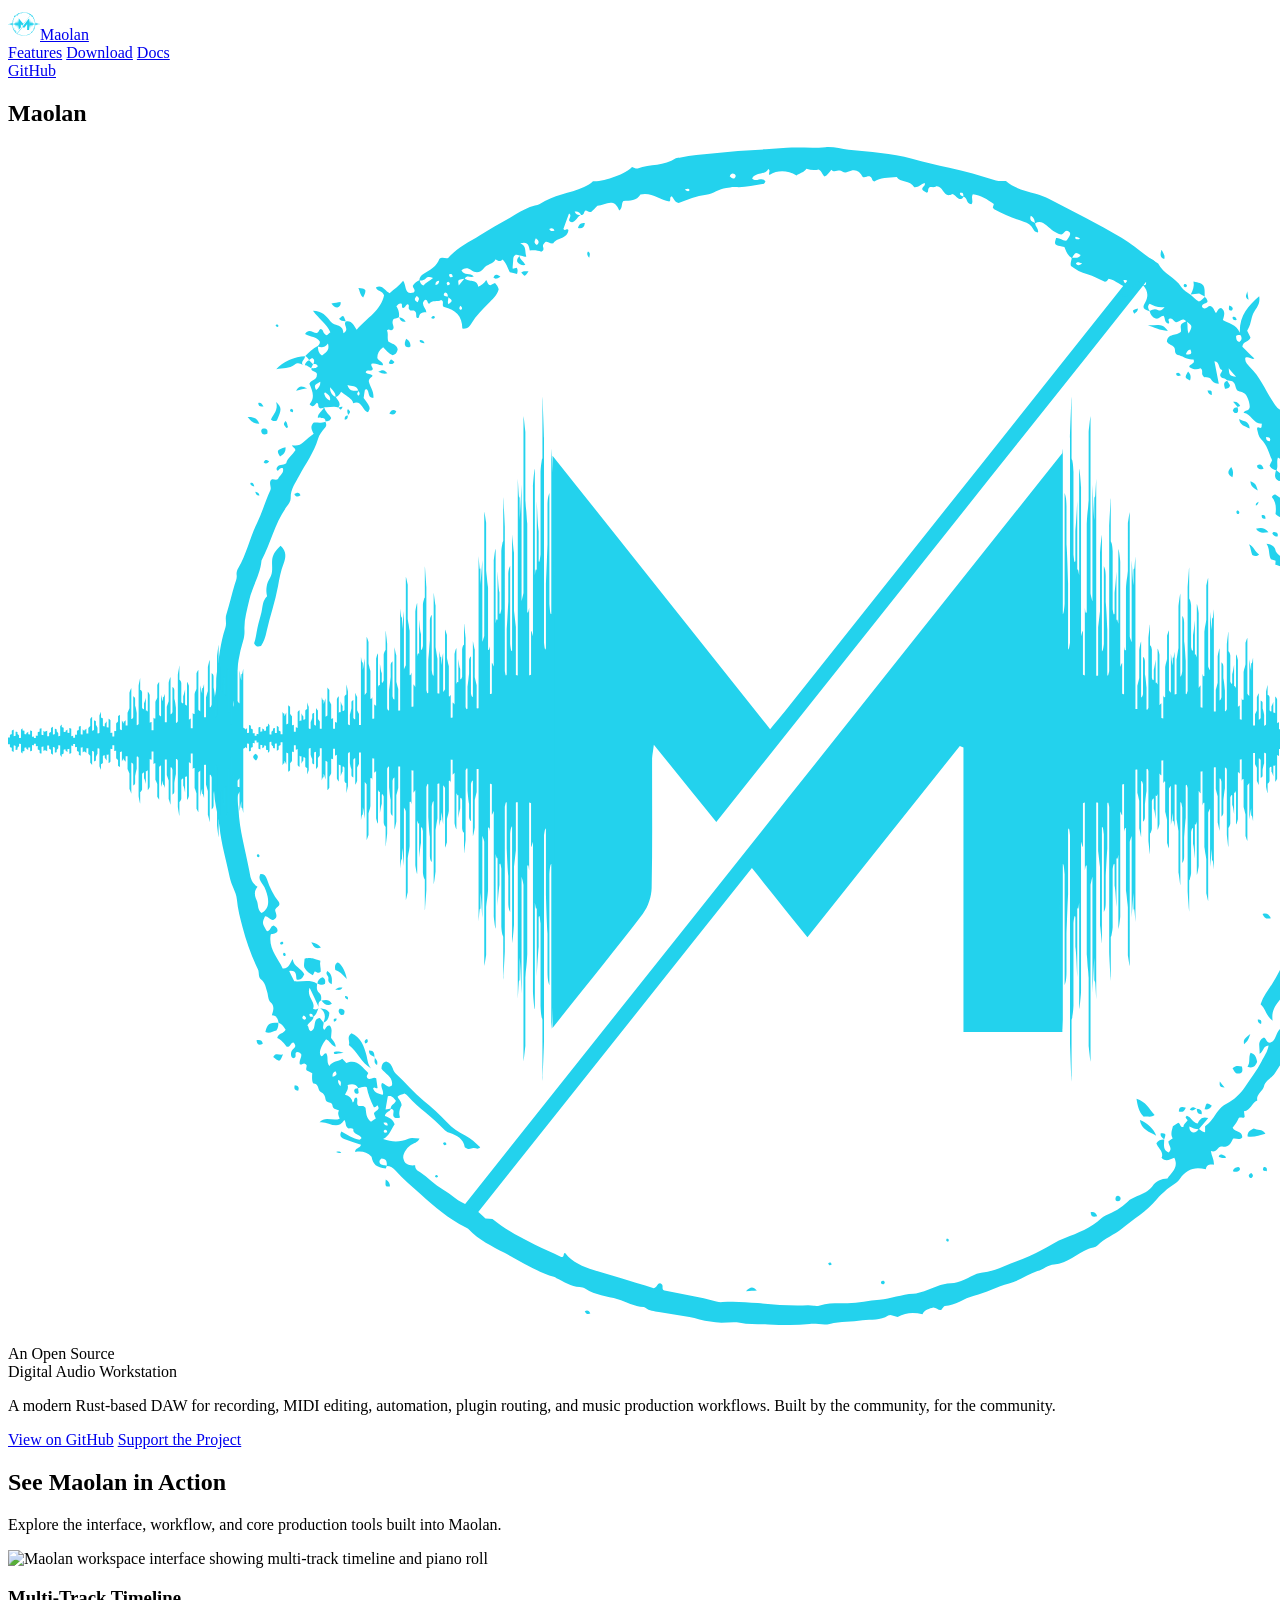
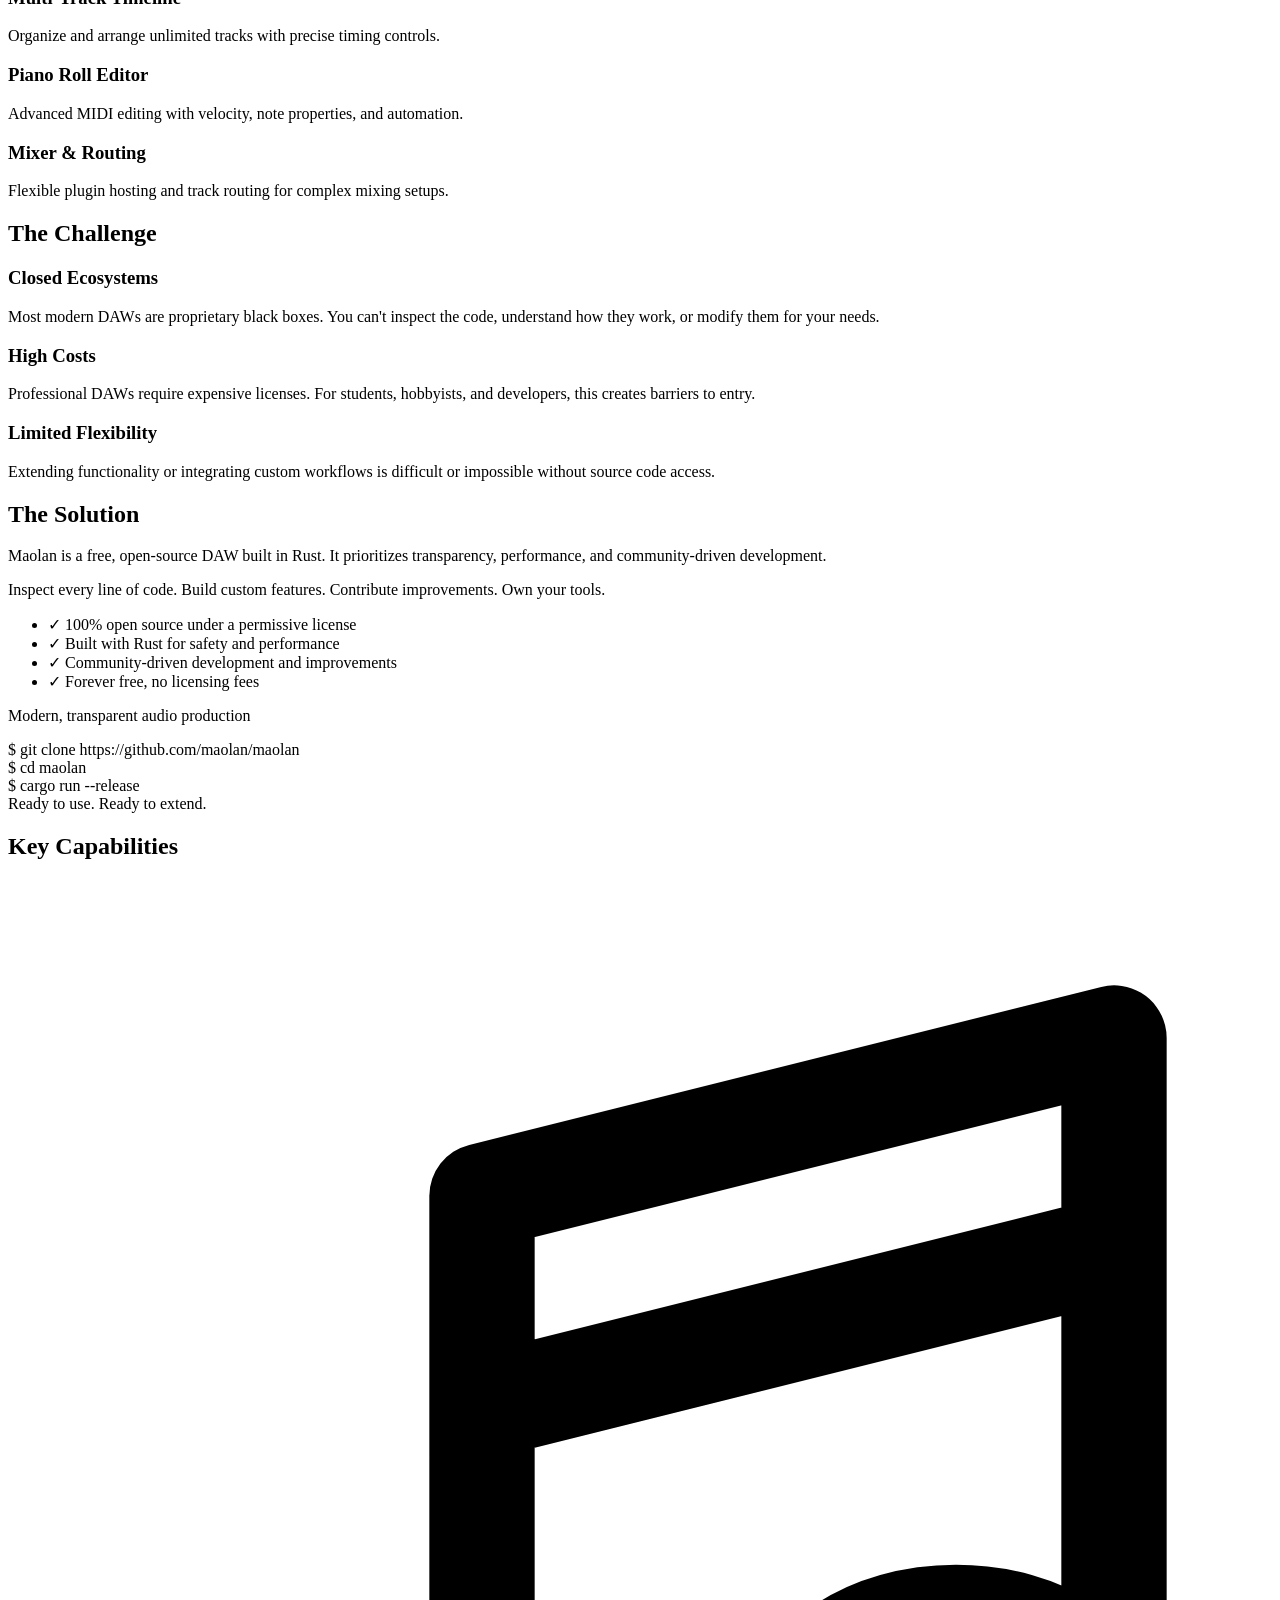
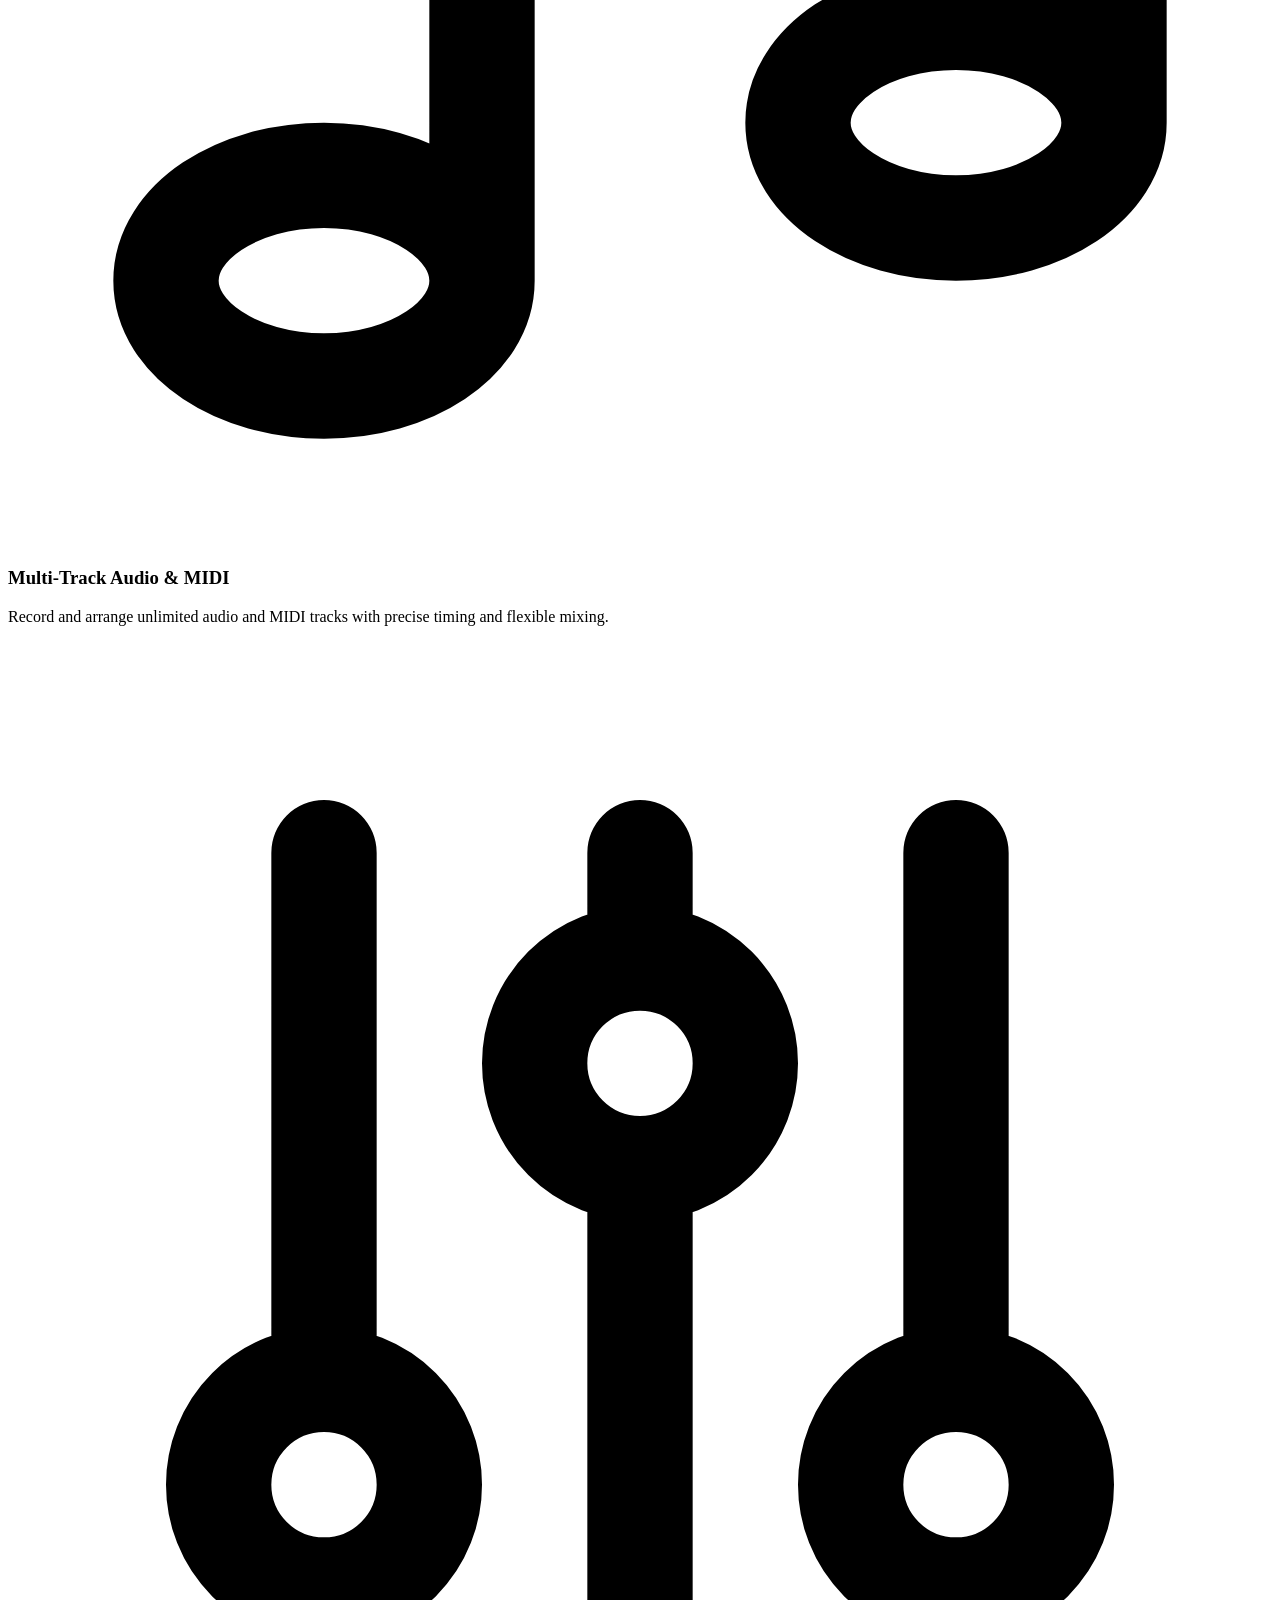
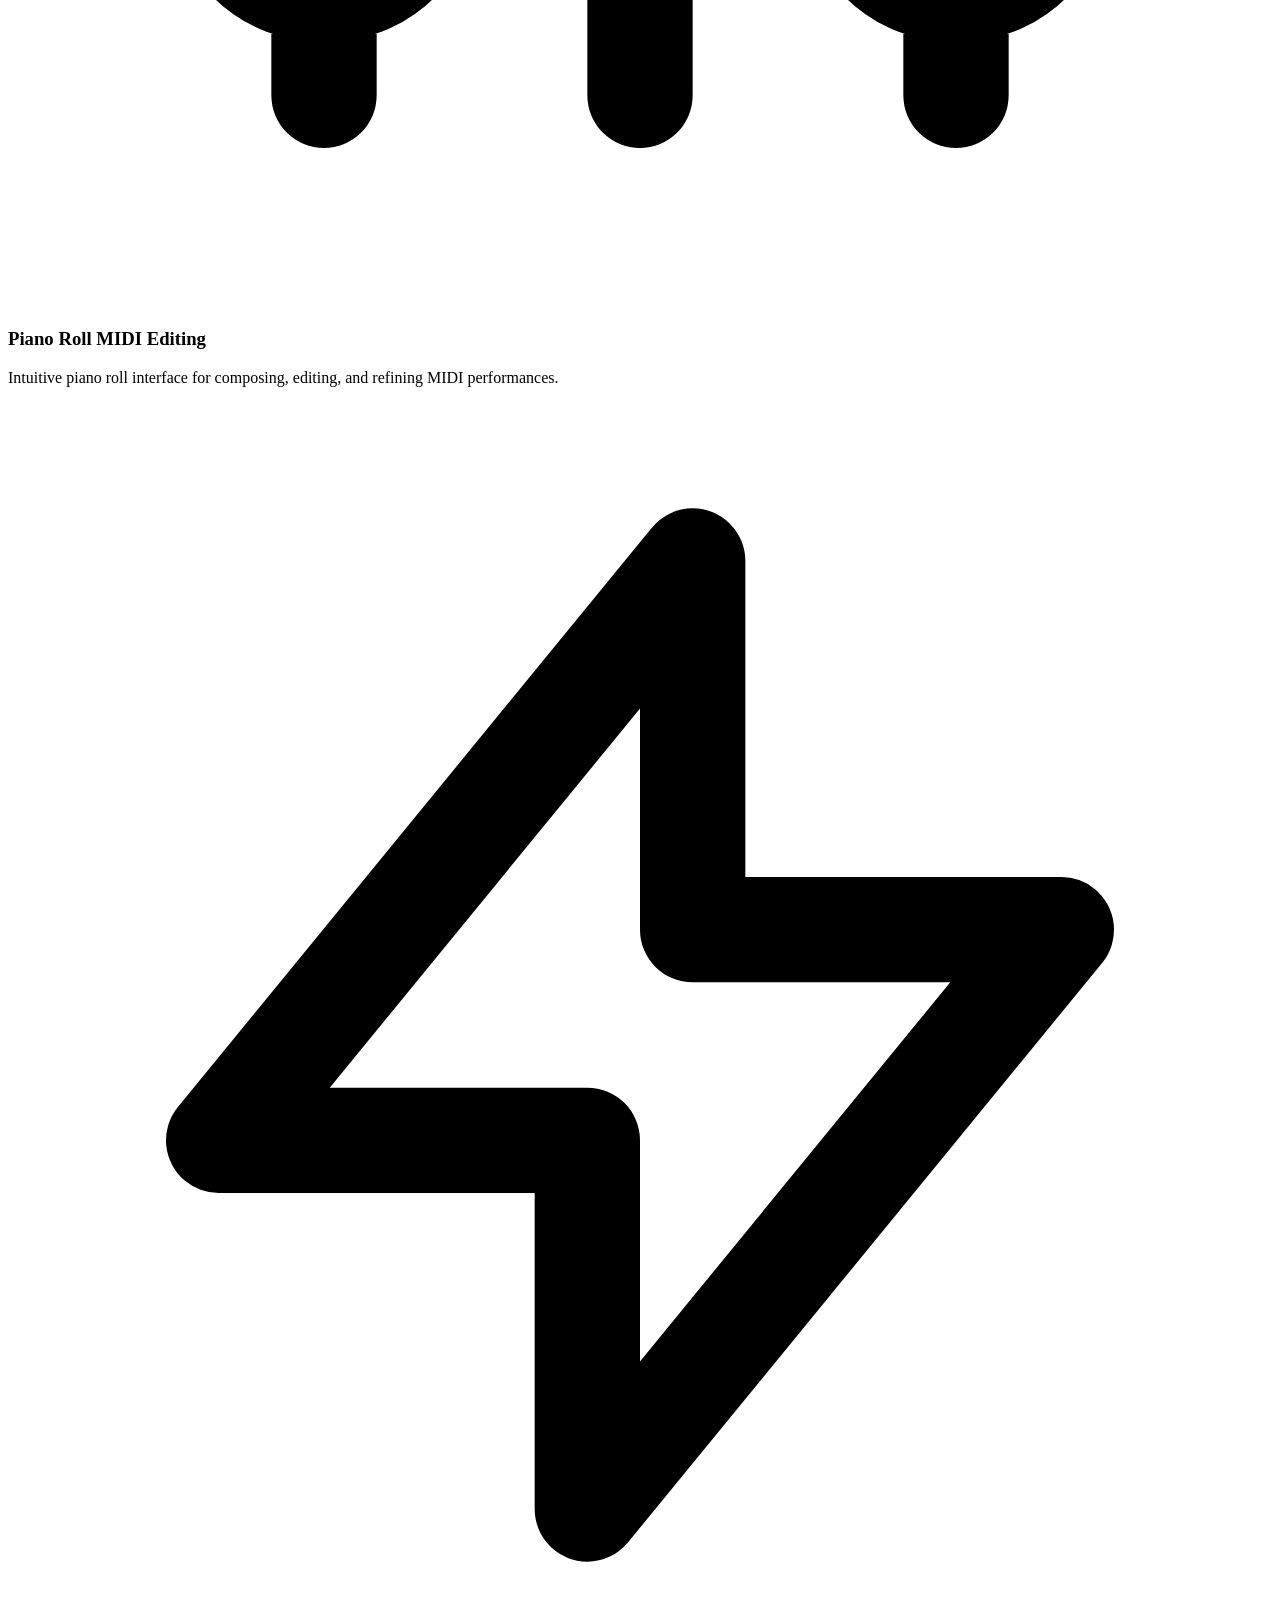
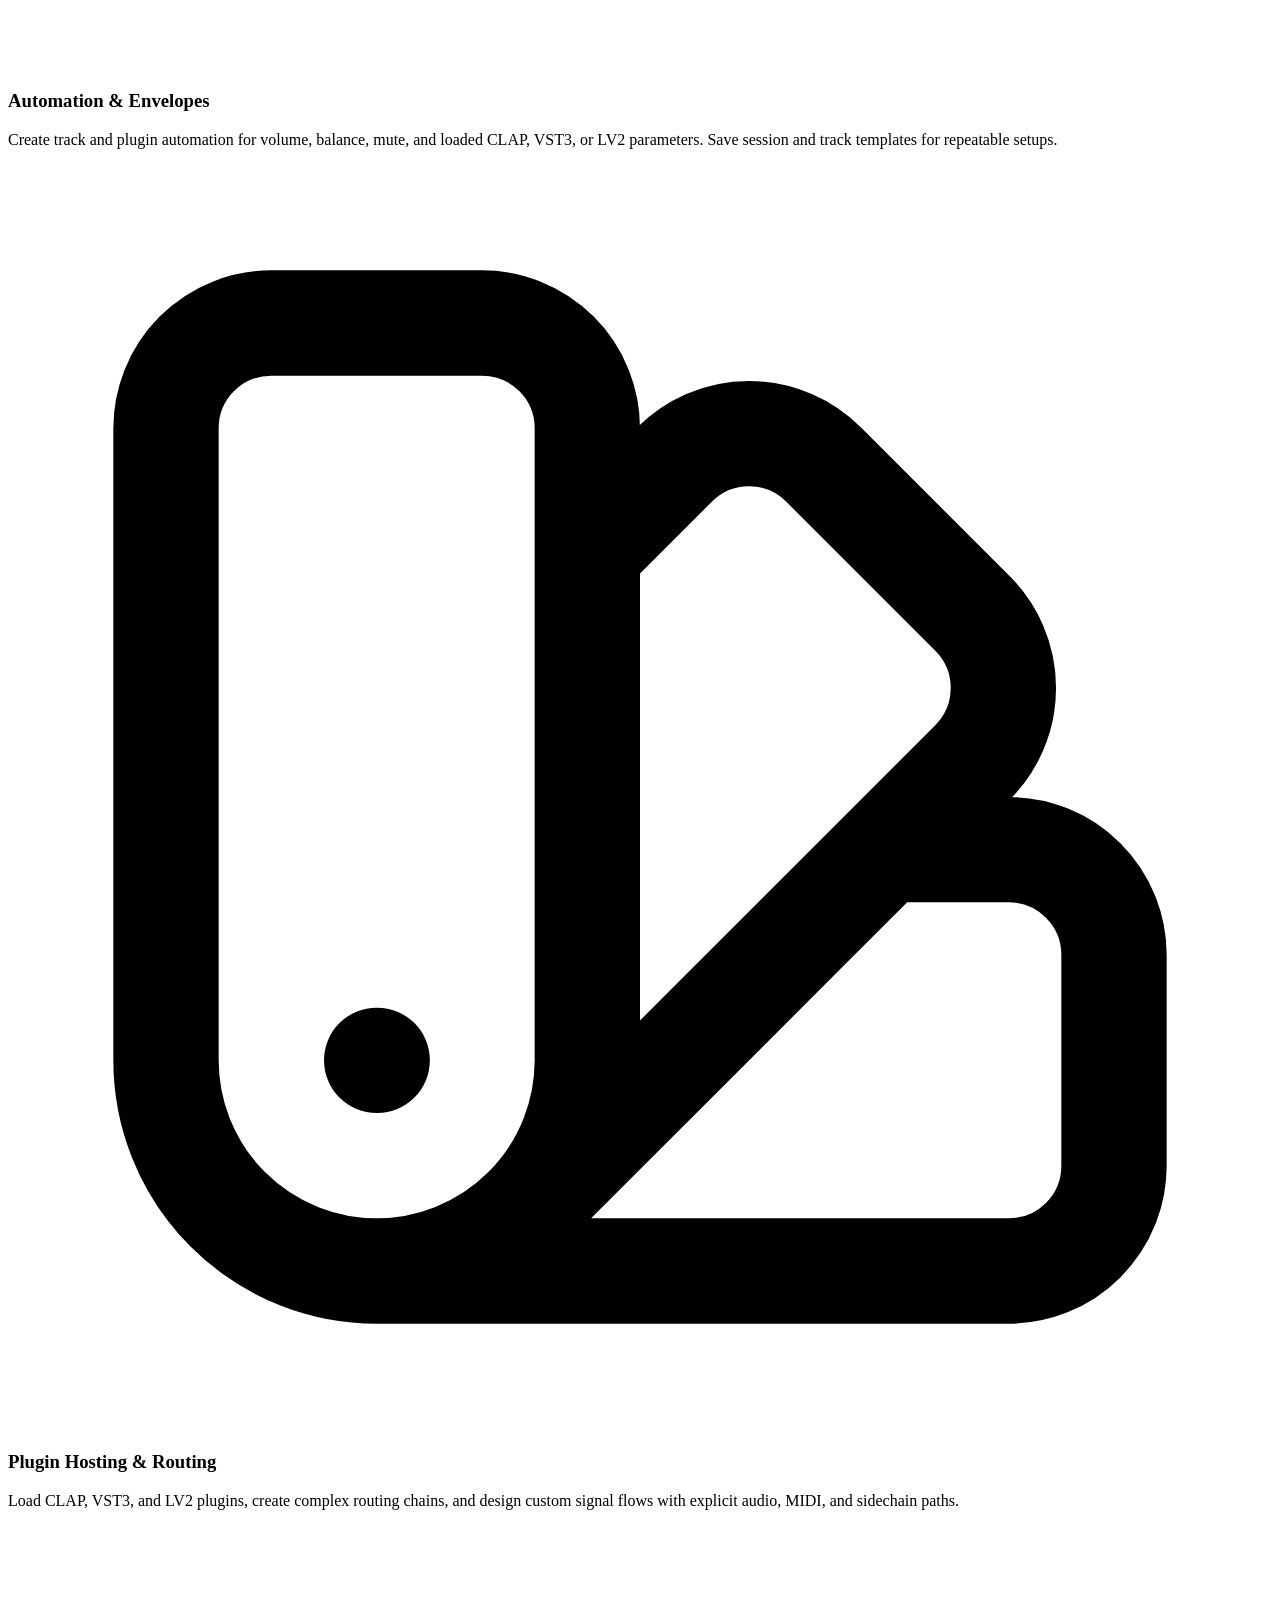
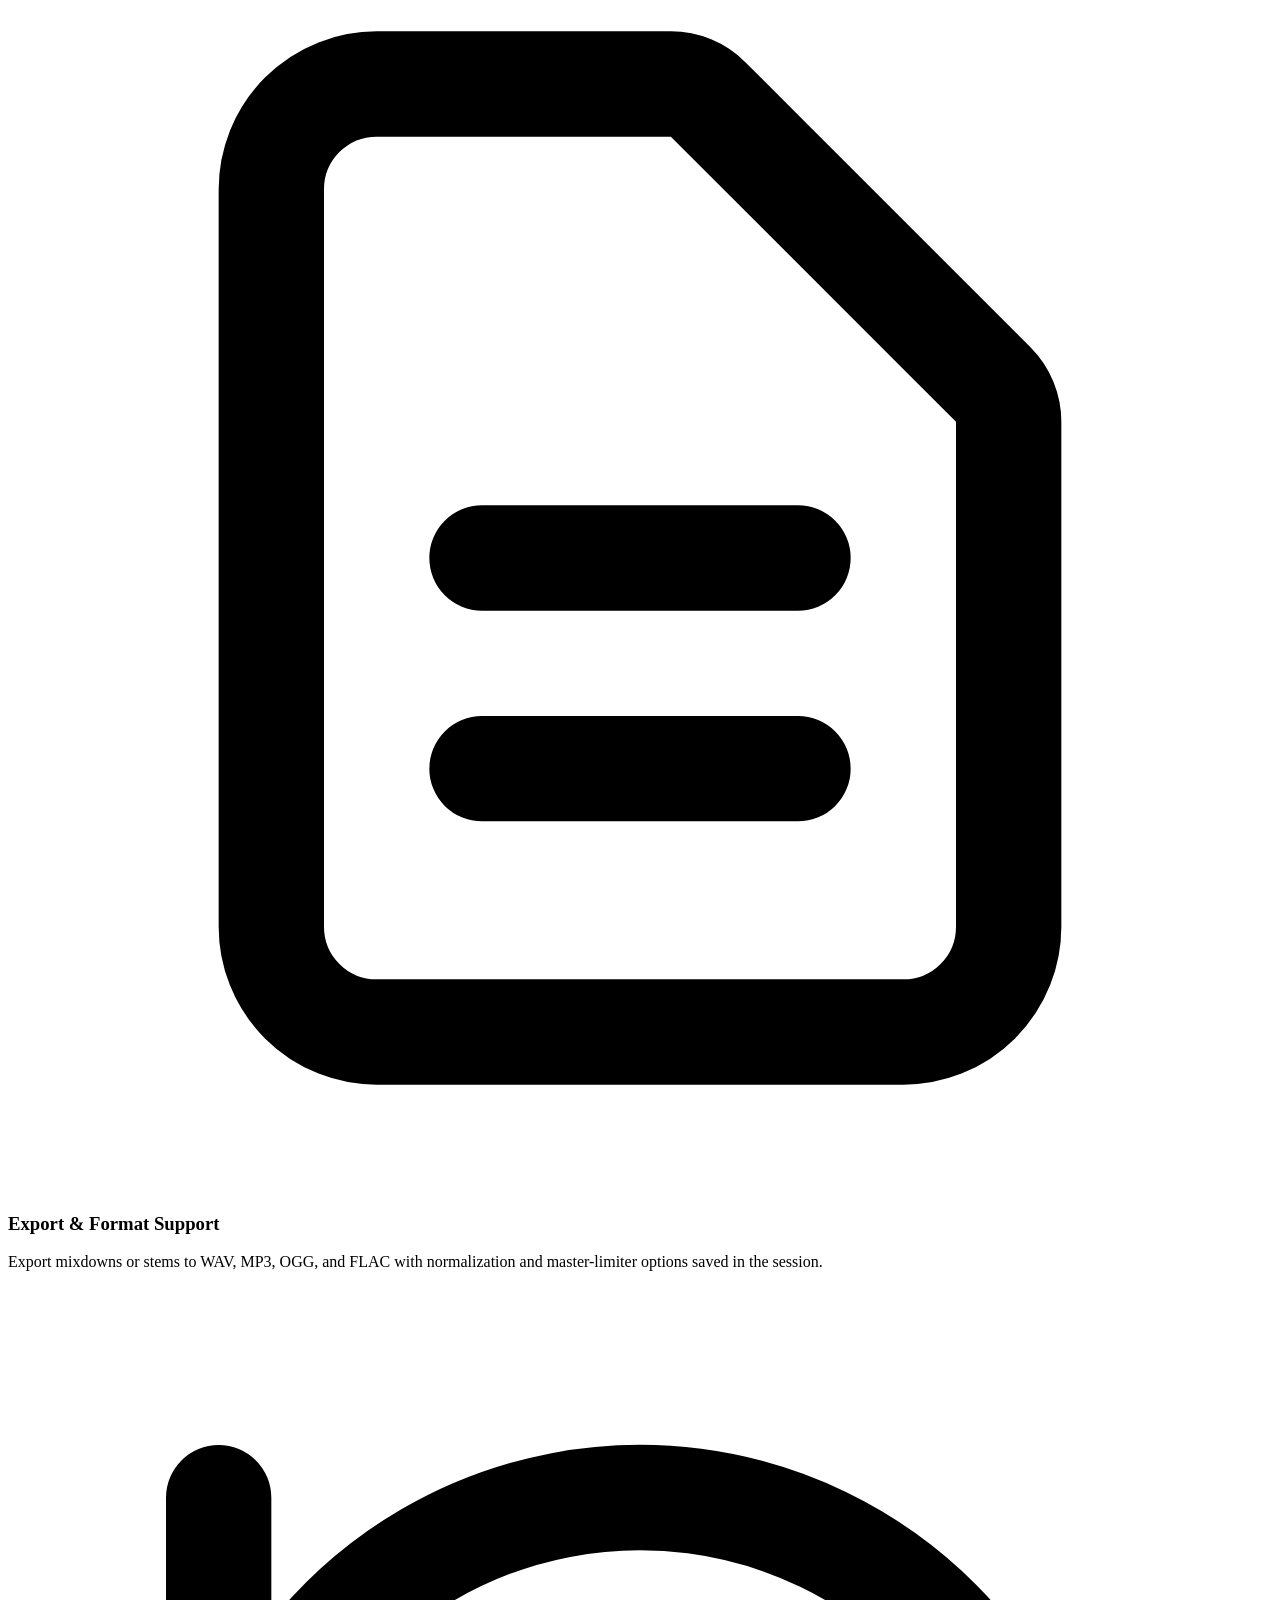
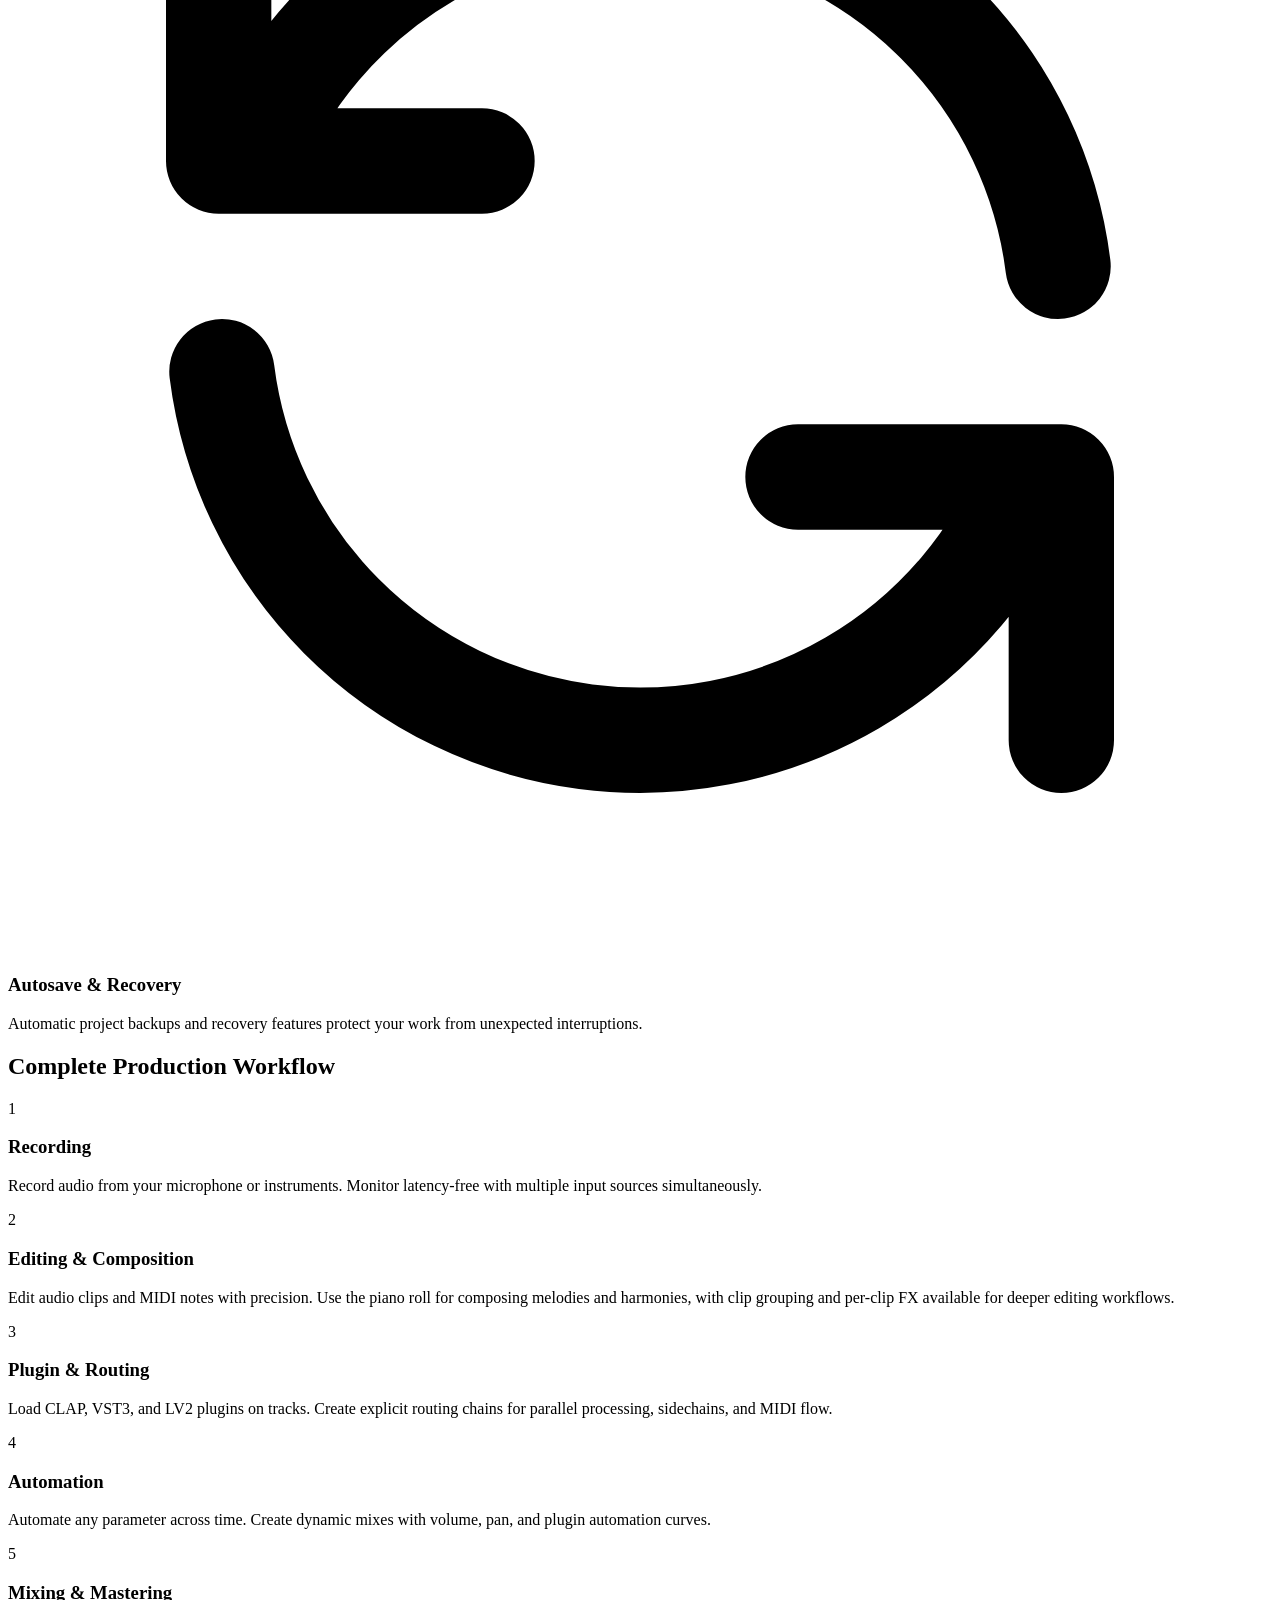
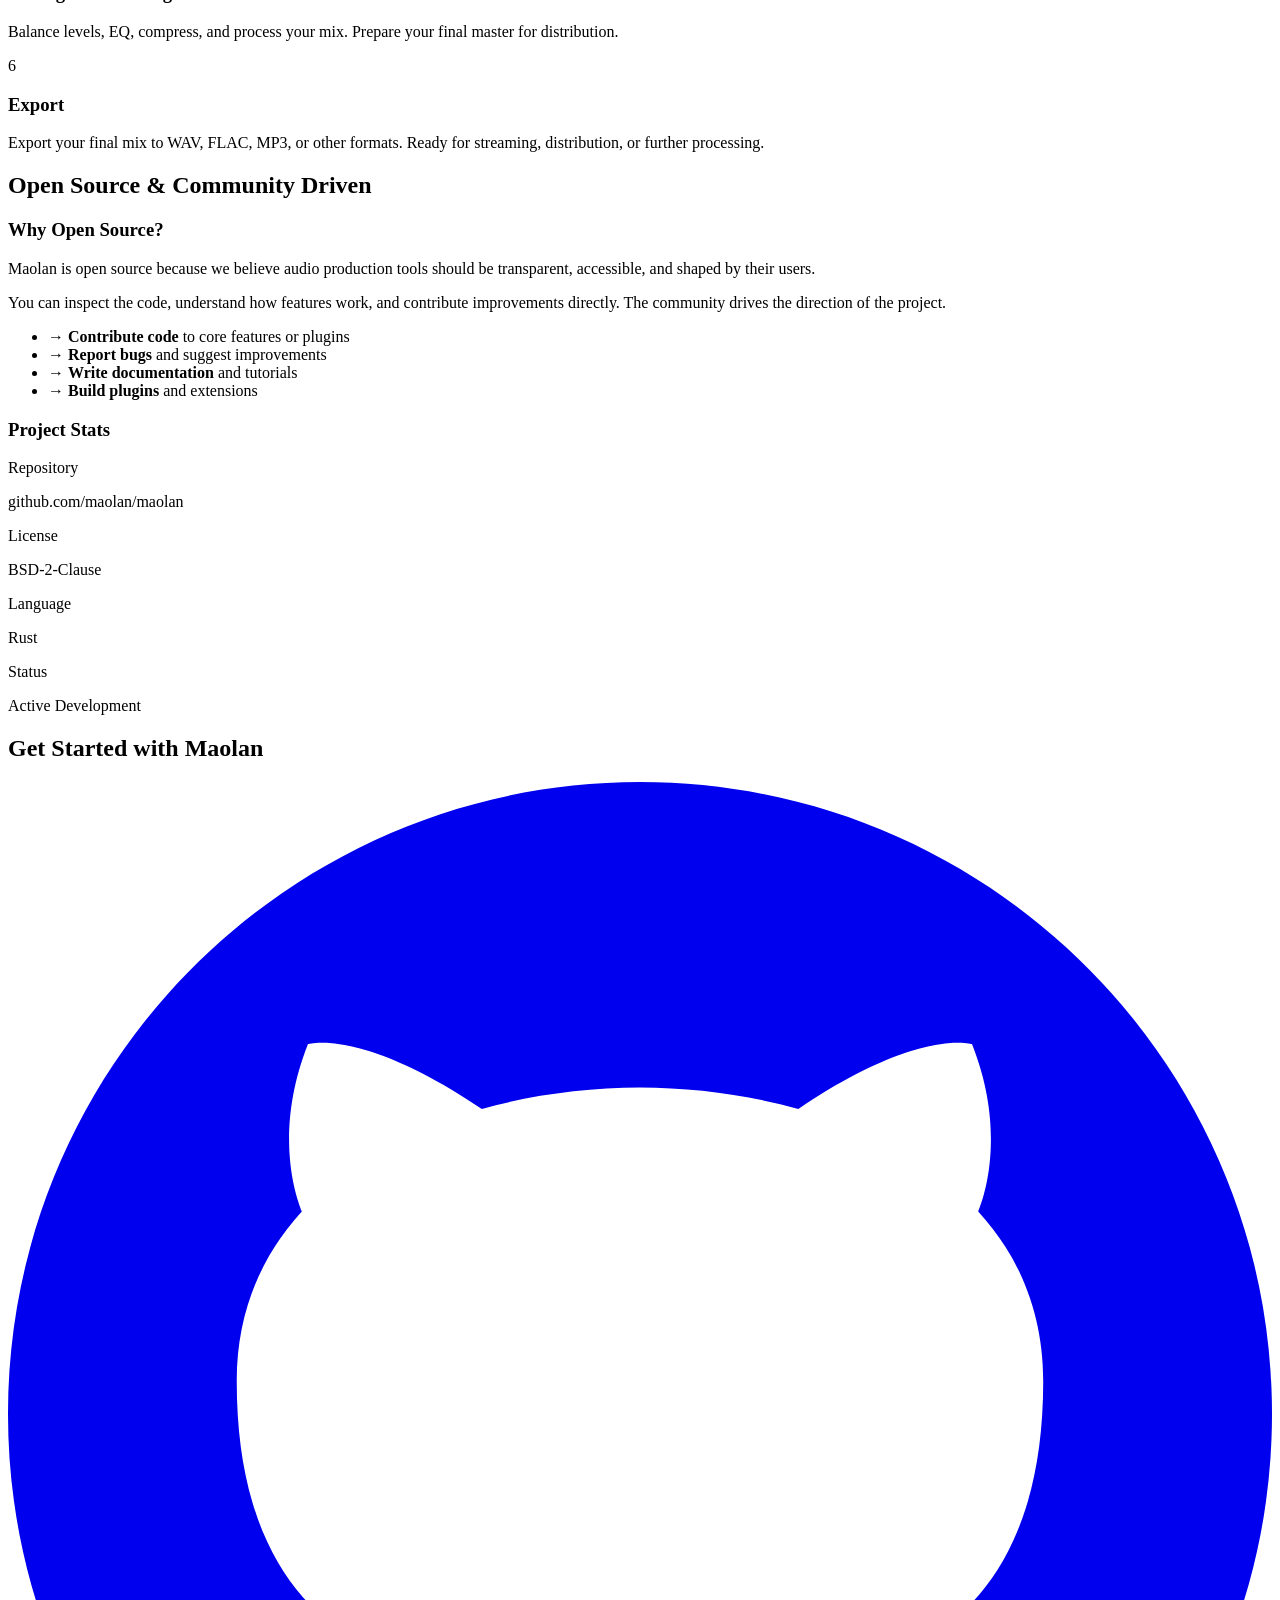
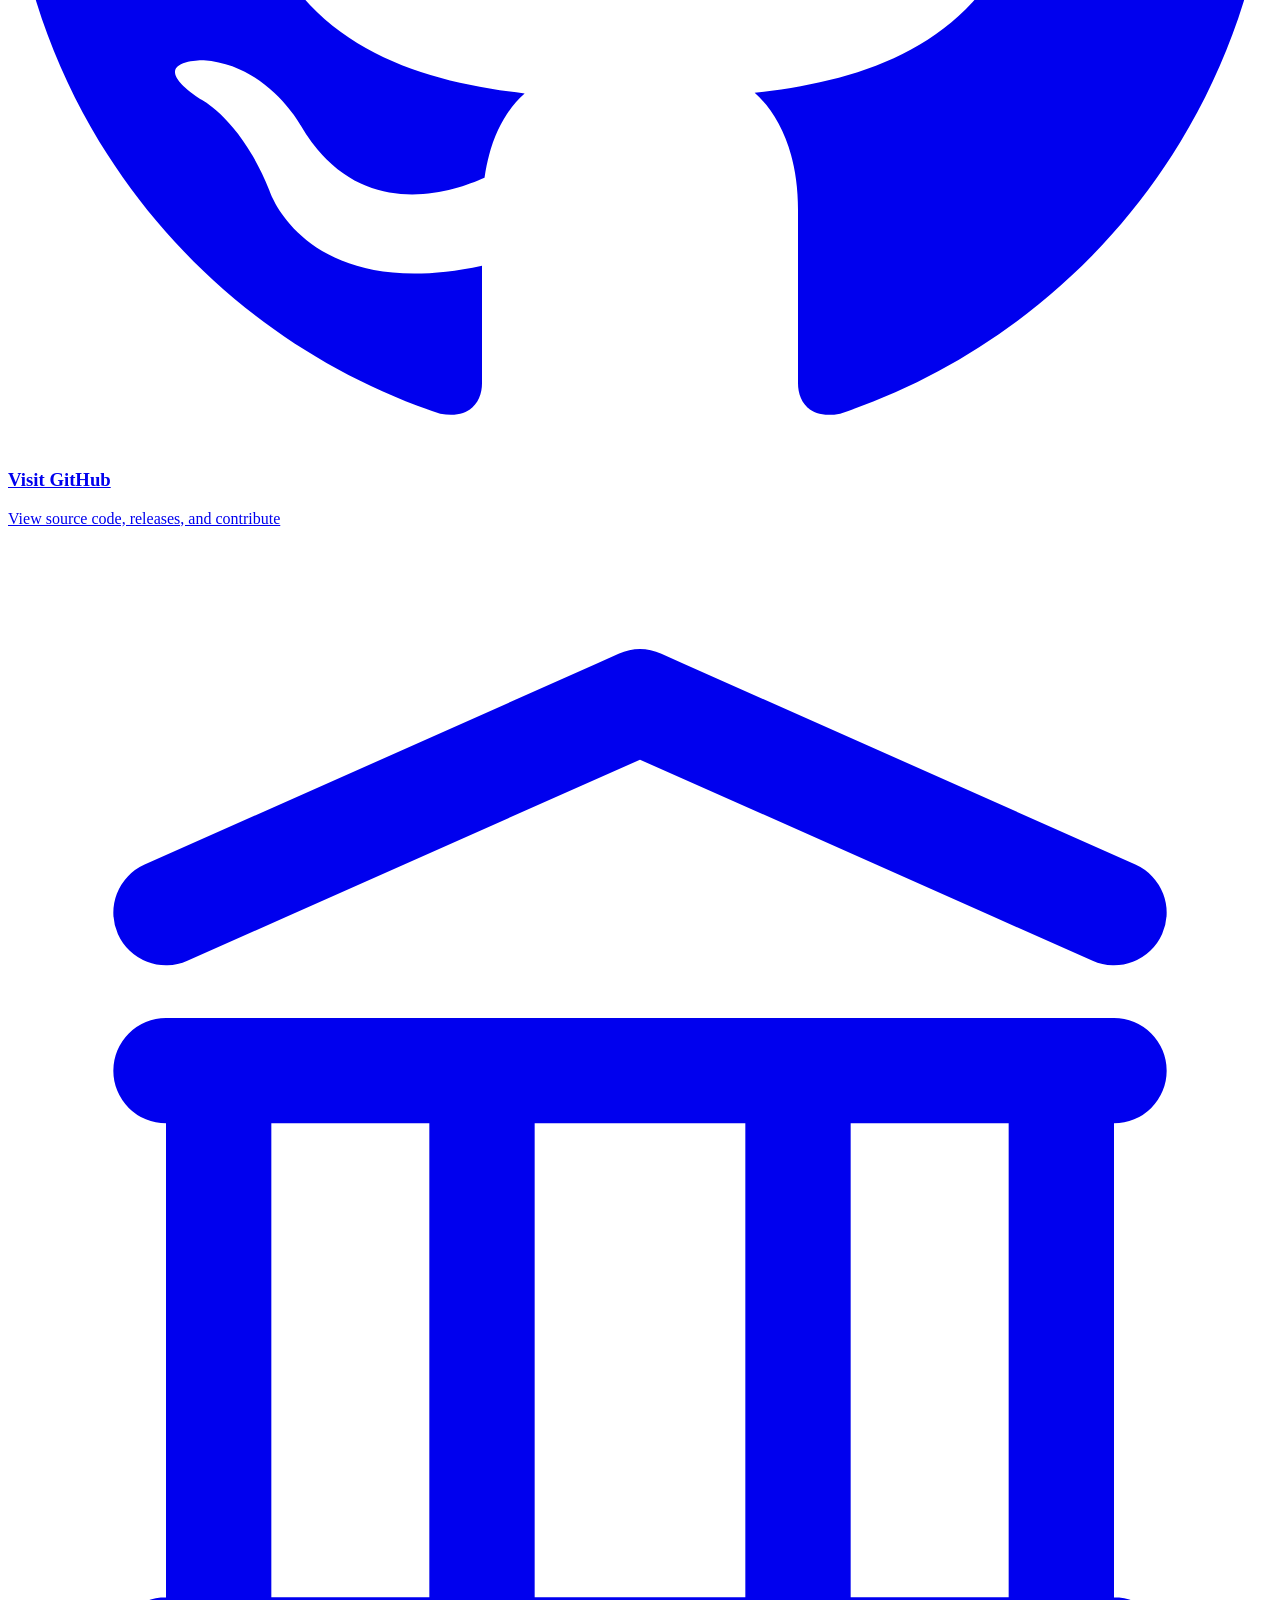
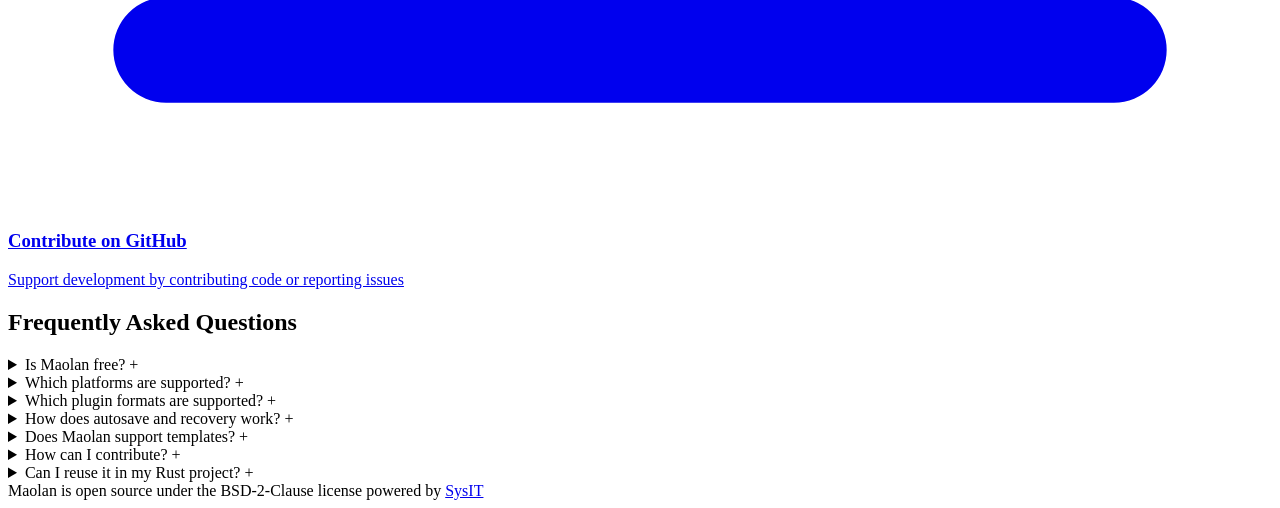
==== index.html @ 10303eae "Add editor" ====
<!DOCTYPE html>
<html lang="en">
<head>
<meta charset="utf-8">
<meta name="viewport" content="width=device-width,initial-scale=1">
<title>Maolan - Maolan is a modern, open-source Digital Audio Workstation (DAW) built in Rust. Designed for performance, transparency, and community-driven music production workflows.</title>
<link rel="canonical" href="https://maolan.rs/">
<link rel="shortcut icon" href="/favicon.ico">
<meta name="robots" content="index, follow">
<meta name="author" content="Maolan">
<meta name="description" content="A modern Rust-based DAW for recording, MIDI editing, automation, and music production. Open source, transparent, and community-driven.">
<link rel="stylesheet" href="/css/main.css">
<meta name="twitter:card" content="summary">
<meta name="twitter:title" content="Maolan">
<meta name="twitter:description" content="A modern Rust-based DAW for recording, MIDI editing, automation, and music production. Open source, transparent, and community-driven.">
<meta property="og:url" content="https://maolan.rs/">
<meta property="og:site_name" content="Maolan">
<meta property="og:title" content="Maolan">
<meta property="og:description" content="A modern Rust-based DAW for recording, MIDI editing, automation, and music production. Open source, transparent, and community-driven.">
<meta property="og:locale" content="en">
<meta property="og:type" content="website">
</head>
<body>
<nav class="site-nav"><div class="site-nav-inner">
<a class="site-brand" href="/"><img fetchpriority="high" src="/img/logo.svg" alt="Maolan logo: Open Source Digital Audio Workstation" width="32" height="32"><span>Maolan</span></a><div class="site-menu">
<a href="/features/">Features</a>
<a href="/download/">Download</a>
<a href="https://doc.maolan.rs" target="_blank" rel="noreferrer noopener">Docs</a>
</div>
<a class="site-nav-link" href="https://github.com/maolan" target="_blank" rel="noreferrer noopener">GitHub</a>
</div></nav><main class="app-container"><section class="pt-12 pb-20 px-6 gradient-dark relative overflow-hidden"><div class="absolute top-0 right-0 w-96 h-96 rounded-full bg-blue-500/10 blur-3xl"></div>
<div class="absolute bottom-0 left-0 w-96 h-96 rounded-full bg-cyan-500/10 blur-3xl"></div>
<div class="max-w-4xl mx-auto text-center relative z-10">
<h1 class="section-title mb-6 text-white">Maolan</h1>
<img src="/img/logo.svg" alt="Maolan logo: a modern Rust-based DAW" class="logo mb-8 w-48 h-auto"><p class="section-title mb-6 text-cyan-400">An Open Source<br>Digital Audio Workstation</p>
<p class="text-xl text-slate-300 mb-12 max-w-2xl mx-auto leading-relaxed">A modern Rust-based DAW for recording, MIDI editing, automation,
plugin routing, and music production workflows. Built by the
community, for the community.</p>
<div class="flex flex-col sm:flex-row gap-4 justify-center">
<a href="https://github.com/maolan" target="_blank" class="btn-primary px-8 py-3 rounded-lg inline-block">View on GitHub</a>
<a href="https://paypal.me/kurbloid" target="_blank" class="btn-secondary px-8 py-3 rounded-lg inline-block">Support the Project</a>
</div>
</div></section><section class="py-20 px-6 bg-maolan-darker border-t border-gray-800"><div class="max-w-6xl mx-auto">
<div class="text-center mb-12">
<h2 class="text-4xl font-bold mb-4">See Maolan in Action</h2>
<p class="text-gray-400 text-lg max-w-2xl mx-auto">Explore the interface, workflow, and core production tools built
into Maolan.</p>
</div>
<div class="rounded-lg overflow-hidden border border-gray-800 shadow-2xl"><img src="/img/workspace.gif" alt="Maolan workspace interface showing multi-track timeline and piano roll" width="1373" height="848" loading="lazy" class="w-full h-auto"></div>
<div class="grid grid-cols-1 md:grid-cols-3 gap-6 mt-12">
<div class="text-center">
<h3 class="font-semibold mb-2 text-xl text-cyan-400">Multi-Track Timeline</h3>
<p class="text-gray-400 text-lg">Organize and arrange unlimited tracks with precise timing
controls.</p>
</div>
<div class="text-center">
<h3 class="font-semibold mb-2 text-xl text-cyan-400">Piano Roll Editor</h3>
<p class="text-gray-400 text-lg">Advanced MIDI editing with velocity, note properties, and
automation.</p>
</div>
<div class="text-center">
<h3 class="font-semibold mb-2 text-xl text-cyan-400">Mixer &amp; Routing</h3>
<p class="text-gray-400 text-lg">Flexible plugin hosting and track routing for complex mixing
setups.</p>
</div>
</div>
</div></section><section class="py-20 px-6 bg-slate-900"><div class="max-w-4xl mx-auto">
<h2 class="text-center section-title mb-12 text-white">The Challenge</h2>
<div class="grid md:grid-cols-3 gap-8">
<div>
<h3 class="text-lg font-semibold mb-3 text-cyan-400">Closed Ecosystems</h3>
<p class="text-slate-400">Most modern DAWs are proprietary black boxes. You can't inspect
the code, understand how they work, or modify them for your needs.</p>
</div>
<div>
<h3 class="text-lg font-semibold mb-3 text-cyan-400">High Costs</h3>
<p class="text-slate-400">Professional DAWs require expensive licenses. For students,
hobbyists, and developers, this creates barriers to entry.</p>
</div>
<div>
<h3 class="text-lg font-semibold mb-3 text-cyan-400">Limited Flexibility</h3>
<p class="text-slate-400">Extending functionality or integrating custom workflows is
difficult or impossible without source code access.</p>
</div>
</div>
</div></section><section class="py-20 px-6 bg-slate-950"><div class="max-w-4xl mx-auto">
<h2 class="text-center section-title mb-12 text-white">The Solution</h2>
<div class="grid md:grid-cols-2 gap-12 items-center">
<div>
<p class="text-lg text-slate-300 mb-6 leading-relaxed">Maolan is a free, open-source DAW built in Rust. It prioritizes
transparency, performance, and community-driven development.</p>
<p class="text-lg text-slate-300 mb-6 leading-relaxed">Inspect every line of code. Build custom features. Contribute
improvements. Own your tools.</p>
<ul class="space-y-3">
<li class="flex-auto items-start space-x-3">
<span class="text-cyan-400 font-bold mt-1">✓</span>
<span class="text-slate-300">100% open source under a permissive license</span>
</li>
<li class="flex-auto items-start space-x-3">
<span class="text-cyan-400 font-bold mt-1">✓</span>
<span class="text-slate-300">Built with Rust for safety and performance</span>
</li>
<li class="flex-auto items-start space-x-3">
<span class="text-cyan-400 font-bold mt-1">✓</span>
<span class="text-slate-300">Community-driven development and improvements</span>
</li>
<li class="flex-auto items-start space-x-3">
<span class="text-cyan-400 font-bold mt-1">✓</span>
<span class="text-slate-300">Forever free, no licensing fees</span>
</li>
</ul>
</div>
<div class="bg-slate-800/50 rounded-lg p-8 border border-slate-700">
<p class="text-sm text-slate-400 mb-4">Modern, transparent audio production</p>
<div class="space-y-2 font-mono text-sm">
<div class="text-slate-500">$
<span class="text-slate-300">git clone https://github.com/maolan/maolan</span>
</div>
<div class="text-slate-500">$ <span class="text-slate-300">cd maolan</span>
</div>
<div class="text-slate-500">$ <span class="text-slate-300">cargo run --release</span>
</div>
<div class="text-cyan-400 mt-4">Ready to use. Ready to extend.</div>
</div>
</div>
</div>
</div></section><section id="features" class="py-20 px-6 bg-slate-900"><div class="max-w-6xl mx-auto">
<h2 class="text-center section-title mb-12 text-white">Key Capabilities</h2>
<div class="grid md:grid-cols-2 lg:grid-cols-3 gap-6">
<div class="feature-card rounded-lg p-6">
<div class="w-12 h-12 rounded-lg bg-cyan-500/20 flex items-center justify-center mb-4"><svg class="w-6 h-6 text-cyan-400" fill="none" stroke="currentcolor" viewbox="0 0 24 24"><path stroke-linecap="round" stroke-linejoin="round" stroke-width="2" d="M9 19V6l12-3v13M9 19c0 1.105-1.343 2-3 2s-3-.895-3-2 1.343-2 3-2 3 .895 3 2zm12-3c0 1.105-1.343 2-3 2s-3-.895-3-2 1.343-2 3-2 3 .895 3 2zM9 10l12-3"></path></svg></div>
<h3 class="text-lg font-semibold mb-2 text-white">Multi-Track Audio &amp; MIDI</h3>
<p class="text-slate-400">Record and arrange unlimited audio and MIDI tracks with precise
timing and flexible mixing.</p>
</div>
<div class="feature-card rounded-lg p-6">
<div class="w-12 h-12 rounded-lg bg-cyan-500/20 flex items-center justify-center mb-4"><svg class="w-6 h-6 text-cyan-400" fill="none" stroke="currentcolor" viewbox="0 0 24 24"><path stroke-linecap="round" stroke-linejoin="round" stroke-width="2" d="M12 6V4m0 2a2 2 0 100 4m0-4a2 2 0 110 4m-6 8a2 2 0 100-4m0 4a2 2 0 110-4m0 4v2m0-6V4m6 6v10m6-2a2 2 0 100-4m0 4a2 2 0 110-4m0 4v2m0-6V4"></path></svg></div>
<h3 class="text-lg font-semibold mb-2 text-white">Piano Roll MIDI Editing</h3>
<p class="text-slate-400">Intuitive piano roll interface for composing, editing, and
refining MIDI performances.</p>
</div>
<div class="feature-card rounded-lg p-6">
<div class="w-12 h-12 rounded-lg bg-cyan-500/20 flex items-center justify-center mb-4"><svg class="w-6 h-6 text-cyan-400" fill="none" stroke="currentcolor" viewbox="0 0 24 24"><path stroke-linecap="round" stroke-linejoin="round" stroke-width="2" d="M13 10V3L4 14h7v7l9-11h-7z"></path></svg></div>
<h3 class="text-lg font-semibold mb-2 text-white">Automation &amp; Envelopes</h3>
<p class="text-slate-400">Create track and plugin automation for volume, balance, mute, and
loaded CLAP, VST3, or LV2 parameters. Save session and track
templates for repeatable setups.</p>
</div>
<div class="feature-card rounded-lg p-6">
<div class="w-12 h-12 rounded-lg bg-cyan-500/20 flex items-center justify-center mb-4"><svg class="w-6 h-6 text-cyan-400" fill="none" stroke="currentcolor" viewbox="0 0 24 24"><path stroke-linecap="round" stroke-linejoin="round" stroke-width="2" d="M7 21a4 4 0 01-4-4V5a2 2 0 012-2h4a2 2 0 012 2v12a4 4 0 01-4 4zm0 0h12a2 2 0 002-2v-4a2 2 0 00-2-2h-2.343M11 7.343l1.657-1.657a2 2 0 012.828.0l2.829 2.829a2 2 0 010 2.828l-8.486 8.485M7 17h.01"></path></svg></div>
<h3 class="text-lg font-semibold mb-2 text-white">Plugin Hosting &amp; Routing</h3>
<p class="text-slate-400">Load CLAP, VST3, and LV2 plugins, create complex routing chains,
and design custom signal flows with explicit audio, MIDI, and
sidechain paths.</p>
</div>
<div class="feature-card rounded-lg p-6">
<div class="w-12 h-12 rounded-lg bg-cyan-500/20 flex items-center justify-center mb-4"><svg class="w-6 h-6 text-cyan-400" fill="none" stroke="currentcolor" viewbox="0 0 24 24"><path stroke-linecap="round" stroke-linejoin="round" stroke-width="2" d="M9 12h6m-6 4h6m2 5H7a2 2 0 01-2-2V5a2 2 0 012-2h5.586a1 1 0 01.707.293l5.414 5.414a1 1 0 01.293.707V19a2 2 0 01-2 2z"></path></svg></div>
<h3 class="text-lg font-semibold mb-2 text-white">Export &amp; Format Support</h3>
<p class="text-slate-400">Export mixdowns or stems to WAV, MP3, OGG, and FLAC with
normalization and master-limiter options saved in the session.</p>
</div>
<div class="feature-card rounded-lg p-6">
<div class="w-12 h-12 rounded-lg bg-cyan-500/20 flex items-center justify-center mb-4"><svg class="w-6 h-6 text-cyan-400" fill="none" stroke="currentcolor" viewbox="0 0 24 24"><path stroke-linecap="round" stroke-linejoin="round" stroke-width="2" d="M4 4v5h.582m15.356 2A8.001 8.001.0 004.582 9m0 0H9m11 11v-5h-.581m0 0A8.003 8.003.0 014.062 13m15.357 2H15"></path></svg></div>
<h3 class="text-lg font-semibold mb-2 text-white">Autosave &amp; Recovery</h3>
<p class="text-slate-400">Automatic project backups and recovery features protect your work
from unexpected interruptions.</p>
</div>
</div>
</div></section><section id="workflow" class="py-20 px-6 bg-slate-950"><div class="max-w-4xl mx-auto">
<h2 class="text-center section-title mb-12 text-white">Complete Production Workflow</h2>
<div class="space-y-6">
<div class="flex gap-6">
<div class="flex-shrink-0"><div class="flex items-center justify-center h-12 w-12 rounded-lg bg-cyan-500/20"><span class="text-cyan-400 font-bold">1</span></div></div>
<div>
<h3 class="text-lg font-semibold mb-2 text-white">Recording</h3>
<p class="text-slate-400">Record audio from your microphone or instruments. Monitor
latency-free with multiple input sources simultaneously.</p>
</div>
</div>
<div class="flex gap-6">
<div class="flex-shrink-0"><div class="flex items-center justify-center h-12 w-12 rounded-lg bg-cyan-500/20"><span class="text-cyan-400 font-bold">2</span></div></div>
<div>
<h3 class="text-lg font-semibold mb-2 text-white">Editing &amp; Composition</h3>
<p class="text-slate-400">Edit audio clips and MIDI notes with precision. Use the piano
roll for composing melodies and harmonies, with clip grouping
and per-clip FX available for deeper editing workflows.</p>
</div>
</div>
<div class="flex gap-6">
<div class="flex-shrink-0"><div class="flex items-center justify-center h-12 w-12 rounded-lg bg-cyan-500/20"><span class="text-cyan-400 font-bold">3</span></div></div>
<div>
<h3 class="text-lg font-semibold mb-2 text-white">Plugin &amp; Routing</h3>
<p class="text-slate-400">Load CLAP, VST3, and LV2 plugins on tracks. Create explicit
routing chains for parallel processing, sidechains, and MIDI
flow.</p>
</div>
</div>
<div class="flex gap-6">
<div class="flex-shrink-0"><div class="flex items-center justify-center h-12 w-12 rounded-lg bg-cyan-500/20"><span class="text-cyan-400 font-bold">4</span></div></div>
<div>
<h3 class="text-lg font-semibold mb-2 text-white">Automation</h3>
<p class="text-slate-400">Automate any parameter across time. Create dynamic mixes with
volume, pan, and plugin automation curves.</p>
</div>
</div>
<div class="flex gap-6">
<div class="flex-shrink-0"><div class="flex items-center justify-center h-12 w-12 rounded-lg bg-cyan-500/20"><span class="text-cyan-400 font-bold">5</span></div></div>
<div>
<h3 class="text-lg font-semibold mb-2 text-white">Mixing &amp; Mastering</h3>
<p class="text-slate-400">Balance levels, EQ, compress, and process your mix. Prepare your
final master for distribution.</p>
</div>
</div>
<div class="flex gap-6">
<div class="flex-shrink-0"><div class="flex items-center justify-center h-12 w-12 rounded-lg bg-cyan-500/20"><span class="text-cyan-400 font-bold">6</span></div></div>
<div>
<h3 class="text-lg font-semibold mb-2 text-white">Export</h3>
<p class="text-slate-400">Export your final mix to WAV, FLAC, MP3, or other formats. Ready
for streaming, distribution, or further processing.</p>
</div>
</div>
</div>
</div></section><section id="open-source" class="py-20 px-6 bg-slate-900"><div class="max-w-4xl mx-auto">
<h2 class="text-center section-title mb-12 text-white">Open Source &amp; Community Driven</h2>
<div class="grid md:grid-cols-2 gap-12">
<div>
<h3 class="text-xl font-semibold mb-4 text-cyan-400">Why Open Source?</h3>
<p class="text-slate-300 mb-4 leading-relaxed">Maolan is open source because we believe audio production tools
should be transparent, accessible, and shaped by their users.</p>
<p class="text-slate-300 mb-4 leading-relaxed">You can inspect the code, understand how features work, and
contribute improvements directly. The community drives the
direction of the project.</p>
<ul class="space-y-3">
<li class="flex-auto items-start space-x-3">
<span class="text-cyan-400 font-bold mt-1">→</span>
<span class="text-slate-300"><strong>Contribute code</strong> to core features or
plugins</span>
</li>
<li class="flex-auto items-start space-x-3">
<span class="text-cyan-400 font-bold mt-1">→</span>
<span class="text-slate-300"><strong>Report bugs</strong> and suggest improvements</span>
</li>
<li class="flex-auto items-start space-x-3">
<span class="text-cyan-400 font-bold mt-1">→</span>
<span class="text-slate-300"><strong>Write documentation</strong> and tutorials</span>
</li>
<li class="flex-auto items-start space-x-3">
<span class="text-cyan-400 font-bold mt-1">→</span>
<span class="text-slate-300"><strong>Build plugins</strong> and extensions</span>
</li>
</ul>
</div>
<div class="bg-slate-800/50 rounded-lg p-8 border border-slate-700">
<h3 class="text-lg font-semibold mb-4 text-white">Project Stats</h3>
<div class="space-y-4">
<div>
<p class="text-sm text-slate-400 mb-1">Repository</p>
<p class="font-mono text-cyan-400">github.com/maolan/maolan</p>
</div>
<div>
<p class="text-sm text-slate-400 mb-1">License</p>
<p class="text-slate-300">BSD-2-Clause</p>
</div>
<div>
<p class="text-sm text-slate-400 mb-1">Language</p>
<p class="text-slate-300">Rust</p>
</div>
<div>
<p class="text-sm text-slate-400 mb-1">Status</p>
<p class="text-cyan-400 font-semibold">Active Development</p>
</div>
</div>
</div>
</div>
</div></section><section class="py-20 px-6 bg-slate-950"><div class="max-w-4xl mx-auto">
<h2 class="text-center section-title mb-12 text-white">Get Started with Maolan</h2>
<div class="grid md:grid-cols-2 gap-6">
<a href="https://github.com/maolan/maolan" target="_blank" class="feature-card rounded-lg p-8 flex flex-col items-center text-center group cursor-pointer"><div class="w-16 h-16 rounded-lg bg-cyan-500/20 flex items-center justify-center mb-4 group-hover:bg-cyan-500/30 transition"><svg class="w-8 h-8 text-cyan-400" fill="currentcolor" viewbox="0 0 24 24"><path d="M12 0C5.374.0.0 5.373.0 12c0 5.302 3.438 9.8 8.207 11.387.599.111.793-.261.793-.577v-2.234c-3.338.726-4.033-1.416-4.033-1.416-.546-1.387-1.333-1.756-1.333-1.756-1.089-.745.083-.729.083-.729 1.205.084 1.839 1.237 1.839 1.237 1.07 1.834 2.807 1.304 3.492.997.107-.775.418-1.305.762-1.604-2.665-.305-5.467-1.334-5.467-5.931.0-1.311.469-2.381 1.236-3.221-.124-.303-.535-1.524.117-3.176.0.0 1.008-.322 3.301 1.23.957-.266 1.983-.399 3.003-.404 1.02.005 2.047.138 3.006.404 2.291-1.552 3.297-1.23 3.297-1.23.653 1.653.242 2.874.118 3.176.77.84 1.235 1.911 1.235 3.221.0 4.609-2.807 5.624-5.479 5.921.43.372.823 1.102.823 2.222v3.293c0 .319.192.694.801.576C20.566 21.797 24 17.3 24 12c0-6.627-5.373-12-12-12z"></path></svg></div>
<h3 class="text-lg font-semibold mb-2 text-white">Visit GitHub</h3>
<p class="text-slate-400 text-sm">View source code, releases, and contribute</p></a><a href="https://github.com/maolan/maolan" target="_blank" class="feature-card rounded-lg p-8 flex flex-col items-center text-center group cursor-pointer"><div class="w-16 h-16 rounded-lg bg-cyan-500/20 flex items-center justify-center mb-4 group-hover:bg-cyan-500/30 transition"><svg class="w-8 h-8 text-cyan-400" fill="none" stroke="currentColor" viewbox="0 0 24 24"><path stroke-linecap="round" stroke-linejoin="round" stroke-width="2" d="M3 21h18M3 10h18M3 7l9-4 9 4M4 10v11m5-11v11m6-11v11m5-11v11"></path></svg></div>
<h3 class="text-lg font-semibold mb-2 text-white">Contribute on GitHub</h3>
<p class="text-slate-400 text-sm">Support development by contributing code or reporting issues</p></a>
</div>
</div></section><section class="py-20 px-6 bg-maolan-dark border-t border-gray-800" id="faq"><div class="max-w-3xl mx-auto">
<h2 class="text-4xl font-bold mb-12 text-center">Frequently Asked Questions</h2>
<div class="space-y-6">
<details class="group bg-gray-900 border border-gray-800 rounded-lg overflow-hidden"><summary class="flex items-center justify-between p-6 cursor-pointer hover:bg-gray-800/50 transition font-semibold"><span>Is Maolan free?</span>
<span class="text-2xl group-open:rotate-180 transition">+</span></summary><div class="px-6 pb-6 text-gray-400">
<br>Yes! Maolan is completely free and open source. There are no
licensing fees, subscriptions, or paywalls. The source code is
available on GitHub under an open-source license.</div></details><details class="group bg-gray-900 border border-gray-800 rounded-lg overflow-hidden"><summary class="flex items-center justify-between p-6 cursor-pointer hover:bg-gray-800/50 transition font-semibold"><span>Which platforms are supported?</span>
<span class="text-2xl group-open:rotate-180 transition">+</span></summary><div class="px-6 pb-6 text-gray-400">
<br>Maolan is built with Rust and supports Linux, FreeBSD, and Windows. Linux and FreeBSD builds run on Wayland when available
and fall back to X11 (Xorg) when Wayland is unavailable, while
Windows uses WASAPI.</div></details><details class="group bg-gray-900 border border-gray-800 rounded-lg overflow-hidden"><summary class="flex items-center justify-between p-6 cursor-pointer hover:bg-gray-800/50 transition font-semibold"><span>Which plugin formats are supported?</span>
<span class="text-2xl group-open:rotate-180 transition">+</span></summary><div class="px-6 pb-6 text-gray-400">
<br>Maolan currently supports CLAP, VST3, and LV2 plugin formats on
Linux and FreeBSD. LV2
remains Unix-only in the current codebase.</div></details><details class="group bg-gray-900 border border-gray-800 rounded-lg overflow-hidden"><summary class="flex items-center justify-between p-6 cursor-pointer hover:bg-gray-800/50 transition font-semibold"><span>How does autosave and recovery work?</span>
<span class="text-2xl group-open:rotate-180 transition">+</span></summary><div class="px-6 pb-6 text-gray-400">
<br>Maolan writes autosave snapshots every 15 seconds into
<code>&lt;session&gt;/.maolan_autosave/snapshots/&lt;timestamp&gt;/</code>.
On startup or when opening a session, it can detect when a newer
snapshot exists, preview track and clip count changes, and recover
the latest valid snapshot first.</div></details><details class="group bg-gray-900 border border-gray-800 rounded-lg overflow-hidden"><summary class="flex items-center justify-between p-6 cursor-pointer hover:bg-gray-800/50 transition font-semibold"><span>Does Maolan support templates?</span>
<span class="text-2xl group-open:rotate-180 transition">+</span></summary><div class="px-6 pb-6 text-gray-400">
<br>Yes. Session templates preserve track structure, routing, plugin
graphs, plugin state, metadata, and export settings. Track
templates preserve one track's settings, plugin graph, plugin
state, and that track's connections, while intentionally leaving
out audio and MIDI clips.</div></details><details class="group bg-gray-900 border border-gray-800 rounded-lg overflow-hidden"><summary class="flex items-center justify-between p-6 cursor-pointer hover:bg-gray-800/50 transition font-semibold"><span>How can I contribute?</span>
<span class="text-2xl group-open:rotate-180 transition">+</span></summary><div class="px-6 pb-6 text-gray-400 space-y-3">
<br><p>There are many ways to contribute to Maolan:</p>
<ul class="list-disc list-inside space-y-2">
<li>
<strong>Code:</strong> Submit pull requests for features, bug
fixes, or improvements</li>
<li>
<strong>Documentation:</strong> Help improve guides,
tutorials, and API docs</li>
<li>
<strong>Testing:</strong> Report bugs, test features, and
provide feedback</li>
<li>
<strong>Design:</strong> Contribute UI/UX improvements and
design ideas</li>
<li>
<strong>Community:</strong> Help other users, answer
questions, and promote the project</li>
</ul>
<p>Visit the GitHub repository to get started. All contributors are
welcome!</p>
</div></details><details class="group bg-gray-900 border border-gray-800 rounded-lg overflow-hidden"><summary class="flex items-center justify-between p-6 cursor-pointer hover:bg-gray-800/50 transition font-semibold"><span>Can I reuse it in my Rust project?</span>
<span class="text-2xl group-open:rotate-180 transition">+</span></summary><div class="px-6 pb-6 text-gray-400">
<br>Maolan is a two-part project: engine and GUI. The engine is
independent of the GUI and you can use it in your project. If you
need to import the engine in your Rust project use:<br><br><div class="space-y-2 font-mono text-sm"><div class="text-slate-500">$ <span class="text-slate-300">cargo add maolan_engine</span>
</div></div>
</div></details>
</div>
</div></section><footer class="site-footer"><div class="site-footer-inner">
<div class="site-footer-copy">Maolan is open source under the BSD-2-Clause license powered by <a href="https://sys.it.com">SysIT</a>
</div>
<div class="site-footer-links"></div>
</div></footer></main>
</body>
</html>
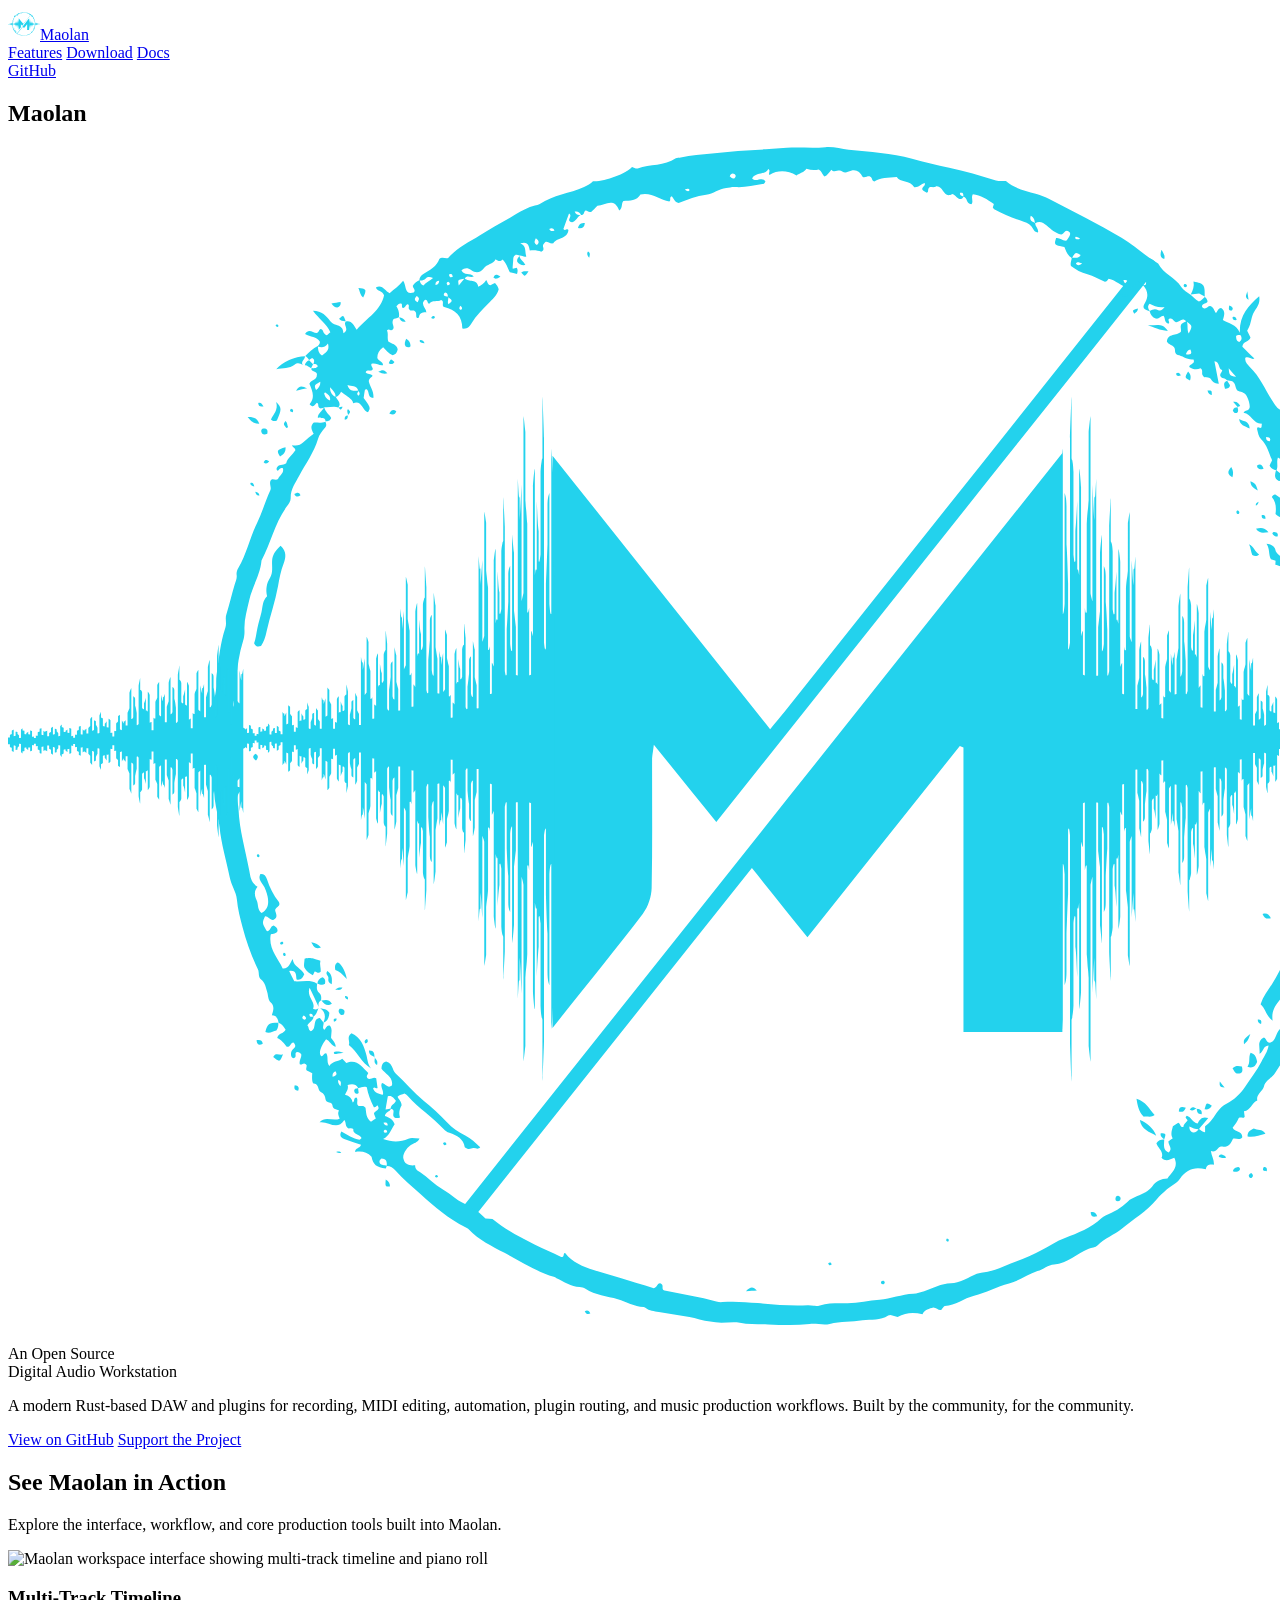
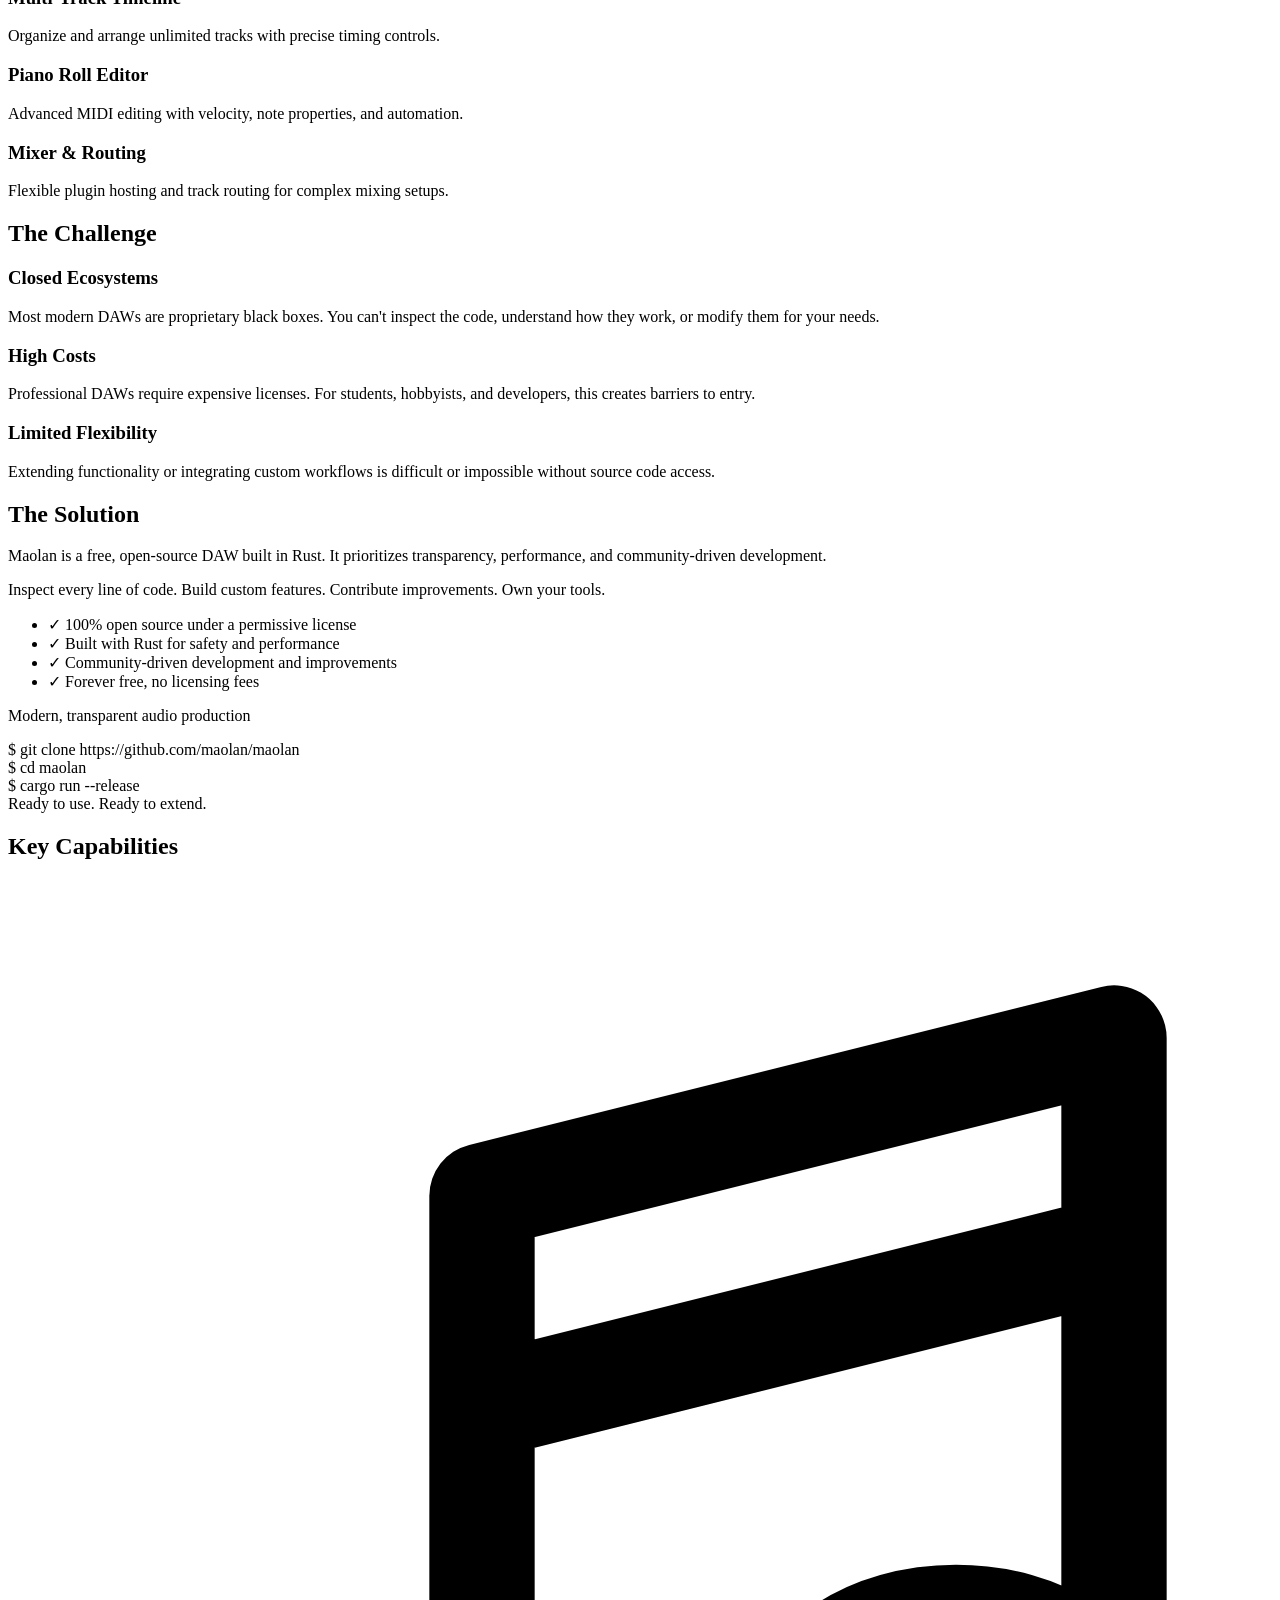
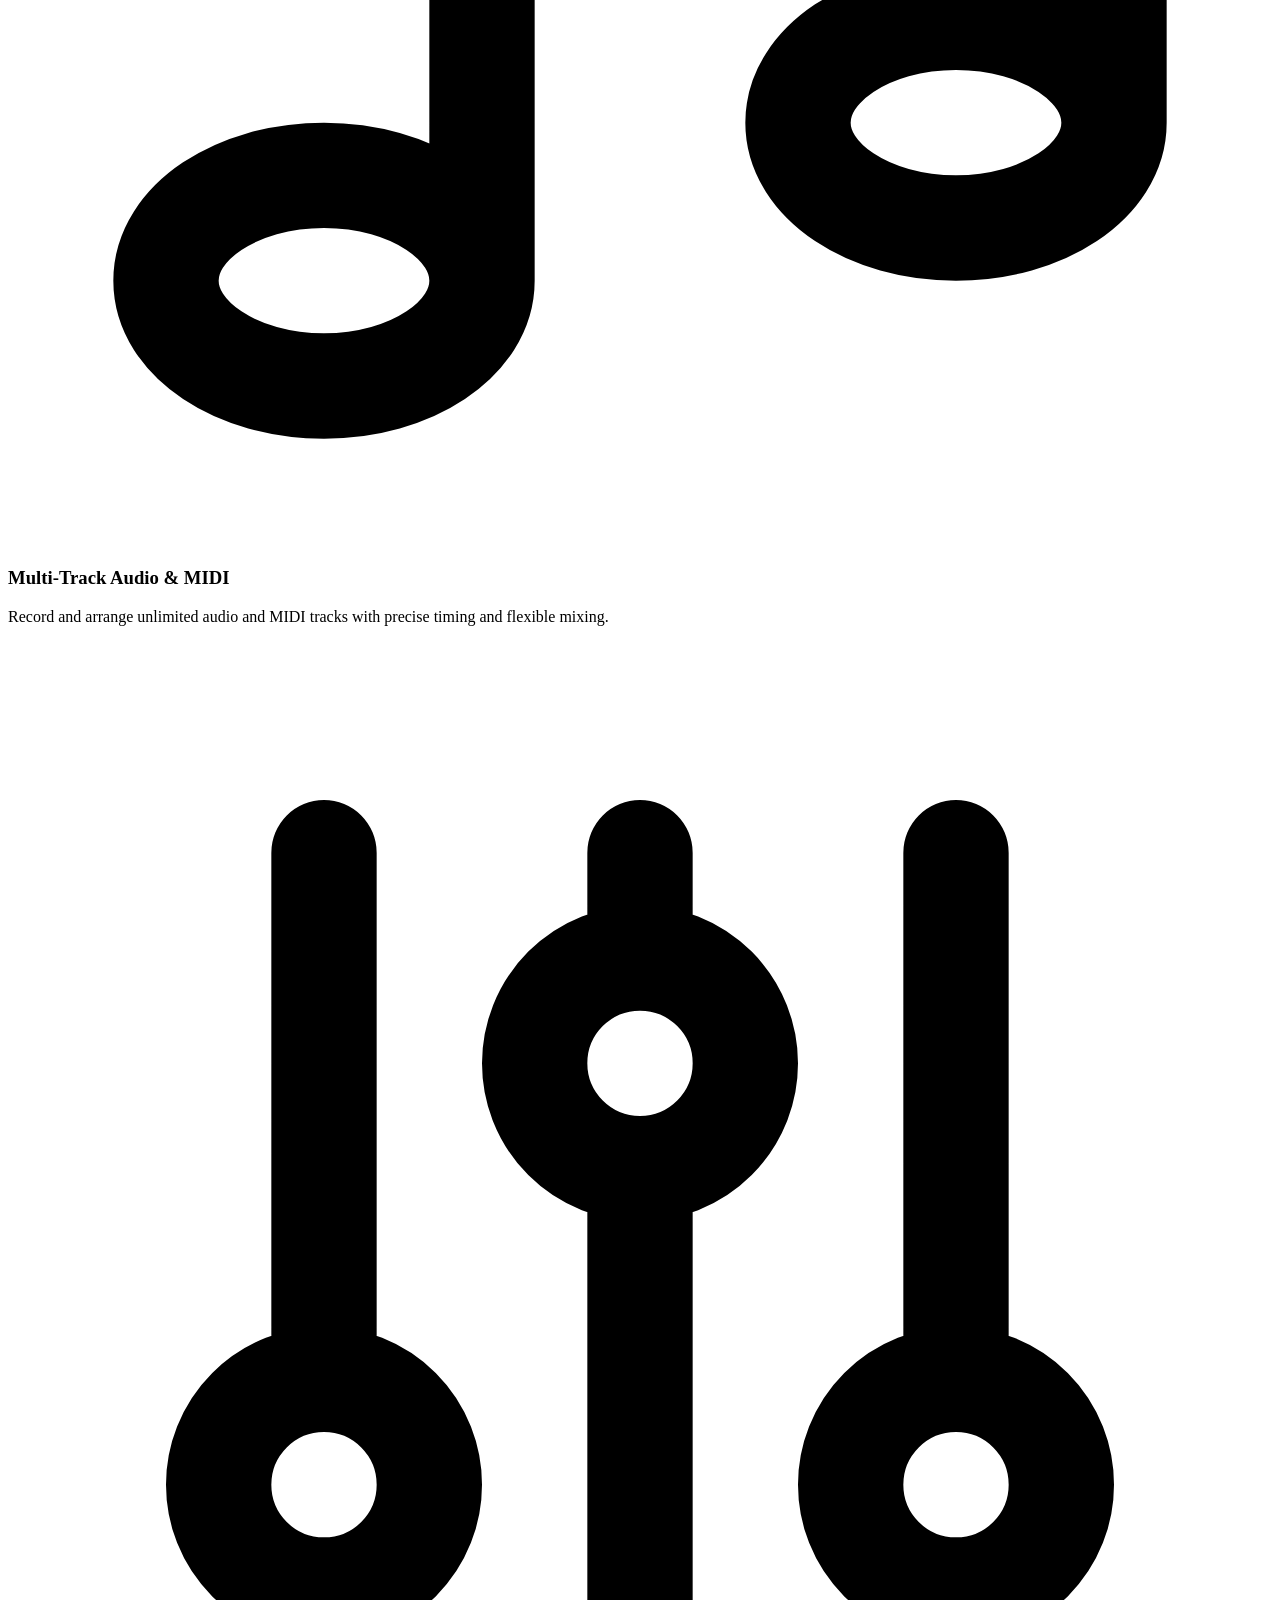
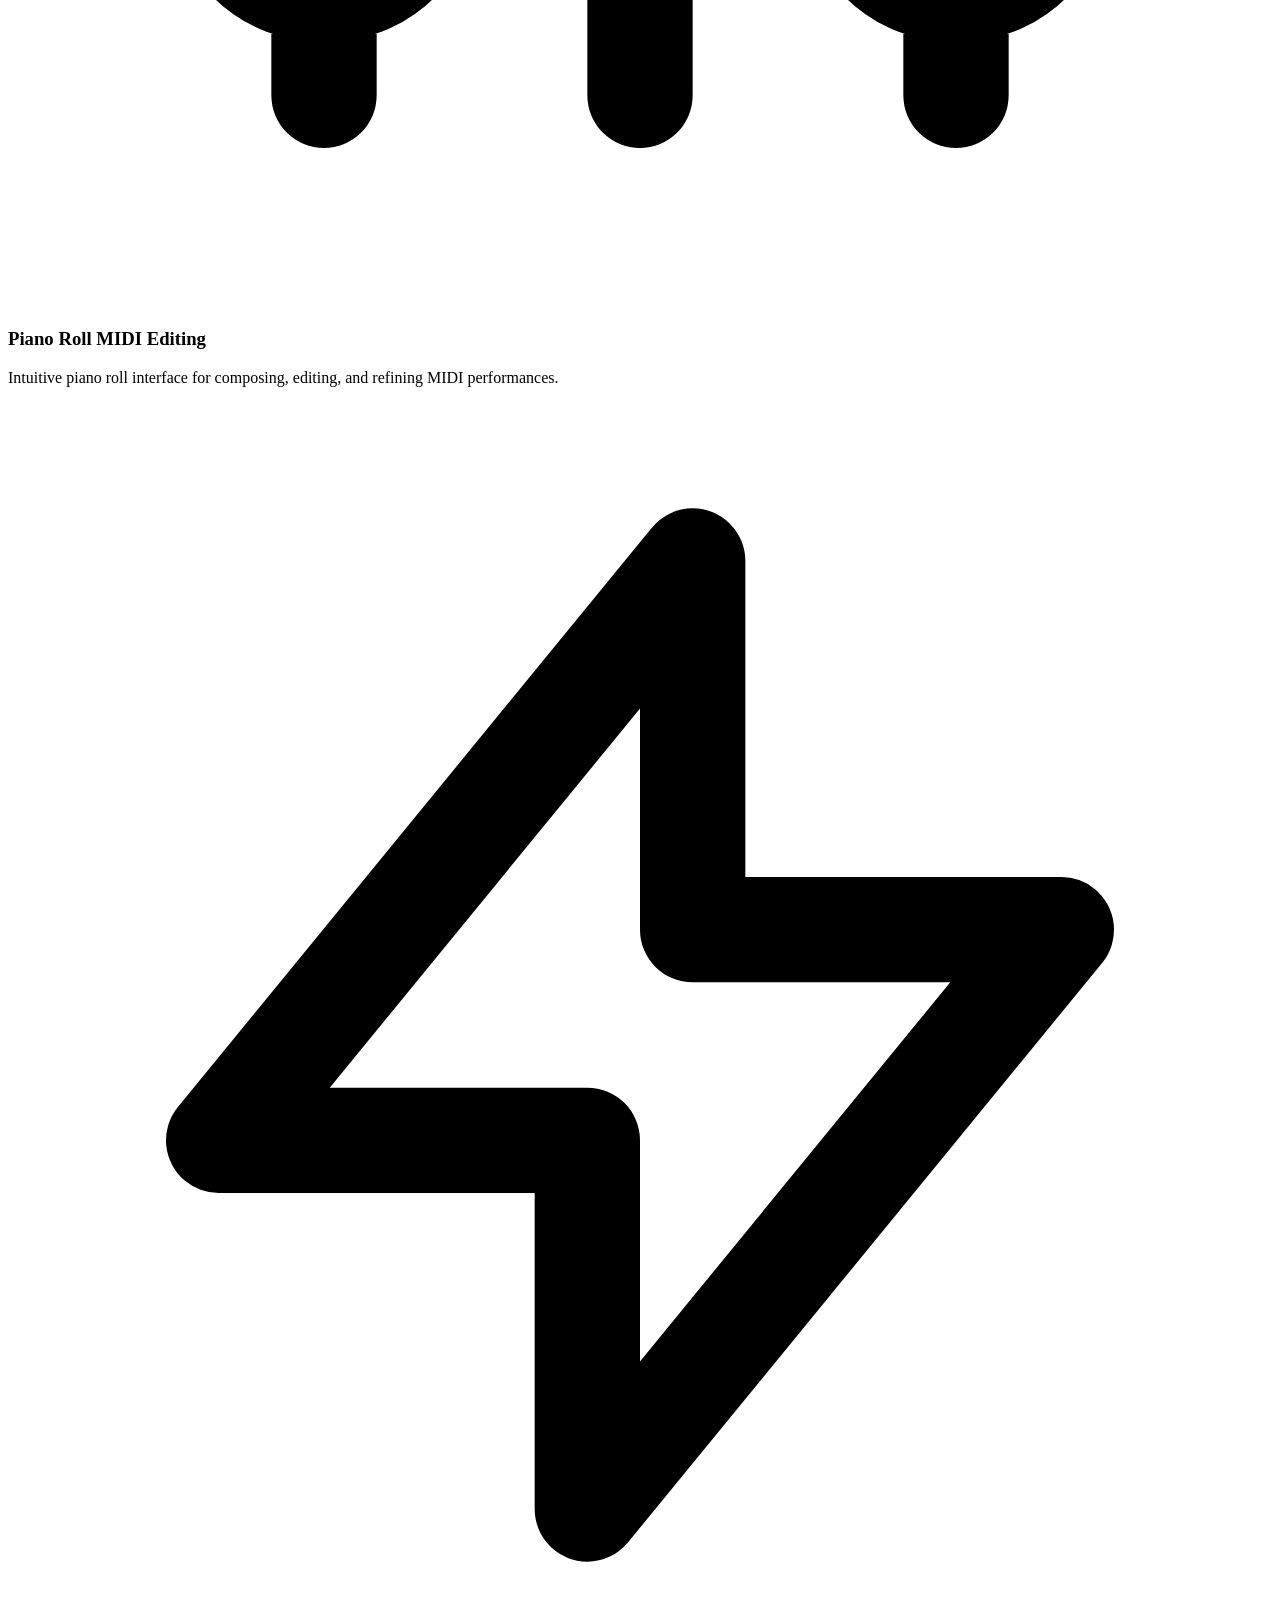
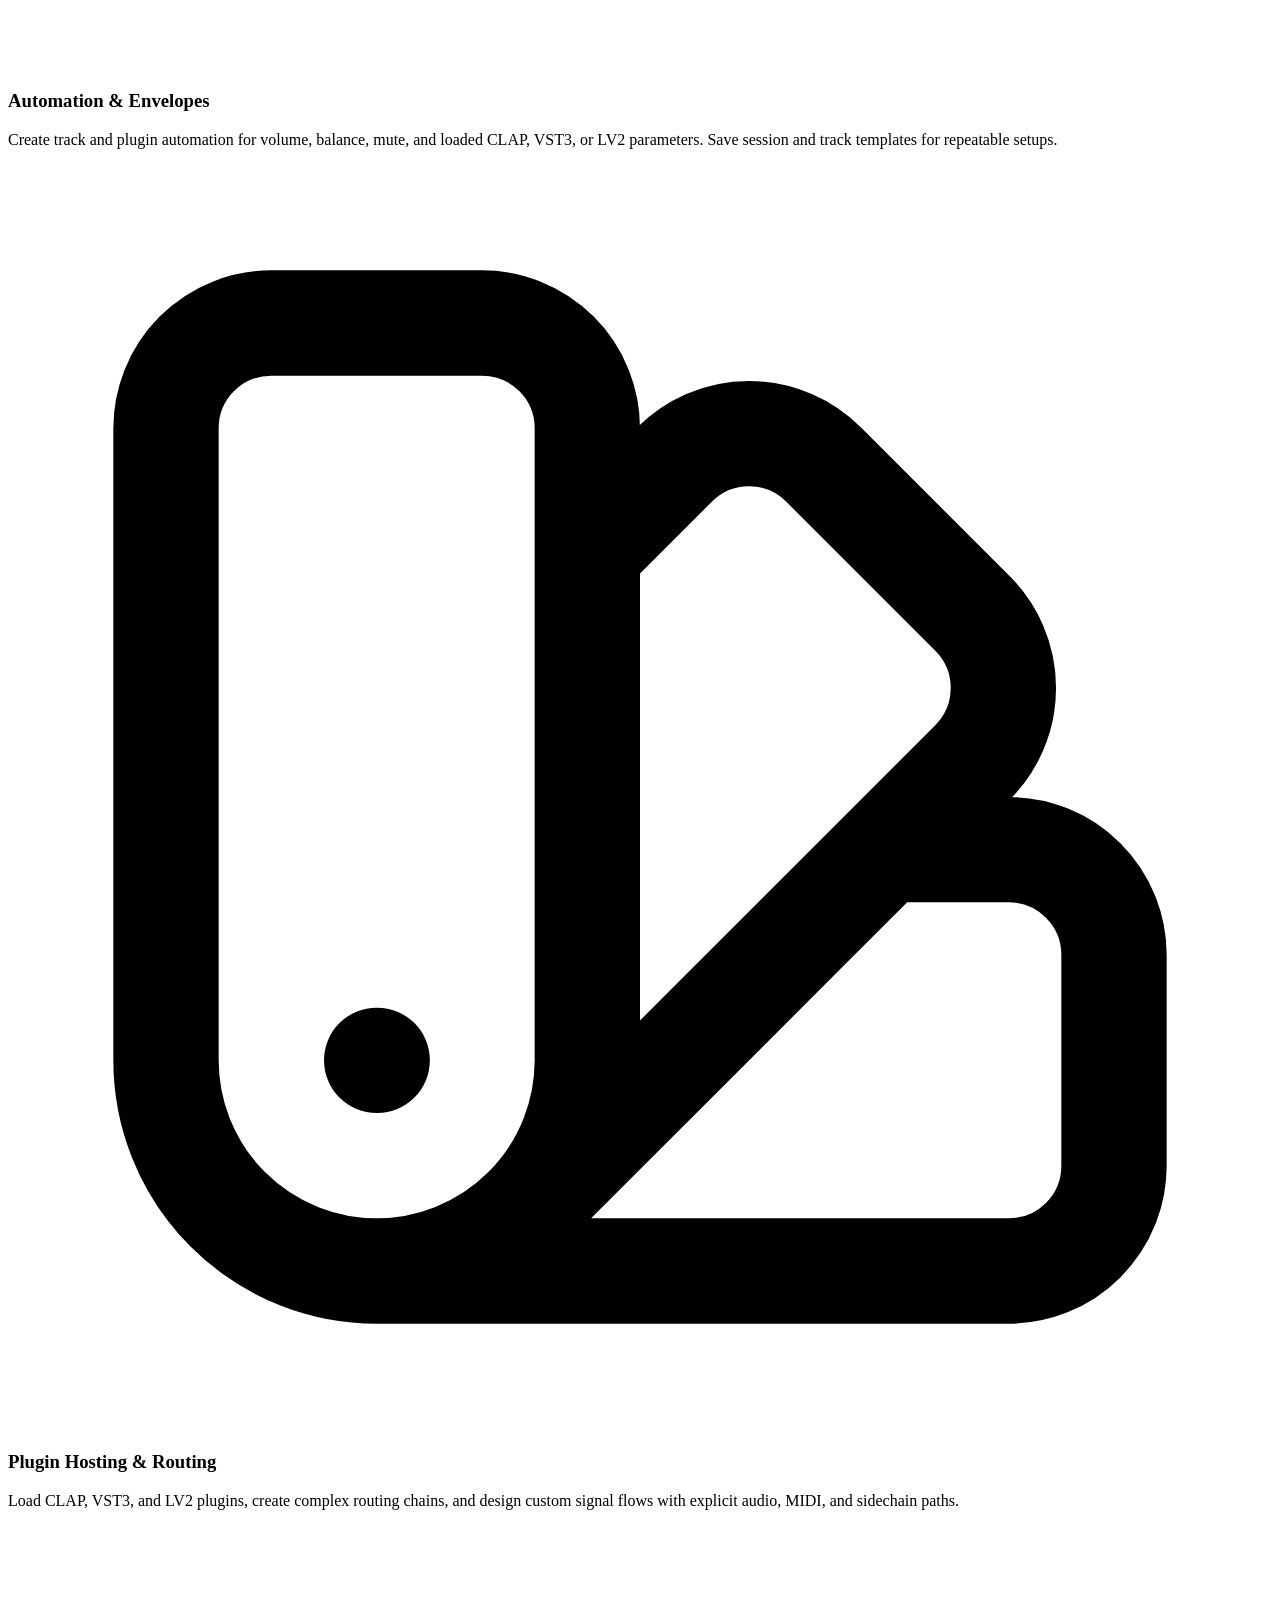
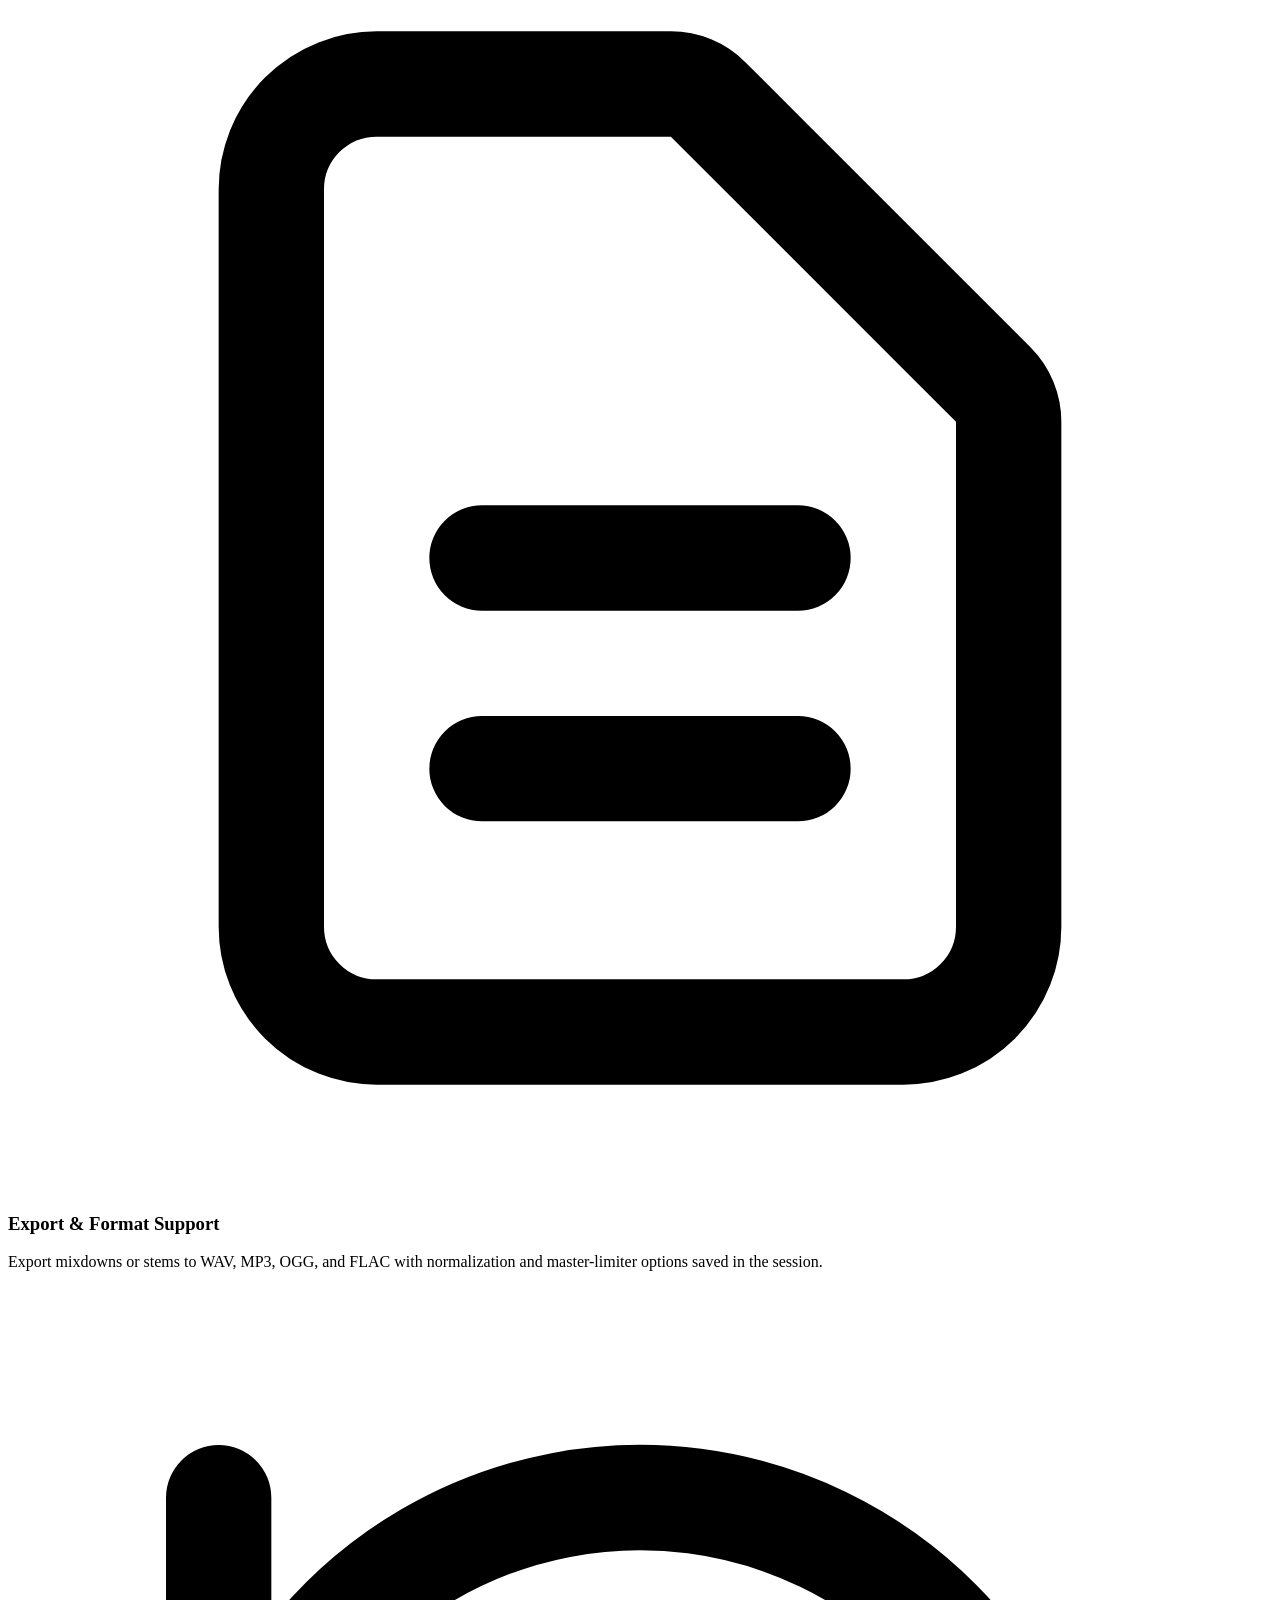
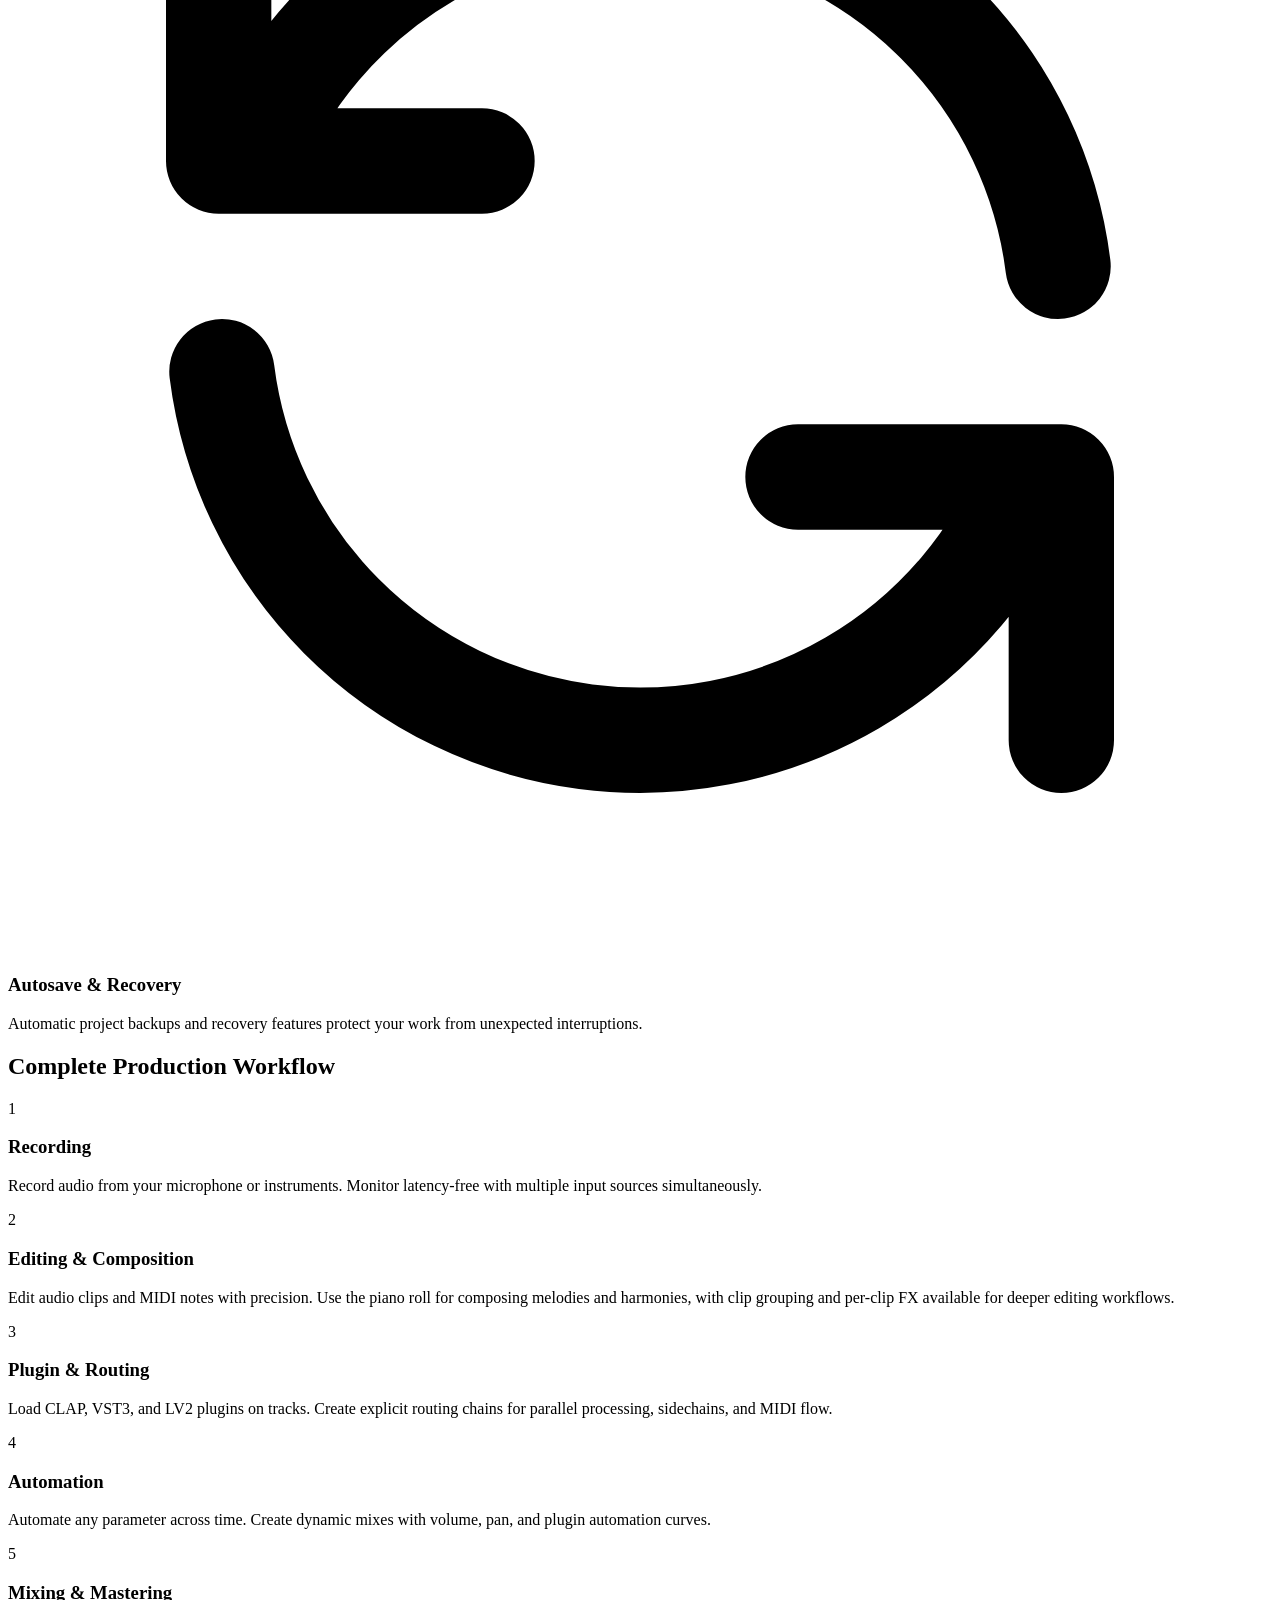
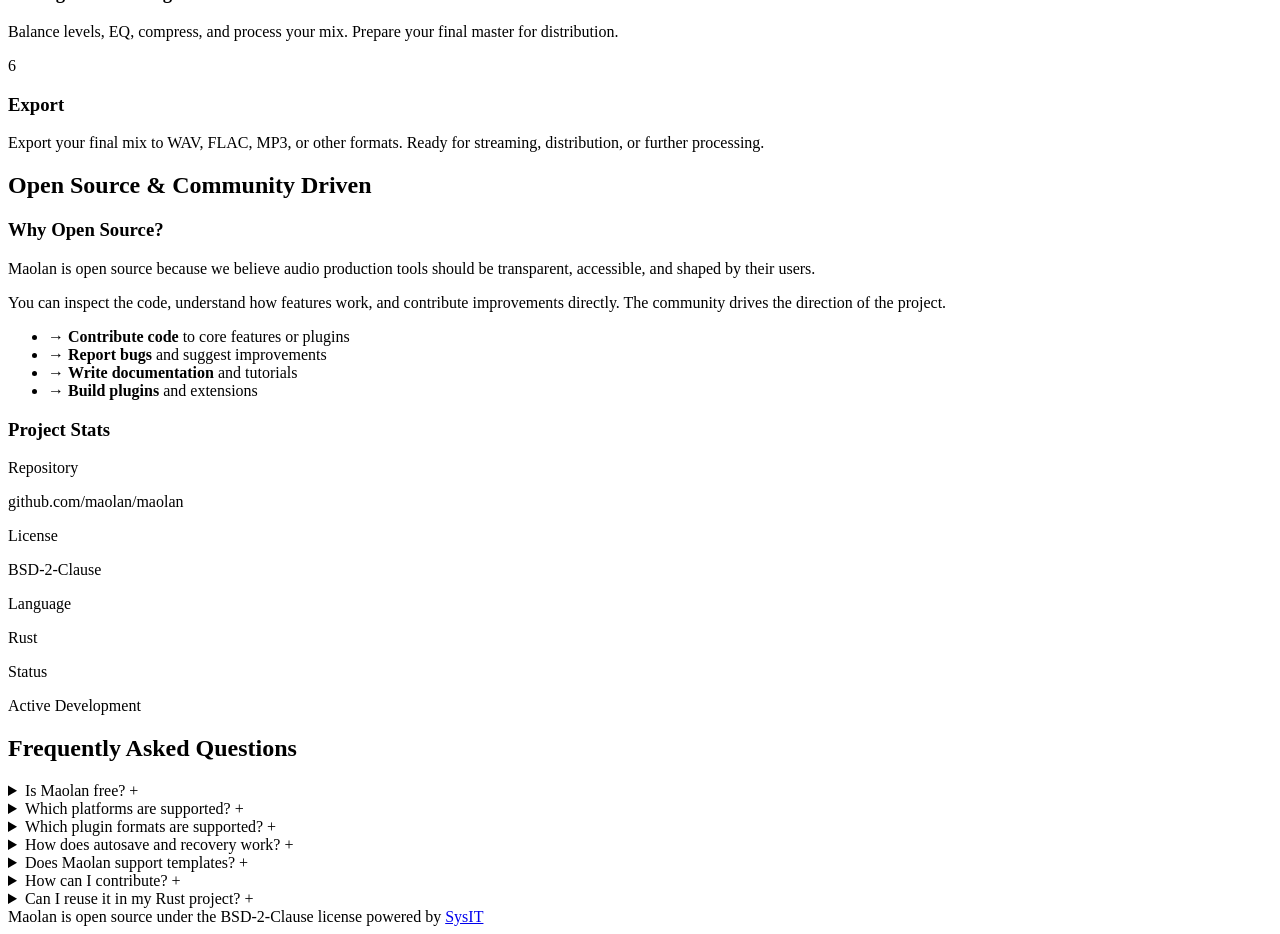
==== commit e232ff34: "Mention plugins" ====
--- a/index.html
+++ b/index.html
@@ -1,347 +1,353 @@
 <!DOCTYPE html>
 <html lang="en">
-<head>
-<meta charset="utf-8">
-<meta name="viewport" content="width=device-width,initial-scale=1">
-<title>Maolan - Maolan is a modern, open-source Digital Audio Workstation (DAW) built in Rust. Designed for performance, transparency, and community-driven music production workflows.</title>
-<link rel="canonical" href="https://maolan.rs/">
-<link rel="shortcut icon" href="/favicon.ico">
-<meta name="robots" content="index, follow">
-<meta name="author" content="Maolan">
-<meta name="description" content="A modern Rust-based DAW for recording, MIDI editing, automation, and music production. Open source, transparent, and community-driven.">
-<link rel="stylesheet" href="/css/main.css">
-<meta name="twitter:card" content="summary">
-<meta name="twitter:title" content="Maolan">
-<meta name="twitter:description" content="A modern Rust-based DAW for recording, MIDI editing, automation, and music production. Open source, transparent, and community-driven.">
-<meta property="og:url" content="https://maolan.rs/">
-<meta property="og:site_name" content="Maolan">
-<meta property="og:title" content="Maolan">
-<meta property="og:description" content="A modern Rust-based DAW for recording, MIDI editing, automation, and music production. Open source, transparent, and community-driven.">
-<meta property="og:locale" content="en">
-<meta property="og:type" content="website">
-</head>
-<body>
-<nav class="site-nav"><div class="site-nav-inner">
-<a class="site-brand" href="/"><img fetchpriority="high" src="/img/logo.svg" alt="Maolan logo: Open Source Digital Audio Workstation" width="32" height="32"><span>Maolan</span></a><div class="site-menu">
-<a href="/features/">Features</a>
-<a href="/download/">Download</a>
-<a href="https://doc.maolan.rs" target="_blank" rel="noreferrer noopener">Docs</a>
-</div>
-<a class="site-nav-link" href="https://github.com/maolan" target="_blank" rel="noreferrer noopener">GitHub</a>
-</div></nav><main class="app-container"><section class="pt-12 pb-20 px-6 gradient-dark relative overflow-hidden"><div class="absolute top-0 right-0 w-96 h-96 rounded-full bg-blue-500/10 blur-3xl"></div>
-<div class="absolute bottom-0 left-0 w-96 h-96 rounded-full bg-cyan-500/10 blur-3xl"></div>
-<div class="max-w-4xl mx-auto text-center relative z-10">
-<h1 class="section-title mb-6 text-white">Maolan</h1>
-<img src="/img/logo.svg" alt="Maolan logo: a modern Rust-based DAW" class="logo mb-8 w-48 h-auto"><p class="section-title mb-6 text-cyan-400">An Open Source<br>Digital Audio Workstation</p>
-<p class="text-xl text-slate-300 mb-12 max-w-2xl mx-auto leading-relaxed">A modern Rust-based DAW for recording, MIDI editing, automation,
-plugin routing, and music production workflows. Built by the
-community, for the community.</p>
-<div class="flex flex-col sm:flex-row gap-4 justify-center">
-<a href="https://github.com/maolan" target="_blank" class="btn-primary px-8 py-3 rounded-lg inline-block">View on GitHub</a>
-<a href="https://paypal.me/kurbloid" target="_blank" class="btn-secondary px-8 py-3 rounded-lg inline-block">Support the Project</a>
-</div>
-</div></section><section class="py-20 px-6 bg-maolan-darker border-t border-gray-800"><div class="max-w-6xl mx-auto">
-<div class="text-center mb-12">
-<h2 class="text-4xl font-bold mb-4">See Maolan in Action</h2>
-<p class="text-gray-400 text-lg max-w-2xl mx-auto">Explore the interface, workflow, and core production tools built
-into Maolan.</p>
-</div>
-<div class="rounded-lg overflow-hidden border border-gray-800 shadow-2xl"><img src="/img/workspace.gif" alt="Maolan workspace interface showing multi-track timeline and piano roll" width="1373" height="848" loading="lazy" class="w-full h-auto"></div>
-<div class="grid grid-cols-1 md:grid-cols-3 gap-6 mt-12">
-<div class="text-center">
-<h3 class="font-semibold mb-2 text-xl text-cyan-400">Multi-Track Timeline</h3>
-<p class="text-gray-400 text-lg">Organize and arrange unlimited tracks with precise timing
-controls.</p>
-</div>
-<div class="text-center">
-<h3 class="font-semibold mb-2 text-xl text-cyan-400">Piano Roll Editor</h3>
-<p class="text-gray-400 text-lg">Advanced MIDI editing with velocity, note properties, and
-automation.</p>
-</div>
-<div class="text-center">
-<h3 class="font-semibold mb-2 text-xl text-cyan-400">Mixer &amp; Routing</h3>
-<p class="text-gray-400 text-lg">Flexible plugin hosting and track routing for complex mixing
-setups.</p>
-</div>
-</div>
-</div></section><section class="py-20 px-6 bg-slate-900"><div class="max-w-4xl mx-auto">
-<h2 class="text-center section-title mb-12 text-white">The Challenge</h2>
-<div class="grid md:grid-cols-3 gap-8">
-<div>
-<h3 class="text-lg font-semibold mb-3 text-cyan-400">Closed Ecosystems</h3>
-<p class="text-slate-400">Most modern DAWs are proprietary black boxes. You can't inspect
-the code, understand how they work, or modify them for your needs.</p>
-</div>
-<div>
-<h3 class="text-lg font-semibold mb-3 text-cyan-400">High Costs</h3>
-<p class="text-slate-400">Professional DAWs require expensive licenses. For students,
-hobbyists, and developers, this creates barriers to entry.</p>
-</div>
-<div>
-<h3 class="text-lg font-semibold mb-3 text-cyan-400">Limited Flexibility</h3>
-<p class="text-slate-400">Extending functionality or integrating custom workflows is
-difficult or impossible without source code access.</p>
-</div>
-</div>
-</div></section><section class="py-20 px-6 bg-slate-950"><div class="max-w-4xl mx-auto">
-<h2 class="text-center section-title mb-12 text-white">The Solution</h2>
-<div class="grid md:grid-cols-2 gap-12 items-center">
-<div>
-<p class="text-lg text-slate-300 mb-6 leading-relaxed">Maolan is a free, open-source DAW built in Rust. It prioritizes
-transparency, performance, and community-driven development.</p>
-<p class="text-lg text-slate-300 mb-6 leading-relaxed">Inspect every line of code. Build custom features. Contribute
-improvements. Own your tools.</p>
-<ul class="space-y-3">
-<li class="flex-auto items-start space-x-3">
-<span class="text-cyan-400 font-bold mt-1">✓</span>
-<span class="text-slate-300">100% open source under a permissive license</span>
-</li>
-<li class="flex-auto items-start space-x-3">
-<span class="text-cyan-400 font-bold mt-1">✓</span>
-<span class="text-slate-300">Built with Rust for safety and performance</span>
-</li>
-<li class="flex-auto items-start space-x-3">
-<span class="text-cyan-400 font-bold mt-1">✓</span>
-<span class="text-slate-300">Community-driven development and improvements</span>
-</li>
-<li class="flex-auto items-start space-x-3">
-<span class="text-cyan-400 font-bold mt-1">✓</span>
-<span class="text-slate-300">Forever free, no licensing fees</span>
-</li>
-</ul>
-</div>
-<div class="bg-slate-800/50 rounded-lg p-8 border border-slate-700">
-<p class="text-sm text-slate-400 mb-4">Modern, transparent audio production</p>
-<div class="space-y-2 font-mono text-sm">
-<div class="text-slate-500">$
-<span class="text-slate-300">git clone https://github.com/maolan/maolan</span>
-</div>
-<div class="text-slate-500">$ <span class="text-slate-300">cd maolan</span>
-</div>
-<div class="text-slate-500">$ <span class="text-slate-300">cargo run --release</span>
-</div>
-<div class="text-cyan-400 mt-4">Ready to use. Ready to extend.</div>
-</div>
-</div>
-</div>
-</div></section><section id="features" class="py-20 px-6 bg-slate-900"><div class="max-w-6xl mx-auto">
-<h2 class="text-center section-title mb-12 text-white">Key Capabilities</h2>
-<div class="grid md:grid-cols-2 lg:grid-cols-3 gap-6">
-<div class="feature-card rounded-lg p-6">
-<div class="w-12 h-12 rounded-lg bg-cyan-500/20 flex items-center justify-center mb-4"><svg class="w-6 h-6 text-cyan-400" fill="none" stroke="currentcolor" viewbox="0 0 24 24"><path stroke-linecap="round" stroke-linejoin="round" stroke-width="2" d="M9 19V6l12-3v13M9 19c0 1.105-1.343 2-3 2s-3-.895-3-2 1.343-2 3-2 3 .895 3 2zm12-3c0 1.105-1.343 2-3 2s-3-.895-3-2 1.343-2 3-2 3 .895 3 2zM9 10l12-3"></path></svg></div>
-<h3 class="text-lg font-semibold mb-2 text-white">Multi-Track Audio &amp; MIDI</h3>
-<p class="text-slate-400">Record and arrange unlimited audio and MIDI tracks with precise
-timing and flexible mixing.</p>
-</div>
-<div class="feature-card rounded-lg p-6">
-<div class="w-12 h-12 rounded-lg bg-cyan-500/20 flex items-center justify-center mb-4"><svg class="w-6 h-6 text-cyan-400" fill="none" stroke="currentcolor" viewbox="0 0 24 24"><path stroke-linecap="round" stroke-linejoin="round" stroke-width="2" d="M12 6V4m0 2a2 2 0 100 4m0-4a2 2 0 110 4m-6 8a2 2 0 100-4m0 4a2 2 0 110-4m0 4v2m0-6V4m6 6v10m6-2a2 2 0 100-4m0 4a2 2 0 110-4m0 4v2m0-6V4"></path></svg></div>
-<h3 class="text-lg font-semibold mb-2 text-white">Piano Roll MIDI Editing</h3>
-<p class="text-slate-400">Intuitive piano roll interface for composing, editing, and
-refining MIDI performances.</p>
-</div>
-<div class="feature-card rounded-lg p-6">
-<div class="w-12 h-12 rounded-lg bg-cyan-500/20 flex items-center justify-center mb-4"><svg class="w-6 h-6 text-cyan-400" fill="none" stroke="currentcolor" viewbox="0 0 24 24"><path stroke-linecap="round" stroke-linejoin="round" stroke-width="2" d="M13 10V3L4 14h7v7l9-11h-7z"></path></svg></div>
-<h3 class="text-lg font-semibold mb-2 text-white">Automation &amp; Envelopes</h3>
-<p class="text-slate-400">Create track and plugin automation for volume, balance, mute, and
-loaded CLAP, VST3, or LV2 parameters. Save session and track
-templates for repeatable setups.</p>
-</div>
-<div class="feature-card rounded-lg p-6">
-<div class="w-12 h-12 rounded-lg bg-cyan-500/20 flex items-center justify-center mb-4"><svg class="w-6 h-6 text-cyan-400" fill="none" stroke="currentcolor" viewbox="0 0 24 24"><path stroke-linecap="round" stroke-linejoin="round" stroke-width="2" d="M7 21a4 4 0 01-4-4V5a2 2 0 012-2h4a2 2 0 012 2v12a4 4 0 01-4 4zm0 0h12a2 2 0 002-2v-4a2 2 0 00-2-2h-2.343M11 7.343l1.657-1.657a2 2 0 012.828.0l2.829 2.829a2 2 0 010 2.828l-8.486 8.485M7 17h.01"></path></svg></div>
-<h3 class="text-lg font-semibold mb-2 text-white">Plugin Hosting &amp; Routing</h3>
-<p class="text-slate-400">Load CLAP, VST3, and LV2 plugins, create complex routing chains,
-and design custom signal flows with explicit audio, MIDI, and
-sidechain paths.</p>
-</div>
-<div class="feature-card rounded-lg p-6">
-<div class="w-12 h-12 rounded-lg bg-cyan-500/20 flex items-center justify-center mb-4"><svg class="w-6 h-6 text-cyan-400" fill="none" stroke="currentcolor" viewbox="0 0 24 24"><path stroke-linecap="round" stroke-linejoin="round" stroke-width="2" d="M9 12h6m-6 4h6m2 5H7a2 2 0 01-2-2V5a2 2 0 012-2h5.586a1 1 0 01.707.293l5.414 5.414a1 1 0 01.293.707V19a2 2 0 01-2 2z"></path></svg></div>
-<h3 class="text-lg font-semibold mb-2 text-white">Export &amp; Format Support</h3>
-<p class="text-slate-400">Export mixdowns or stems to WAV, MP3, OGG, and FLAC with
-normalization and master-limiter options saved in the session.</p>
-</div>
-<div class="feature-card rounded-lg p-6">
-<div class="w-12 h-12 rounded-lg bg-cyan-500/20 flex items-center justify-center mb-4"><svg class="w-6 h-6 text-cyan-400" fill="none" stroke="currentcolor" viewbox="0 0 24 24"><path stroke-linecap="round" stroke-linejoin="round" stroke-width="2" d="M4 4v5h.582m15.356 2A8.001 8.001.0 004.582 9m0 0H9m11 11v-5h-.581m0 0A8.003 8.003.0 014.062 13m15.357 2H15"></path></svg></div>
-<h3 class="text-lg font-semibold mb-2 text-white">Autosave &amp; Recovery</h3>
-<p class="text-slate-400">Automatic project backups and recovery features protect your work
-from unexpected interruptions.</p>
-</div>
-</div>
-</div></section><section id="workflow" class="py-20 px-6 bg-slate-950"><div class="max-w-4xl mx-auto">
-<h2 class="text-center section-title mb-12 text-white">Complete Production Workflow</h2>
-<div class="space-y-6">
-<div class="flex gap-6">
-<div class="flex-shrink-0"><div class="flex items-center justify-center h-12 w-12 rounded-lg bg-cyan-500/20"><span class="text-cyan-400 font-bold">1</span></div></div>
-<div>
-<h3 class="text-lg font-semibold mb-2 text-white">Recording</h3>
-<p class="text-slate-400">Record audio from your microphone or instruments. Monitor
-latency-free with multiple input sources simultaneously.</p>
-</div>
-</div>
-<div class="flex gap-6">
-<div class="flex-shrink-0"><div class="flex items-center justify-center h-12 w-12 rounded-lg bg-cyan-500/20"><span class="text-cyan-400 font-bold">2</span></div></div>
-<div>
-<h3 class="text-lg font-semibold mb-2 text-white">Editing &amp; Composition</h3>
-<p class="text-slate-400">Edit audio clips and MIDI notes with precision. Use the piano
-roll for composing melodies and harmonies, with clip grouping
-and per-clip FX available for deeper editing workflows.</p>
-</div>
-</div>
-<div class="flex gap-6">
-<div class="flex-shrink-0"><div class="flex items-center justify-center h-12 w-12 rounded-lg bg-cyan-500/20"><span class="text-cyan-400 font-bold">3</span></div></div>
-<div>
-<h3 class="text-lg font-semibold mb-2 text-white">Plugin &amp; Routing</h3>
-<p class="text-slate-400">Load CLAP, VST3, and LV2 plugins on tracks. Create explicit
-routing chains for parallel processing, sidechains, and MIDI
-flow.</p>
-</div>
-</div>
-<div class="flex gap-6">
-<div class="flex-shrink-0"><div class="flex items-center justify-center h-12 w-12 rounded-lg bg-cyan-500/20"><span class="text-cyan-400 font-bold">4</span></div></div>
-<div>
-<h3 class="text-lg font-semibold mb-2 text-white">Automation</h3>
-<p class="text-slate-400">Automate any parameter across time. Create dynamic mixes with
-volume, pan, and plugin automation curves.</p>
-</div>
-</div>
-<div class="flex gap-6">
-<div class="flex-shrink-0"><div class="flex items-center justify-center h-12 w-12 rounded-lg bg-cyan-500/20"><span class="text-cyan-400 font-bold">5</span></div></div>
-<div>
-<h3 class="text-lg font-semibold mb-2 text-white">Mixing &amp; Mastering</h3>
-<p class="text-slate-400">Balance levels, EQ, compress, and process your mix. Prepare your
-final master for distribution.</p>
-</div>
-</div>
-<div class="flex gap-6">
-<div class="flex-shrink-0"><div class="flex items-center justify-center h-12 w-12 rounded-lg bg-cyan-500/20"><span class="text-cyan-400 font-bold">6</span></div></div>
-<div>
-<h3 class="text-lg font-semibold mb-2 text-white">Export</h3>
-<p class="text-slate-400">Export your final mix to WAV, FLAC, MP3, or other formats. Ready
-for streaming, distribution, or further processing.</p>
-</div>
-</div>
-</div>
-</div></section><section id="open-source" class="py-20 px-6 bg-slate-900"><div class="max-w-4xl mx-auto">
-<h2 class="text-center section-title mb-12 text-white">Open Source &amp; Community Driven</h2>
-<div class="grid md:grid-cols-2 gap-12">
-<div>
-<h3 class="text-xl font-semibold mb-4 text-cyan-400">Why Open Source?</h3>
-<p class="text-slate-300 mb-4 leading-relaxed">Maolan is open source because we believe audio production tools
-should be transparent, accessible, and shaped by their users.</p>
-<p class="text-slate-300 mb-4 leading-relaxed">You can inspect the code, understand how features work, and
-contribute improvements directly. The community drives the
-direction of the project.</p>
-<ul class="space-y-3">
-<li class="flex-auto items-start space-x-3">
-<span class="text-cyan-400 font-bold mt-1">→</span>
-<span class="text-slate-300"><strong>Contribute code</strong> to core features or
-plugins</span>
-</li>
-<li class="flex-auto items-start space-x-3">
-<span class="text-cyan-400 font-bold mt-1">→</span>
-<span class="text-slate-300"><strong>Report bugs</strong> and suggest improvements</span>
-</li>
-<li class="flex-auto items-start space-x-3">
-<span class="text-cyan-400 font-bold mt-1">→</span>
-<span class="text-slate-300"><strong>Write documentation</strong> and tutorials</span>
-</li>
-<li class="flex-auto items-start space-x-3">
-<span class="text-cyan-400 font-bold mt-1">→</span>
-<span class="text-slate-300"><strong>Build plugins</strong> and extensions</span>
-</li>
-</ul>
-</div>
-<div class="bg-slate-800/50 rounded-lg p-8 border border-slate-700">
-<h3 class="text-lg font-semibold mb-4 text-white">Project Stats</h3>
-<div class="space-y-4">
-<div>
-<p class="text-sm text-slate-400 mb-1">Repository</p>
-<p class="font-mono text-cyan-400">github.com/maolan/maolan</p>
-</div>
-<div>
-<p class="text-sm text-slate-400 mb-1">License</p>
-<p class="text-slate-300">BSD-2-Clause</p>
-</div>
-<div>
-<p class="text-sm text-slate-400 mb-1">Language</p>
-<p class="text-slate-300">Rust</p>
-</div>
-<div>
-<p class="text-sm text-slate-400 mb-1">Status</p>
-<p class="text-cyan-400 font-semibold">Active Development</p>
-</div>
-</div>
-</div>
-</div>
-</div></section><section class="py-20 px-6 bg-slate-950"><div class="max-w-4xl mx-auto">
-<h2 class="text-center section-title mb-12 text-white">Get Started with Maolan</h2>
-<div class="grid md:grid-cols-2 gap-6">
-<a href="https://github.com/maolan/maolan" target="_blank" class="feature-card rounded-lg p-8 flex flex-col items-center text-center group cursor-pointer"><div class="w-16 h-16 rounded-lg bg-cyan-500/20 flex items-center justify-center mb-4 group-hover:bg-cyan-500/30 transition"><svg class="w-8 h-8 text-cyan-400" fill="currentcolor" viewbox="0 0 24 24"><path d="M12 0C5.374.0.0 5.373.0 12c0 5.302 3.438 9.8 8.207 11.387.599.111.793-.261.793-.577v-2.234c-3.338.726-4.033-1.416-4.033-1.416-.546-1.387-1.333-1.756-1.333-1.756-1.089-.745.083-.729.083-.729 1.205.084 1.839 1.237 1.839 1.237 1.07 1.834 2.807 1.304 3.492.997.107-.775.418-1.305.762-1.604-2.665-.305-5.467-1.334-5.467-5.931.0-1.311.469-2.381 1.236-3.221-.124-.303-.535-1.524.117-3.176.0.0 1.008-.322 3.301 1.23.957-.266 1.983-.399 3.003-.404 1.02.005 2.047.138 3.006.404 2.291-1.552 3.297-1.23 3.297-1.23.653 1.653.242 2.874.118 3.176.77.84 1.235 1.911 1.235 3.221.0 4.609-2.807 5.624-5.479 5.921.43.372.823 1.102.823 2.222v3.293c0 .319.192.694.801.576C20.566 21.797 24 17.3 24 12c0-6.627-5.373-12-12-12z"></path></svg></div>
-<h3 class="text-lg font-semibold mb-2 text-white">Visit GitHub</h3>
-<p class="text-slate-400 text-sm">View source code, releases, and contribute</p></a><a href="https://github.com/maolan/maolan" target="_blank" class="feature-card rounded-lg p-8 flex flex-col items-center text-center group cursor-pointer"><div class="w-16 h-16 rounded-lg bg-cyan-500/20 flex items-center justify-center mb-4 group-hover:bg-cyan-500/30 transition"><svg class="w-8 h-8 text-cyan-400" fill="none" stroke="currentColor" viewbox="0 0 24 24"><path stroke-linecap="round" stroke-linejoin="round" stroke-width="2" d="M3 21h18M3 10h18M3 7l9-4 9 4M4 10v11m5-11v11m6-11v11m5-11v11"></path></svg></div>
-<h3 class="text-lg font-semibold mb-2 text-white">Contribute on GitHub</h3>
-<p class="text-slate-400 text-sm">Support development by contributing code or reporting issues</p></a>
-</div>
-</div></section><section class="py-20 px-6 bg-maolan-dark border-t border-gray-800" id="faq"><div class="max-w-3xl mx-auto">
-<h2 class="text-4xl font-bold mb-12 text-center">Frequently Asked Questions</h2>
-<div class="space-y-6">
-<details class="group bg-gray-900 border border-gray-800 rounded-lg overflow-hidden"><summary class="flex items-center justify-between p-6 cursor-pointer hover:bg-gray-800/50 transition font-semibold"><span>Is Maolan free?</span>
-<span class="text-2xl group-open:rotate-180 transition">+</span></summary><div class="px-6 pb-6 text-gray-400">
-<br>Yes! Maolan is completely free and open source. There are no
-licensing fees, subscriptions, or paywalls. The source code is
-available on GitHub under an open-source license.</div></details><details class="group bg-gray-900 border border-gray-800 rounded-lg overflow-hidden"><summary class="flex items-center justify-between p-6 cursor-pointer hover:bg-gray-800/50 transition font-semibold"><span>Which platforms are supported?</span>
-<span class="text-2xl group-open:rotate-180 transition">+</span></summary><div class="px-6 pb-6 text-gray-400">
-<br>Maolan is built with Rust and supports Linux, FreeBSD, and Windows. Linux and FreeBSD builds run on Wayland when available
-and fall back to X11 (Xorg) when Wayland is unavailable, while
-Windows uses WASAPI.</div></details><details class="group bg-gray-900 border border-gray-800 rounded-lg overflow-hidden"><summary class="flex items-center justify-between p-6 cursor-pointer hover:bg-gray-800/50 transition font-semibold"><span>Which plugin formats are supported?</span>
-<span class="text-2xl group-open:rotate-180 transition">+</span></summary><div class="px-6 pb-6 text-gray-400">
-<br>Maolan currently supports CLAP, VST3, and LV2 plugin formats on
-Linux and FreeBSD. LV2
-remains Unix-only in the current codebase.</div></details><details class="group bg-gray-900 border border-gray-800 rounded-lg overflow-hidden"><summary class="flex items-center justify-between p-6 cursor-pointer hover:bg-gray-800/50 transition font-semibold"><span>How does autosave and recovery work?</span>
-<span class="text-2xl group-open:rotate-180 transition">+</span></summary><div class="px-6 pb-6 text-gray-400">
-<br>Maolan writes autosave snapshots every 15 seconds into
-<code>&lt;session&gt;/.maolan_autosave/snapshots/&lt;timestamp&gt;/</code>.
-On startup or when opening a session, it can detect when a newer
-snapshot exists, preview track and clip count changes, and recover
-the latest valid snapshot first.</div></details><details class="group bg-gray-900 border border-gray-800 rounded-lg overflow-hidden"><summary class="flex items-center justify-between p-6 cursor-pointer hover:bg-gray-800/50 transition font-semibold"><span>Does Maolan support templates?</span>
-<span class="text-2xl group-open:rotate-180 transition">+</span></summary><div class="px-6 pb-6 text-gray-400">
-<br>Yes. Session templates preserve track structure, routing, plugin
-graphs, plugin state, metadata, and export settings. Track
-templates preserve one track's settings, plugin graph, plugin
-state, and that track's connections, while intentionally leaving
-out audio and MIDI clips.</div></details><details class="group bg-gray-900 border border-gray-800 rounded-lg overflow-hidden"><summary class="flex items-center justify-between p-6 cursor-pointer hover:bg-gray-800/50 transition font-semibold"><span>How can I contribute?</span>
-<span class="text-2xl group-open:rotate-180 transition">+</span></summary><div class="px-6 pb-6 text-gray-400 space-y-3">
-<br><p>There are many ways to contribute to Maolan:</p>
-<ul class="list-disc list-inside space-y-2">
-<li>
-<strong>Code:</strong> Submit pull requests for features, bug
-fixes, or improvements</li>
-<li>
-<strong>Documentation:</strong> Help improve guides,
-tutorials, and API docs</li>
-<li>
-<strong>Testing:</strong> Report bugs, test features, and
-provide feedback</li>
-<li>
-<strong>Design:</strong> Contribute UI/UX improvements and
-design ideas</li>
-<li>
-<strong>Community:</strong> Help other users, answer
-questions, and promote the project</li>
-</ul>
-<p>Visit the GitHub repository to get started. All contributors are
-welcome!</p>
-</div></details><details class="group bg-gray-900 border border-gray-800 rounded-lg overflow-hidden"><summary class="flex items-center justify-between p-6 cursor-pointer hover:bg-gray-800/50 transition font-semibold"><span>Can I reuse it in my Rust project?</span>
-<span class="text-2xl group-open:rotate-180 transition">+</span></summary><div class="px-6 pb-6 text-gray-400">
-<br>Maolan is a two-part project: engine and GUI. The engine is
-independent of the GUI and you can use it in your project. If you
-need to import the engine in your Rust project use:<br><br><div class="space-y-2 font-mono text-sm"><div class="text-slate-500">$ <span class="text-slate-300">cargo add maolan_engine</span>
-</div></div>
-</div></details>
-</div>
-</div></section><footer class="site-footer"><div class="site-footer-inner">
-<div class="site-footer-copy">Maolan is open source under the BSD-2-Clause license powered by <a href="https://sys.it.com">SysIT</a>
-</div>
-<div class="site-footer-links"></div>
-</div></footer></main>
-</body>
+	<head>
+		<meta charset="utf-8">
+		<meta name="viewport" content="width=device-width,initial-scale=1">
+		<title>Maolan - Maolan is a modern, open-source Digital Audio Workstation (DAW) built in Rust. Designed for performance, transparency, and community-driven music production workflows.</title>
+		<link rel="canonical" href="https://maolan.rs/">
+		<link rel="shortcut icon" href="/favicon.ico">
+		<meta name="robots" content="index, follow">
+		<meta name="author" content="Maolan">
+		<meta name="description" content="A modern Rust-based DAW and plugins for recording, MIDI editing, automation, and music production. Open source, transparent, and community-driven.">
+		<link rel="stylesheet" href="/css/main.css">
+		<meta name="twitter:card" content="summary">
+		<meta name="twitter:title" content="Maolan">
+		<meta name="twitter:description" content="A modern Rust-based DAW and plugins for recording, MIDI editing, automation, and music production. Open source, transparent, and community-driven.">
+		<meta property="og:url" content="https://maolan.rs/">
+		<meta property="og:site_name" content="Maolan">
+		<meta property="og:title" content="Maolan">
+		<meta property="og:description" content="A modern Rust-based DAW and plugins for recording, MIDI editing, automation, and music production. Open source, transparent, and community-driven.">
+		<meta property="og:locale" content="en">
+		<meta property="og:type" content="website">
+	</head>
+	<body>
+		<nav class="site-nav"><div class="site-nav-inner">
+			<a class="site-brand" href="/"><img fetchpriority="high" src="/img/logo.svg" alt="Maolan logo: Open Source Digital Audio Workstation" width="32" height="32"><span>Maolan</span></a><div class="site-menu">
+				<a href="/features/">Features</a>
+				<a href="/download/">Download</a>
+				<a href="https://doc.maolan.rs" target="_blank" rel="noreferrer noopener">Docs</a>
+			</div>
+			<a class="site-nav-link" href="https://github.com/maolan" target="_blank" rel="noreferrer noopener">GitHub</a>
+		</div></nav><main class="app-container"><section class="pt-12 pb-20 px-6 gradient-dark relative overflow-hidden"><div class="absolute top-0 right-0 w-96 h-96 rounded-full bg-blue-500/10 blur-3xl"></div>
+		<div class="absolute bottom-0 left-0 w-96 h-96 rounded-full bg-cyan-500/10 blur-3xl"></div>
+		<div class="max-w-4xl mx-auto text-center relative z-10">
+			<h1 class="section-title mb-6 text-white">Maolan</h1>
+			<img src="/img/logo.svg" alt="Maolan logo: a modern Rust-based DAW and plugins" class="logo mb-8 w-48 h-auto"><p class="section-title mb-6 text-cyan-400">An Open Source<br>Digital Audio Workstation</p>
+			<p class="text-xl text-slate-300 mb-12 max-w-2xl mx-auto leading-relaxed">A modern Rust-based DAW and plugins for recording, MIDI editing, automation,
+				plugin routing, and music production workflows. Built by the
+				community, for the community.</p>
+			<div class="flex flex-col sm:flex-row gap-4 justify-center">
+				<a href="https://github.com/maolan" target="_blank" class="btn-primary px-8 py-3 rounded-lg inline-block">View on GitHub</a>
+				<a href="https://paypal.me/kurbloid" target="_blank" class="btn-secondary px-8 py-3 rounded-lg inline-block">Support the Project</a>
+			</div>
+		</div></section><section class="py-20 px-6 bg-maolan-darker border-t border-gray-800"><div class="max-w-6xl mx-auto">
+			<div class="text-center mb-12">
+				<h2 class="text-4xl font-bold mb-4">See Maolan in Action</h2>
+				<p class="text-gray-400 text-lg max-w-2xl mx-auto">Explore the interface, workflow, and core production tools built
+					into Maolan.</p>
+			</div>
+			<div class="rounded-lg overflow-hidden border border-gray-800 shadow-2xl"><img src="/img/workspace.gif" alt="Maolan workspace interface showing multi-track timeline and piano roll" width="1373" height="848" loading="lazy" class="w-full h-auto"></div>
+			<div class="grid grid-cols-1 md:grid-cols-3 gap-6 mt-12">
+				<div class="text-center">
+					<h3 class="font-semibold mb-2 text-xl text-cyan-400">Multi-Track Timeline</h3>
+					<p class="text-gray-400 text-lg">Organize and arrange unlimited tracks with precise timing
+						controls.</p>
+				</div>
+				<div class="text-center">
+					<h3 class="font-semibold mb-2 text-xl text-cyan-400">Piano Roll Editor</h3>
+					<p class="text-gray-400 text-lg">Advanced MIDI editing with velocity, note properties, and
+						automation.</p>
+				</div>
+				<div class="text-center">
+					<h3 class="font-semibold mb-2 text-xl text-cyan-400">Mixer &amp; Routing</h3>
+					<p class="text-gray-400 text-lg">Flexible plugin hosting and track routing for complex mixing
+						setups.</p>
+				</div>
+			</div>
+		</div></section><section class="py-20 px-6 bg-slate-900"><div class="max-w-4xl mx-auto">
+			<h2 class="text-center section-title mb-12 text-white">The Challenge</h2>
+			<div class="grid md:grid-cols-3 gap-8">
+				<div>
+					<h3 class="text-lg font-semibold mb-3 text-cyan-400">Closed Ecosystems</h3>
+					<p class="text-slate-400">Most modern DAWs are proprietary black boxes. You can't inspect
+						the code, understand how they work, or modify them for your needs.</p>
+				</div>
+				<div>
+					<h3 class="text-lg font-semibold mb-3 text-cyan-400">High Costs</h3>
+					<p class="text-slate-400">Professional DAWs require expensive licenses. For students,
+						hobbyists, and developers, this creates barriers to entry.</p>
+				</div>
+				<div>
+					<h3 class="text-lg font-semibold mb-3 text-cyan-400">Limited Flexibility</h3>
+					<p class="text-slate-400">Extending functionality or integrating custom workflows is
+						difficult or impossible without source code access.</p>
+				</div>
+			</div>
+		</div></section><section class="py-20 px-6 bg-slate-950"><div class="max-w-4xl mx-auto">
+			<h2 class="text-center section-title mb-12 text-white">The Solution</h2>
+			<div class="grid md:grid-cols-2 gap-12 items-center">
+				<div>
+					<p class="text-lg text-slate-300 mb-6 leading-relaxed">Maolan is a free, open-source DAW built in Rust. It prioritizes
+						transparency, performance, and community-driven development.</p>
+					<p class="text-lg text-slate-300 mb-6 leading-relaxed">Inspect every line of code. Build custom features. Contribute
+						improvements. Own your tools.</p>
+					<ul class="space-y-3">
+						<li class="flex-auto items-start space-x-3">
+							<span class="text-cyan-400 font-bold mt-1">✓</span>
+							<span class="text-slate-300">100% open source under a permissive license</span>
+						</li>
+						<li class="flex-auto items-start space-x-3">
+							<span class="text-cyan-400 font-bold mt-1">✓</span>
+							<span class="text-slate-300">Built with Rust for safety and performance</span>
+						</li>
+						<li class="flex-auto items-start space-x-3">
+							<span class="text-cyan-400 font-bold mt-1">✓</span>
+							<span class="text-slate-300">Community-driven development and improvements</span>
+						</li>
+						<li class="flex-auto items-start space-x-3">
+							<span class="text-cyan-400 font-bold mt-1">✓</span>
+							<span class="text-slate-300">Forever free, no licensing fees</span>
+						</li>
+					</ul>
+				</div>
+				<div class="bg-slate-800/50 rounded-lg p-8 border border-slate-700">
+					<p class="text-sm text-slate-400 mb-4">Modern, transparent audio production</p>
+					<div class="space-y-2 font-mono text-sm">
+						<div class="text-slate-500">$
+							<span class="text-slate-300">git clone https://github.com/maolan/maolan</span></div>
+						<div class="text-slate-500">$ <span class="text-slate-300">cd maolan</span></div>
+						<div class="text-slate-500">$ <span class="text-slate-300">cargo run --release</span></div>
+						<div class="text-cyan-400 mt-4">Ready to use. Ready to extend.</div>
+					</div>
+				</div>
+			</div>
+		</div></section><section id="features" class="py-20 px-6 bg-slate-900"><div class="max-w-6xl mx-auto">
+			<h2 class="text-center section-title mb-12 text-white">Key Capabilities</h2>
+			<div class="grid md:grid-cols-2 lg:grid-cols-3 gap-6">
+				<div class="feature-card rounded-lg p-6">
+					<div class="w-12 h-12 rounded-lg bg-cyan-500/20 flex items-center justify-center mb-4"><svg class="w-6 h-6 text-cyan-400" fill="none" stroke="currentcolor" viewbox="0 0 24 24"><path stroke-linecap="round" stroke-linejoin="round" stroke-width="2" d="M9 19V6l12-3v13M9 19c0 1.105-1.343 2-3 2s-3-.895-3-2 1.343-2 3-2 3 .895 3 2zm12-3c0 1.105-1.343 2-3 2s-3-.895-3-2 1.343-2 3-2 3 .895 3 2zM9 10l12-3"></path></svg></div>
+					<h3 class="text-lg font-semibold mb-2 text-white">Multi-Track Audio &amp; MIDI</h3>
+					<p class="text-slate-400">Record and arrange unlimited audio and MIDI tracks with precise
+						timing and flexible mixing.</p>
+				</div>
+				<div class="feature-card rounded-lg p-6">
+					<div class="w-12 h-12 rounded-lg bg-cyan-500/20 flex items-center justify-center mb-4"><svg class="w-6 h-6 text-cyan-400" fill="none" stroke="currentcolor" viewbox="0 0 24 24"><path stroke-linecap="round" stroke-linejoin="round" stroke-width="2" d="M12 6V4m0 2a2 2 0 100 4m0-4a2 2 0 110 4m-6 8a2 2 0 100-4m0 4a2 2 0 110-4m0 4v2m0-6V4m6 6v10m6-2a2 2 0 100-4m0 4a2 2 0 110-4m0 4v2m0-6V4"></path></svg></div>
+					<h3 class="text-lg font-semibold mb-2 text-white">Piano Roll MIDI Editing</h3>
+					<p class="text-slate-400">Intuitive piano roll interface for composing, editing, and
+						refining MIDI performances.</p>
+				</div>
+				<div class="feature-card rounded-lg p-6">
+					<div class="w-12 h-12 rounded-lg bg-cyan-500/20 flex items-center justify-center mb-4"><svg class="w-6 h-6 text-cyan-400" fill="none" stroke="currentcolor" viewbox="0 0 24 24"><path stroke-linecap="round" stroke-linejoin="round" stroke-width="2" d="M13 10V3L4 14h7v7l9-11h-7z"></path></svg></div>
+					<h3 class="text-lg font-semibold mb-2 text-white">Automation &amp; Envelopes</h3>
+					<p class="text-slate-400">Create track and plugin automation for volume, balance, mute, and
+						loaded CLAP, VST3, or LV2 parameters. Save session and track
+						templates for repeatable setups.</p>
+				</div>
+				<div class="feature-card rounded-lg p-6">
+					<div class="w-12 h-12 rounded-lg bg-cyan-500/20 flex items-center justify-center mb-4"><svg class="w-6 h-6 text-cyan-400" fill="none" stroke="currentcolor" viewbox="0 0 24 24"><path stroke-linecap="round" stroke-linejoin="round" stroke-width="2" d="M7 21a4 4 0 01-4-4V5a2 2 0 012-2h4a2 2 0 012 2v12a4 4 0 01-4 4zm0 0h12a2 2 0 002-2v-4a2 2 0 00-2-2h-2.343M11 7.343l1.657-1.657a2 2 0 012.828.0l2.829 2.829a2 2 0 010 2.828l-8.486 8.485M7 17h.01"></path></svg></div>
+					<h3 class="text-lg font-semibold mb-2 text-white">Plugin Hosting &amp; Routing</h3>
+					<p class="text-slate-400">Load CLAP, VST3, and LV2 plugins, create complex routing chains,
+						and design custom signal flows with explicit audio, MIDI, and
+						sidechain paths.</p>
+				</div>
+				<div class="feature-card rounded-lg p-6">
+					<div class="w-12 h-12 rounded-lg bg-cyan-500/20 flex items-center justify-center mb-4"><svg class="w-6 h-6 text-cyan-400" fill="none" stroke="currentcolor" viewbox="0 0 24 24"><path stroke-linecap="round" stroke-linejoin="round" stroke-width="2" d="M9 12h6m-6 4h6m2 5H7a2 2 0 01-2-2V5a2 2 0 012-2h5.586a1 1 0 01.707.293l5.414 5.414a1 1 0 01.293.707V19a2 2 0 01-2 2z"></path></svg></div>
+					<h3 class="text-lg font-semibold mb-2 text-white">Export &amp; Format Support</h3>
+					<p class="text-slate-400">Export mixdowns or stems to WAV, MP3, OGG, and FLAC with
+						normalization and master-limiter options saved in the session.</p>
+				</div>
+				<div class="feature-card rounded-lg p-6">
+					<div class="w-12 h-12 rounded-lg bg-cyan-500/20 flex items-center justify-center mb-4"><svg class="w-6 h-6 text-cyan-400" fill="none" stroke="currentcolor" viewbox="0 0 24 24"><path stroke-linecap="round" stroke-linejoin="round" stroke-width="2" d="M4 4v5h.582m15.356 2A8.001 8.001.0 004.582 9m0 0H9m11 11v-5h-.581m0 0A8.003 8.003.0 014.062 13m15.357 2H15"></path></svg></div>
+					<h3 class="text-lg font-semibold mb-2 text-white">Autosave &amp; Recovery</h3>
+					<p class="text-slate-400">Automatic project backups and recovery features protect your work
+						from unexpected interruptions.</p>
+				</div>
+			</div>
+		</div></section><section id="workflow" class="py-20 px-6 bg-slate-950"><div class="max-w-4xl mx-auto">
+			<h2 class="text-center section-title mb-12 text-white">Complete Production Workflow</h2>
+			<div class="space-y-6">
+				<div class="flex gap-6">
+					<div class="flex-shrink-0"><div class="flex items-center justify-center h-12 w-12 rounded-lg bg-cyan-500/20"><span class="text-cyan-400 font-bold">1</span></div></div>
+					<div>
+						<h3 class="text-lg font-semibold mb-2 text-white">Recording</h3>
+						<p class="text-slate-400">Record audio from your microphone or instruments. Monitor
+							latency-free with multiple input sources simultaneously.</p>
+					</div>
+				</div>
+				<div class="flex gap-6">
+					<div class="flex-shrink-0"><div class="flex items-center justify-center h-12 w-12 rounded-lg bg-cyan-500/20"><span class="text-cyan-400 font-bold">2</span></div></div>
+					<div>
+						<h3 class="text-lg font-semibold mb-2 text-white">Editing &amp; Composition</h3>
+						<p class="text-slate-400">Edit audio clips and MIDI notes with precision. Use the piano
+							roll for composing melodies and harmonies, with clip grouping
+							and per-clip FX available for deeper editing workflows.</p>
+					</div>
+				</div>
+				<div class="flex gap-6">
+					<div class="flex-shrink-0"><div class="flex items-center justify-center h-12 w-12 rounded-lg bg-cyan-500/20"><span class="text-cyan-400 font-bold">3</span></div></div>
+					<div>
+						<h3 class="text-lg font-semibold mb-2 text-white">Plugin &amp; Routing</h3>
+						<p class="text-slate-400">Load CLAP, VST3, and LV2 plugins on tracks. Create explicit
+							routing chains for parallel processing, sidechains, and MIDI
+							flow.</p>
+					</div>
+				</div>
+				<div class="flex gap-6">
+					<div class="flex-shrink-0"><div class="flex items-center justify-center h-12 w-12 rounded-lg bg-cyan-500/20"><span class="text-cyan-400 font-bold">4</span></div></div>
+					<div>
+						<h3 class="text-lg font-semibold mb-2 text-white">Automation</h3>
+						<p class="text-slate-400">Automate any parameter across time. Create dynamic mixes with
+							volume, pan, and plugin automation curves.</p>
+					</div>
+				</div>
+				<div class="flex gap-6">
+					<div class="flex-shrink-0"><div class="flex items-center justify-center h-12 w-12 rounded-lg bg-cyan-500/20"><span class="text-cyan-400 font-bold">5</span></div></div>
+					<div>
+						<h3 class="text-lg font-semibold mb-2 text-white">Mixing &amp; Mastering</h3>
+						<p class="text-slate-400">Balance levels, EQ, compress, and process your mix. Prepare your
+							final master for distribution.</p>
+					</div>
+				</div>
+				<div class="flex gap-6">
+					<div class="flex-shrink-0"><div class="flex items-center justify-center h-12 w-12 rounded-lg bg-cyan-500/20"><span class="text-cyan-400 font-bold">6</span></div></div>
+					<div>
+						<h3 class="text-lg font-semibold mb-2 text-white">Export</h3>
+						<p class="text-slate-400">Export your final mix to WAV, FLAC, MP3, or other formats. Ready
+							for streaming, distribution, or further processing.</p>
+					</div>
+				</div>
+			</div>
+		</div></section><section id="open-source" class="py-20 px-6 bg-slate-900"><div class="max-w-4xl mx-auto">
+			<h2 class="text-center section-title mb-12 text-white">Open Source &amp; Community Driven</h2>
+			<div class="grid md:grid-cols-2 gap-12">
+				<div>
+					<h3 class="text-xl font-semibold mb-4 text-cyan-400">Why Open Source?</h3>
+					<p class="text-slate-300 mb-4 leading-relaxed">Maolan is open source because we believe audio production tools
+						should be transparent, accessible, and shaped by their users.</p>
+					<p class="text-slate-300 mb-4 leading-relaxed">You can inspect the code, understand how features work, and
+						contribute improvements directly. The community drives the
+						direction of the project.</p>
+					<ul class="space-y-3">
+						<li class="flex-auto items-start space-x-3">
+							<span class="text-cyan-400 font-bold mt-1">→</span>
+							<span class="text-slate-300"><strong>Contribute code</strong>
+							to core features or
+							plugins</span>
+						</li>
+						<li class="flex-auto items-start space-x-3">
+							<span class="text-cyan-400 font-bold mt-1">→</span>
+							<span class="text-slate-300"><strong>Report bugs</strong>
+							and suggest improvements</span>
+						</li>
+						<li class="flex-auto items-start space-x-3">
+							<span class="text-cyan-400 font-bold mt-1">→</span>
+							<span class="text-slate-300"><strong>Write documentation</strong>
+							and tutorials</span>
+						</li>
+						<li class="flex-auto items-start space-x-3">
+							<span class="text-cyan-400 font-bold mt-1">→</span>
+							<span class="text-slate-300"><strong>Build plugins</strong>
+							and extensions</span>
+						</li>
+					</ul>
+				</div>
+				<div class="bg-slate-800/50 rounded-lg p-8 border border-slate-700">
+					<h3 class="text-lg font-semibold mb-4 text-white">Project Stats</h3>
+					<div class="space-y-4">
+						<div>
+							<p class="text-sm text-slate-400 mb-1">Repository</p>
+							<p class="font-mono text-cyan-400">github.com/maolan/maolan</p>
+						</div>
+						<div>
+							<p class="text-sm text-slate-400 mb-1">License</p>
+							<p class="text-slate-300">BSD-2-Clause</p>
+						</div>
+						<div>
+							<p class="text-sm text-slate-400 mb-1">Language</p>
+							<p class="text-slate-300">Rust</p>
+						</div>
+						<div>
+							<p class="text-sm text-slate-400 mb-1">Status</p>
+							<p class="text-cyan-400 font-semibold">Active Development</p>
+						</div>
+					</div>
+				</div>
+			</div>
+		</div></section>
+    <section class="py-20 px-6 bg-maolan-dark border-t border-gray-800" id="faq"><div class="max-w-3xl mx-auto">
+			<h2 class="text-4xl font-bold mb-12 text-center">Frequently Asked Questions</h2>
+			<div class="space-y-6">
+				<details class="group bg-gray-900 border border-gray-800 rounded-lg overflow-hidden"><summary class="flex items-center justify-between p-6 cursor-pointer hover:bg-gray-800/50 transition font-semibold"><span>Is Maolan free?</span>
+				<span class="text-2xl group-open:rotate-180 transition">+</span></summary><div class="px-6 pb-6 text-gray-400">
+					<br>Yes! Maolan is completely free and open source. There are no
+					licensing fees, subscriptions, or paywalls. The source code is
+					available on GitHub under an open-source license.
+				</div></details><details class="group bg-gray-900 border border-gray-800 rounded-lg overflow-hidden"><summary class="flex items-center justify-between p-6 cursor-pointer hover:bg-gray-800/50 transition font-semibold"><span>Which platforms are supported?</span>
+				<span class="text-2xl group-open:rotate-180 transition">+</span></summary><div class="px-6 pb-6 text-gray-400">
+					<br>Maolan is built with Rust and supports Linux, FreeBSD, and Windows. Linux and FreeBSD builds run on Wayland when available
+					and fall back to X11 (Xorg) when Wayland is unavailable, while
+					Windows uses WASAPI.
+				</div></details><details class="group bg-gray-900 border border-gray-800 rounded-lg overflow-hidden"><summary class="flex items-center justify-between p-6 cursor-pointer hover:bg-gray-800/50 transition font-semibold"><span>Which plugin formats are supported?</span>
+				<span class="text-2xl group-open:rotate-180 transition">+</span></summary><div class="px-6 pb-6 text-gray-400">
+					<br>Maolan currently supports CLAP, VST3, and LV2 plugin formats on
+					Linux and FreeBSD. LV2
+					remains Unix-only in the current codebase.
+				</div></details><details class="group bg-gray-900 border border-gray-800 rounded-lg overflow-hidden"><summary class="flex items-center justify-between p-6 cursor-pointer hover:bg-gray-800/50 transition font-semibold"><span>How does autosave and recovery work?</span>
+				<span class="text-2xl group-open:rotate-180 transition">+</span></summary><div class="px-6 pb-6 text-gray-400">
+					<br>Maolan writes autosave snapshots every 15 seconds into
+					<code>&lt;session&gt;/.maolan_autosave/snapshots/&lt;timestamp&gt;/</code>.
+					On startup or when opening a session, it can detect when a newer
+					snapshot exists, preview track and clip count changes, and recover
+					the latest valid snapshot first.
+				</div></details><details class="group bg-gray-900 border border-gray-800 rounded-lg overflow-hidden"><summary class="flex items-center justify-between p-6 cursor-pointer hover:bg-gray-800/50 transition font-semibold"><span>Does Maolan support templates?</span>
+				<span class="text-2xl group-open:rotate-180 transition">+</span></summary><div class="px-6 pb-6 text-gray-400">
+					<br>Yes. Session templates preserve track structure, routing, plugin
+					graphs, plugin state, metadata, and export settings. Track
+					templates preserve one track's settings, plugin graph, plugin
+					state, and that track's connections, while intentionally leaving
+					out audio and MIDI clips.
+				</div></details><details class="group bg-gray-900 border border-gray-800 rounded-lg overflow-hidden"><summary class="flex items-center justify-between p-6 cursor-pointer hover:bg-gray-800/50 transition font-semibold"><span>How can I contribute?</span>
+				<span class="text-2xl group-open:rotate-180 transition">+</span></summary><div class="px-6 pb-6 text-gray-400 space-y-3">
+					<br><p>There are many ways to contribute to Maolan:</p>
+					<ul class="list-disc list-inside space-y-2">
+						<li>
+							<strong>Code:</strong>
+							Submit pull requests for features, bug
+							fixes, or improvements
+						</li>
+						<li>
+							<strong>Documentation:</strong>
+							Help improve guides,
+							tutorials, and API docs
+						</li>
+						<li>
+							<strong>Testing:</strong>
+							Report bugs, test features, and
+							provide feedback
+						</li>
+						<li>
+							<strong>Design:</strong>
+							Contribute UI/UX improvements and
+							design ideas
+						</li>
+						<li>
+							<strong>Community:</strong>
+							Help other users, answer
+							questions, and promote the project
+						</li>
+					</ul>
+					<p>Visit the GitHub repository to get started. All contributors are
+						welcome!</p>
+				</div></details><details class="group bg-gray-900 border border-gray-800 rounded-lg overflow-hidden"><summary class="flex items-center justify-between p-6 cursor-pointer hover:bg-gray-800/50 transition font-semibold"><span>Can I reuse it in my Rust project?</span>
+				<span class="text-2xl group-open:rotate-180 transition">+</span></summary><div class="px-6 pb-6 text-gray-400">
+					<br>Maolan is a two-part project: engine and GUI. The engine is
+					independent of the GUI and you can use it in your project. If you
+					need to import the engine in your Rust project use:<br><br><div class="space-y-2 font-mono text-sm"><div class="text-slate-500">$ <span class="text-slate-300">cargo add maolan_engine</span></div></div>
+				</div></details>
+			</div>
+		</div></section><footer class="site-footer"><div class="site-footer-inner">
+			<div class="site-footer-copy">Maolan is open source under the BSD-2-Clause license powered by <a href="https://sys.it.com">SysIT</a></div>
+			<div class="site-footer-links"></div>
+		</div></footer></main>
+	</body>
 </html>
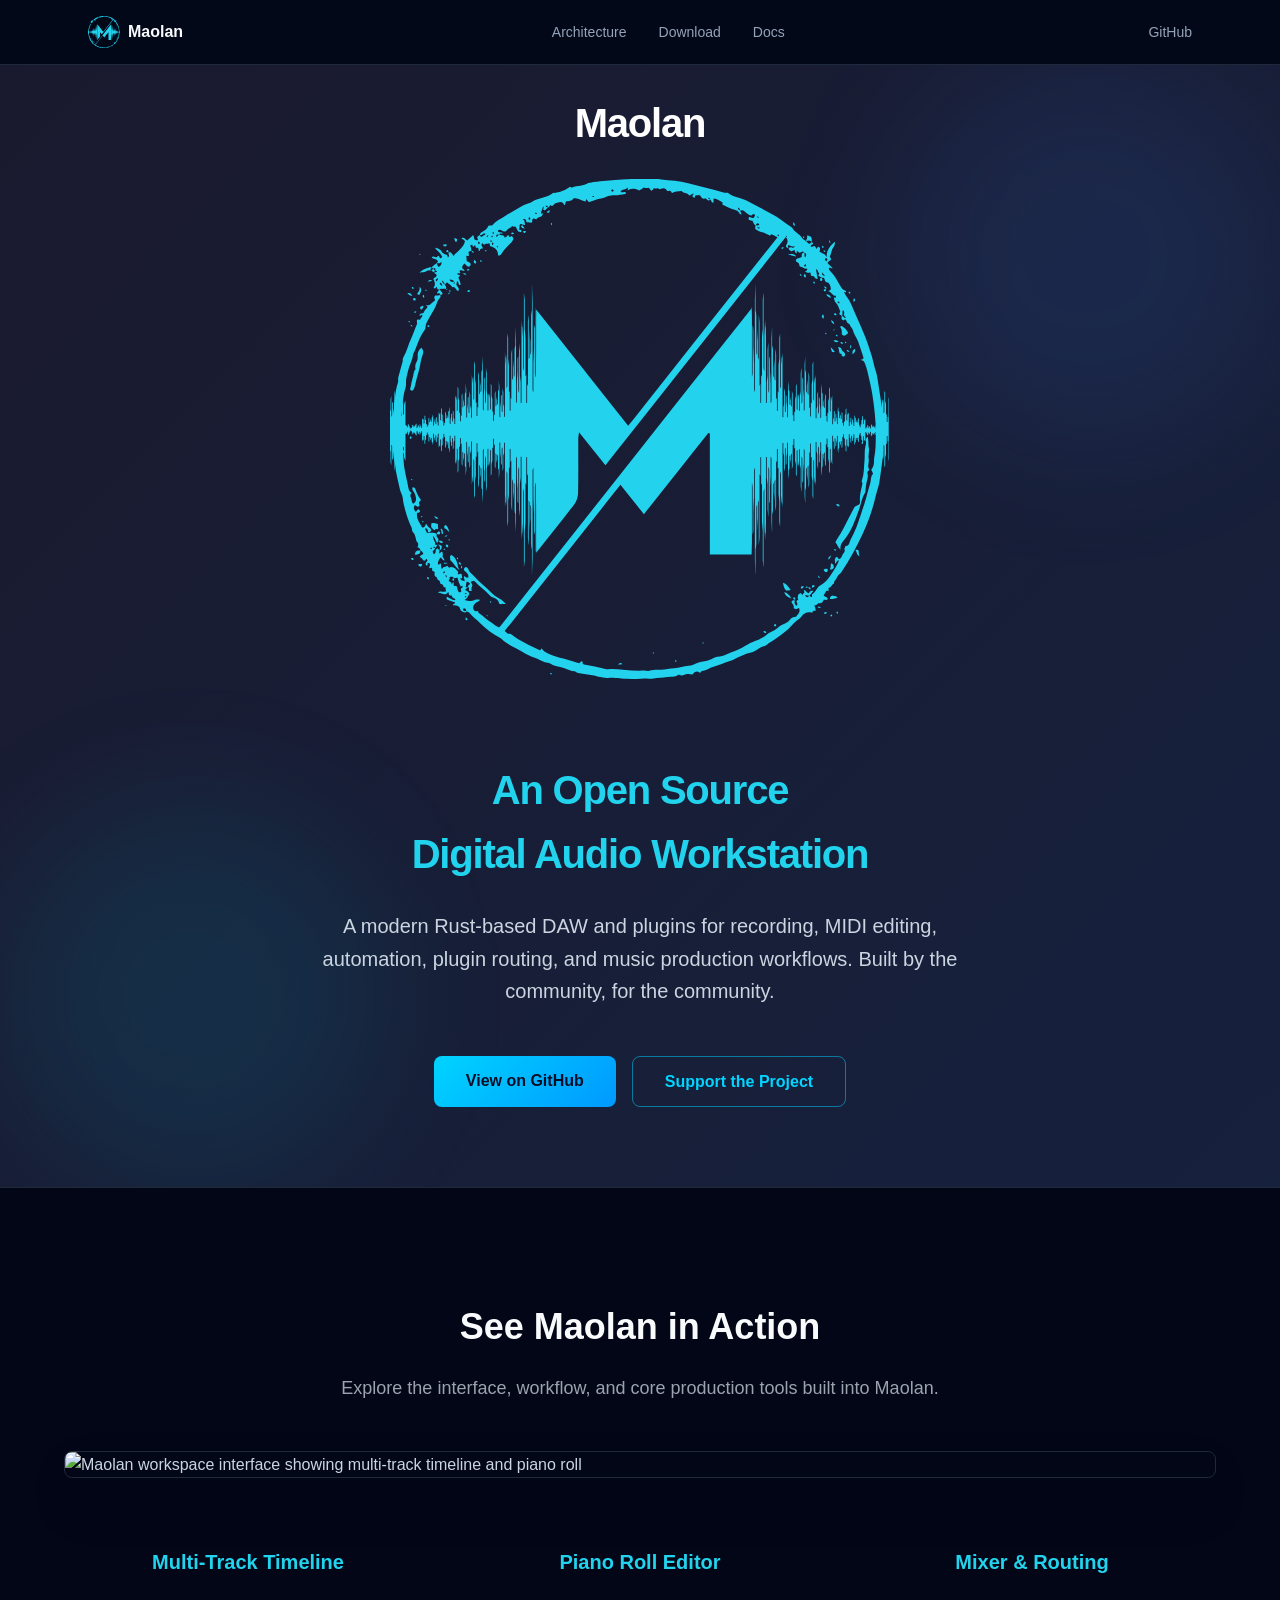
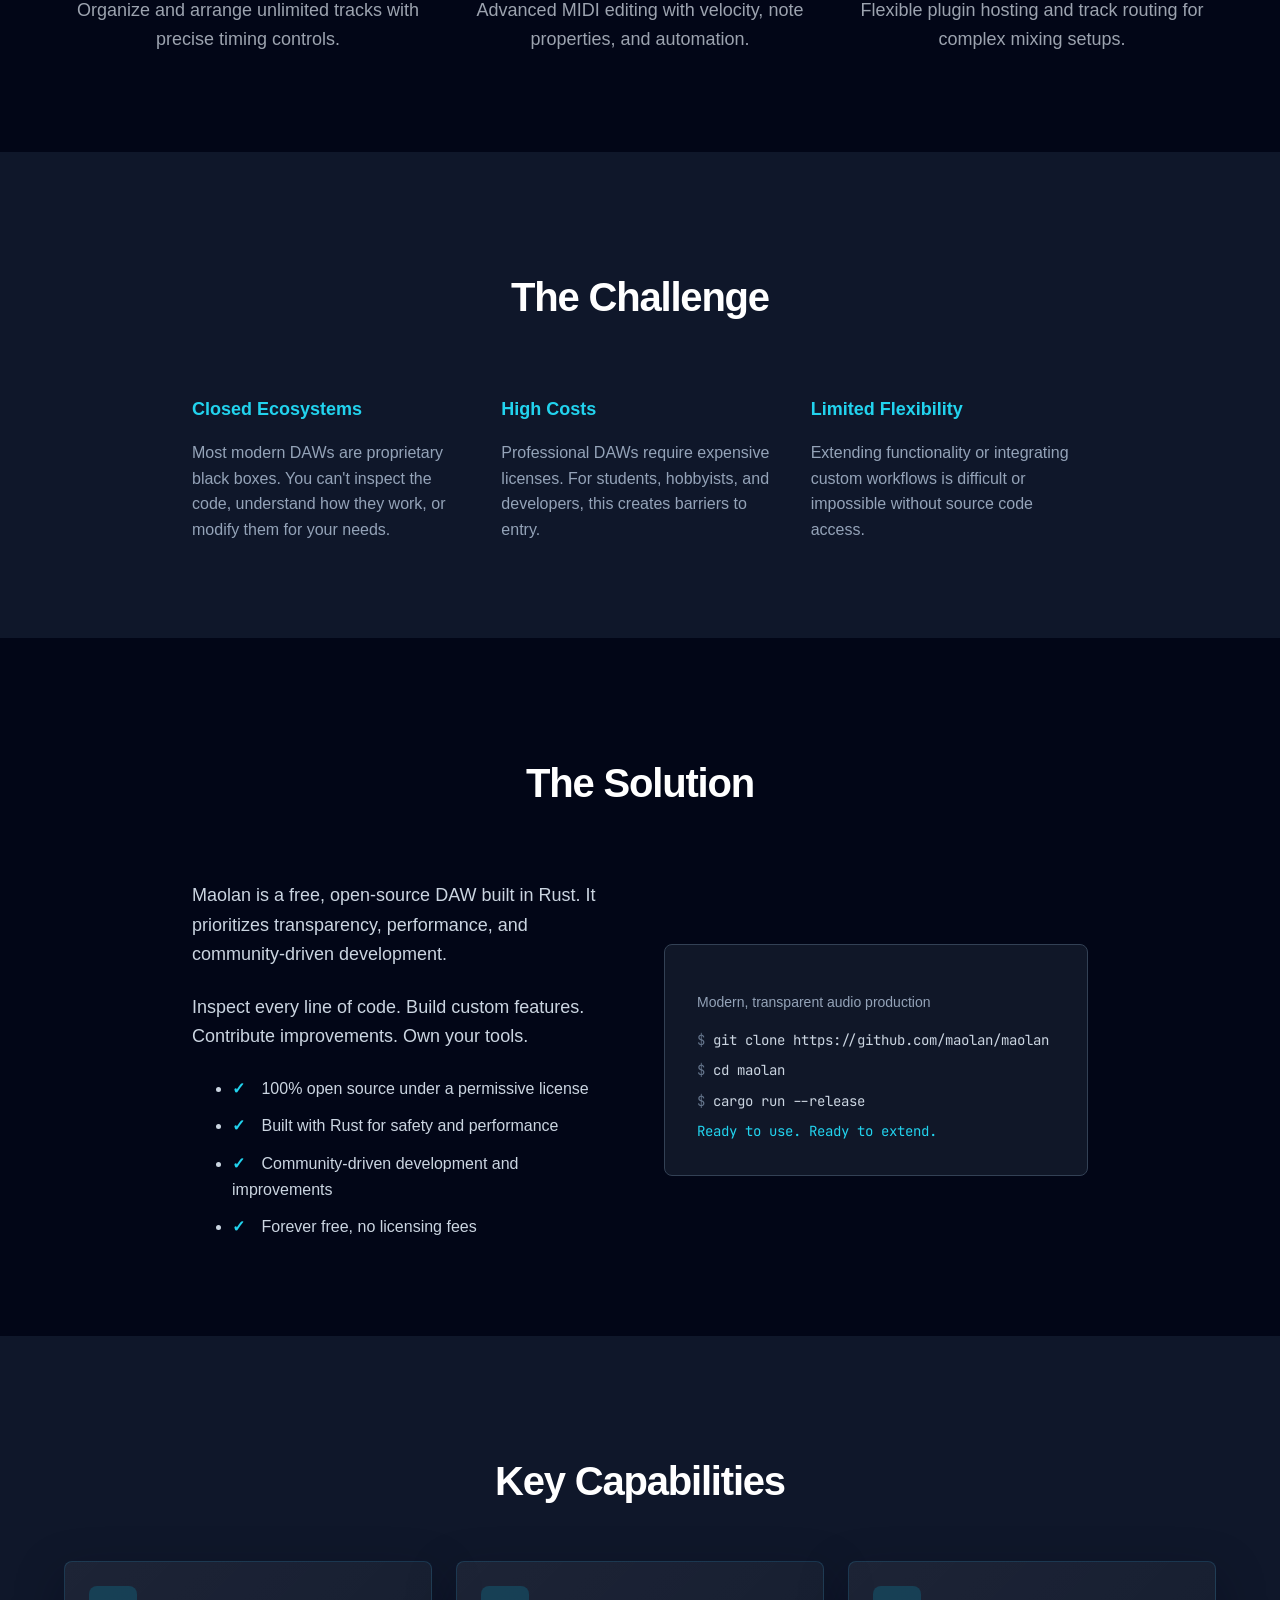
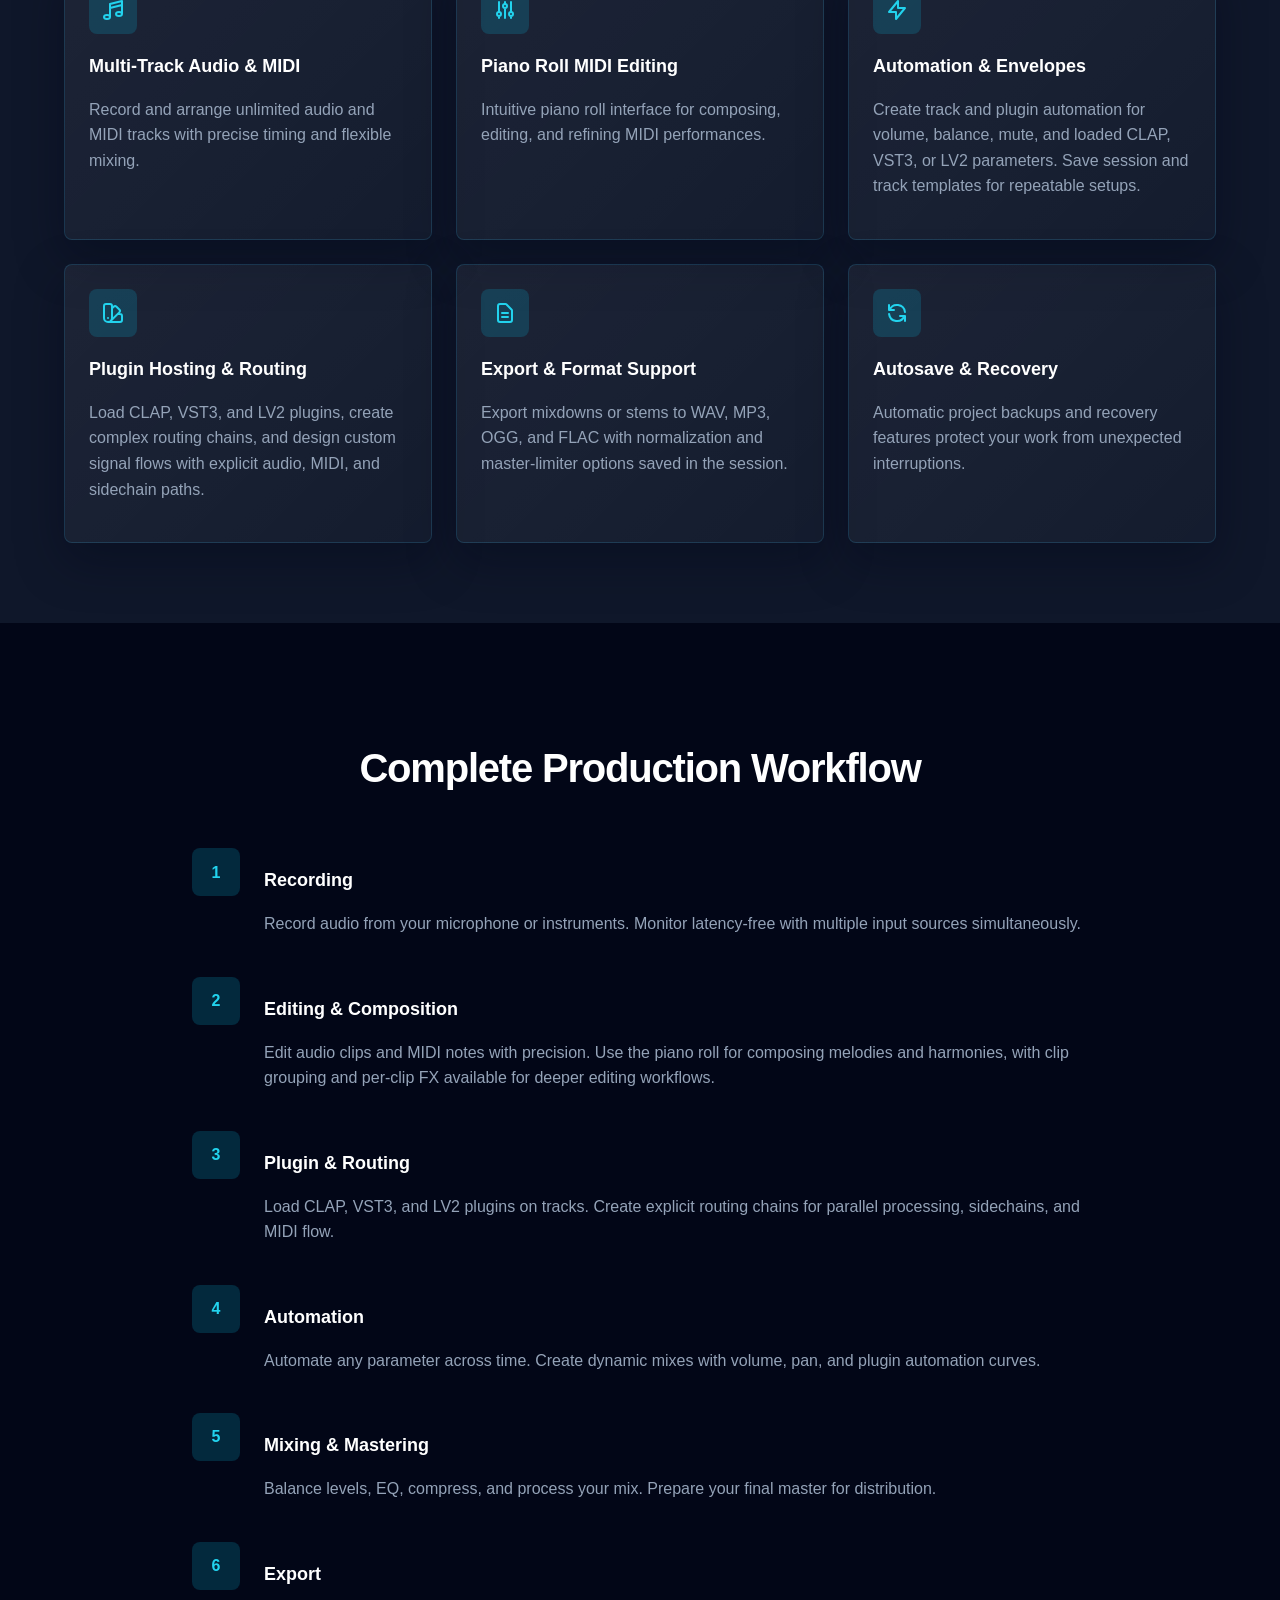
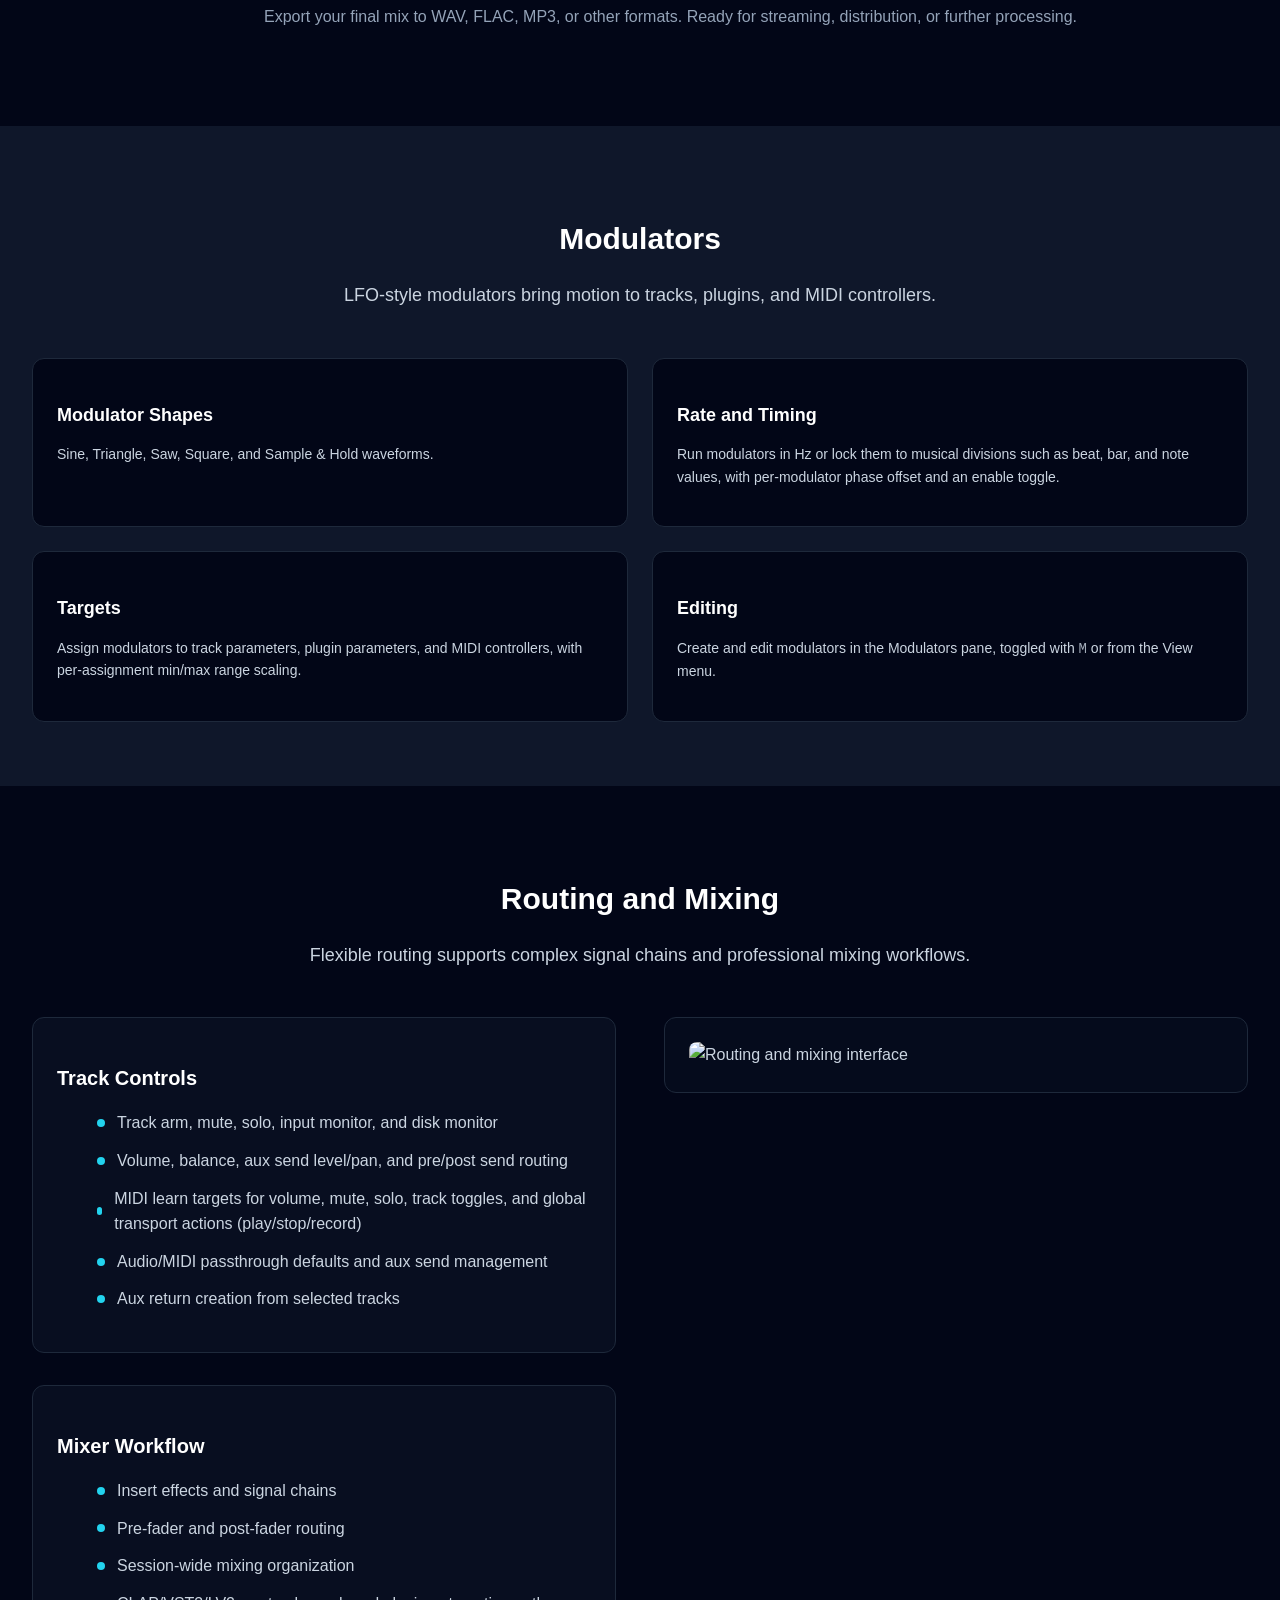
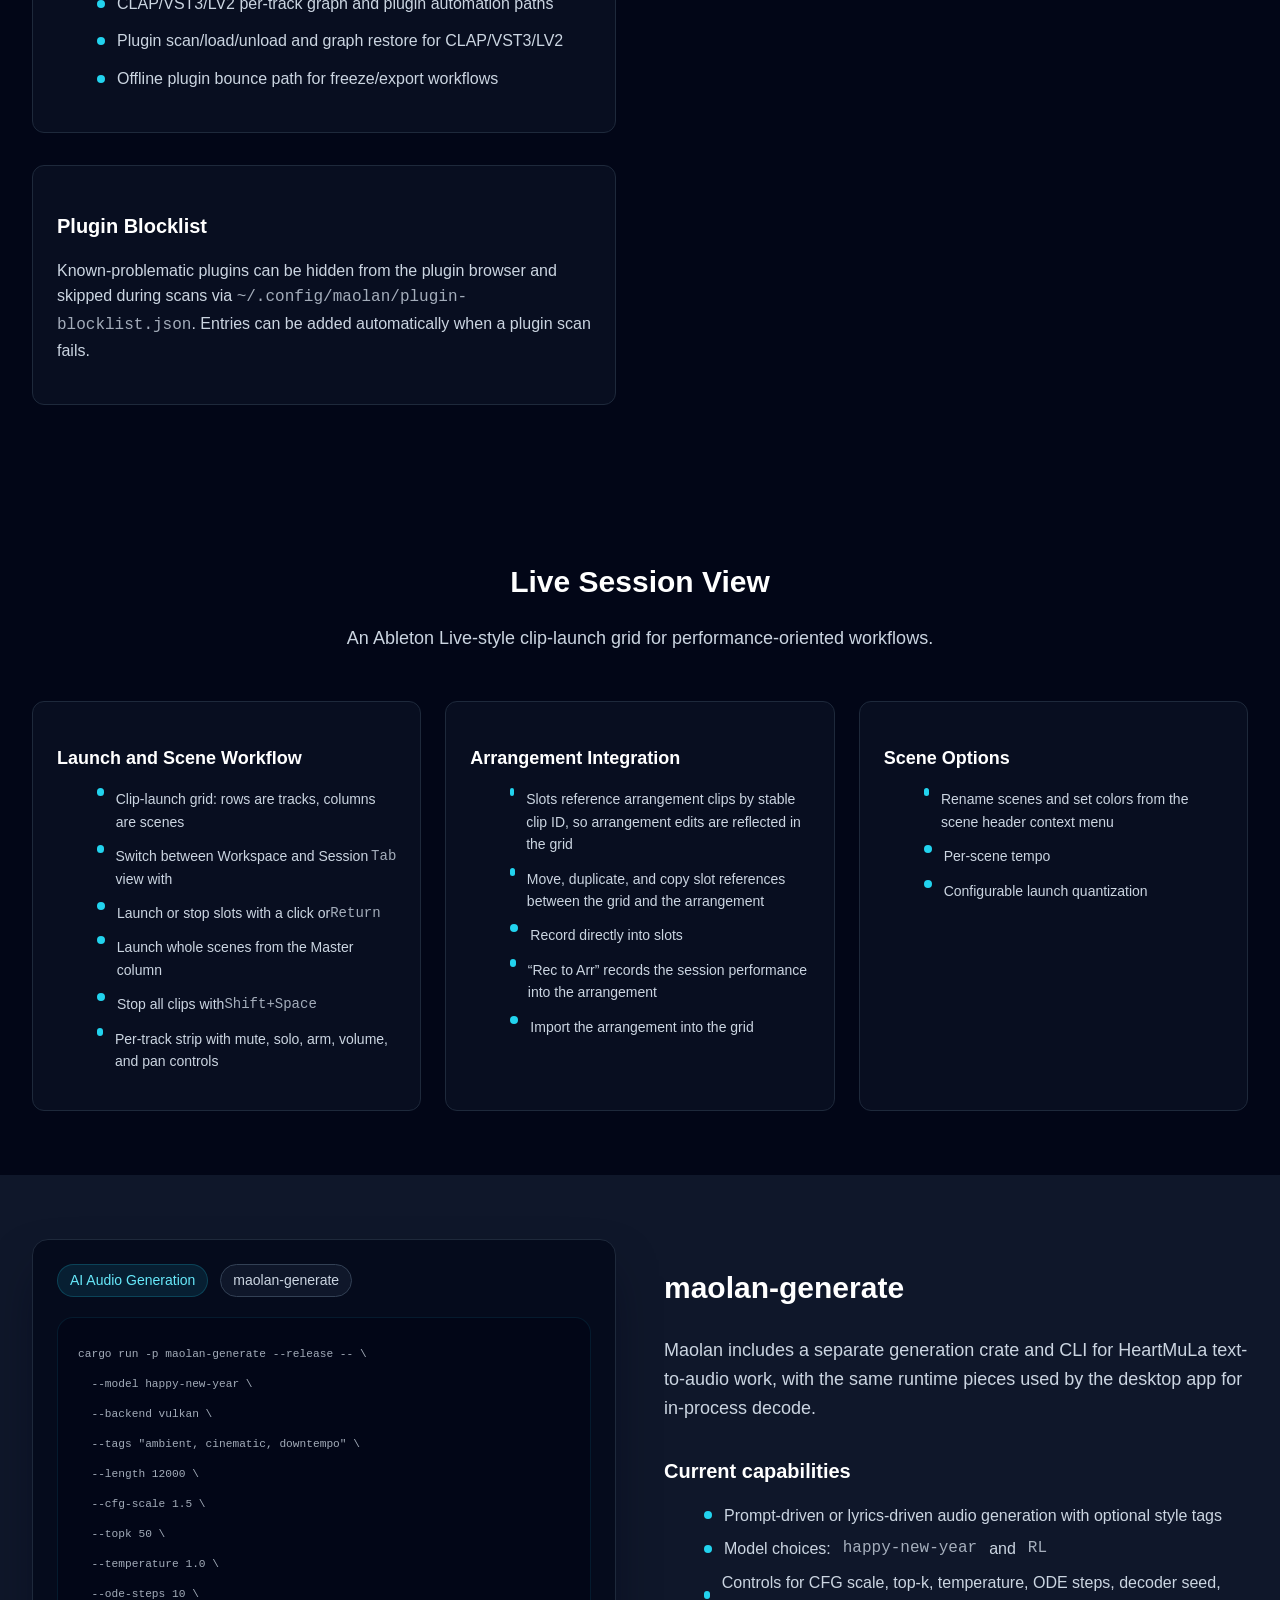
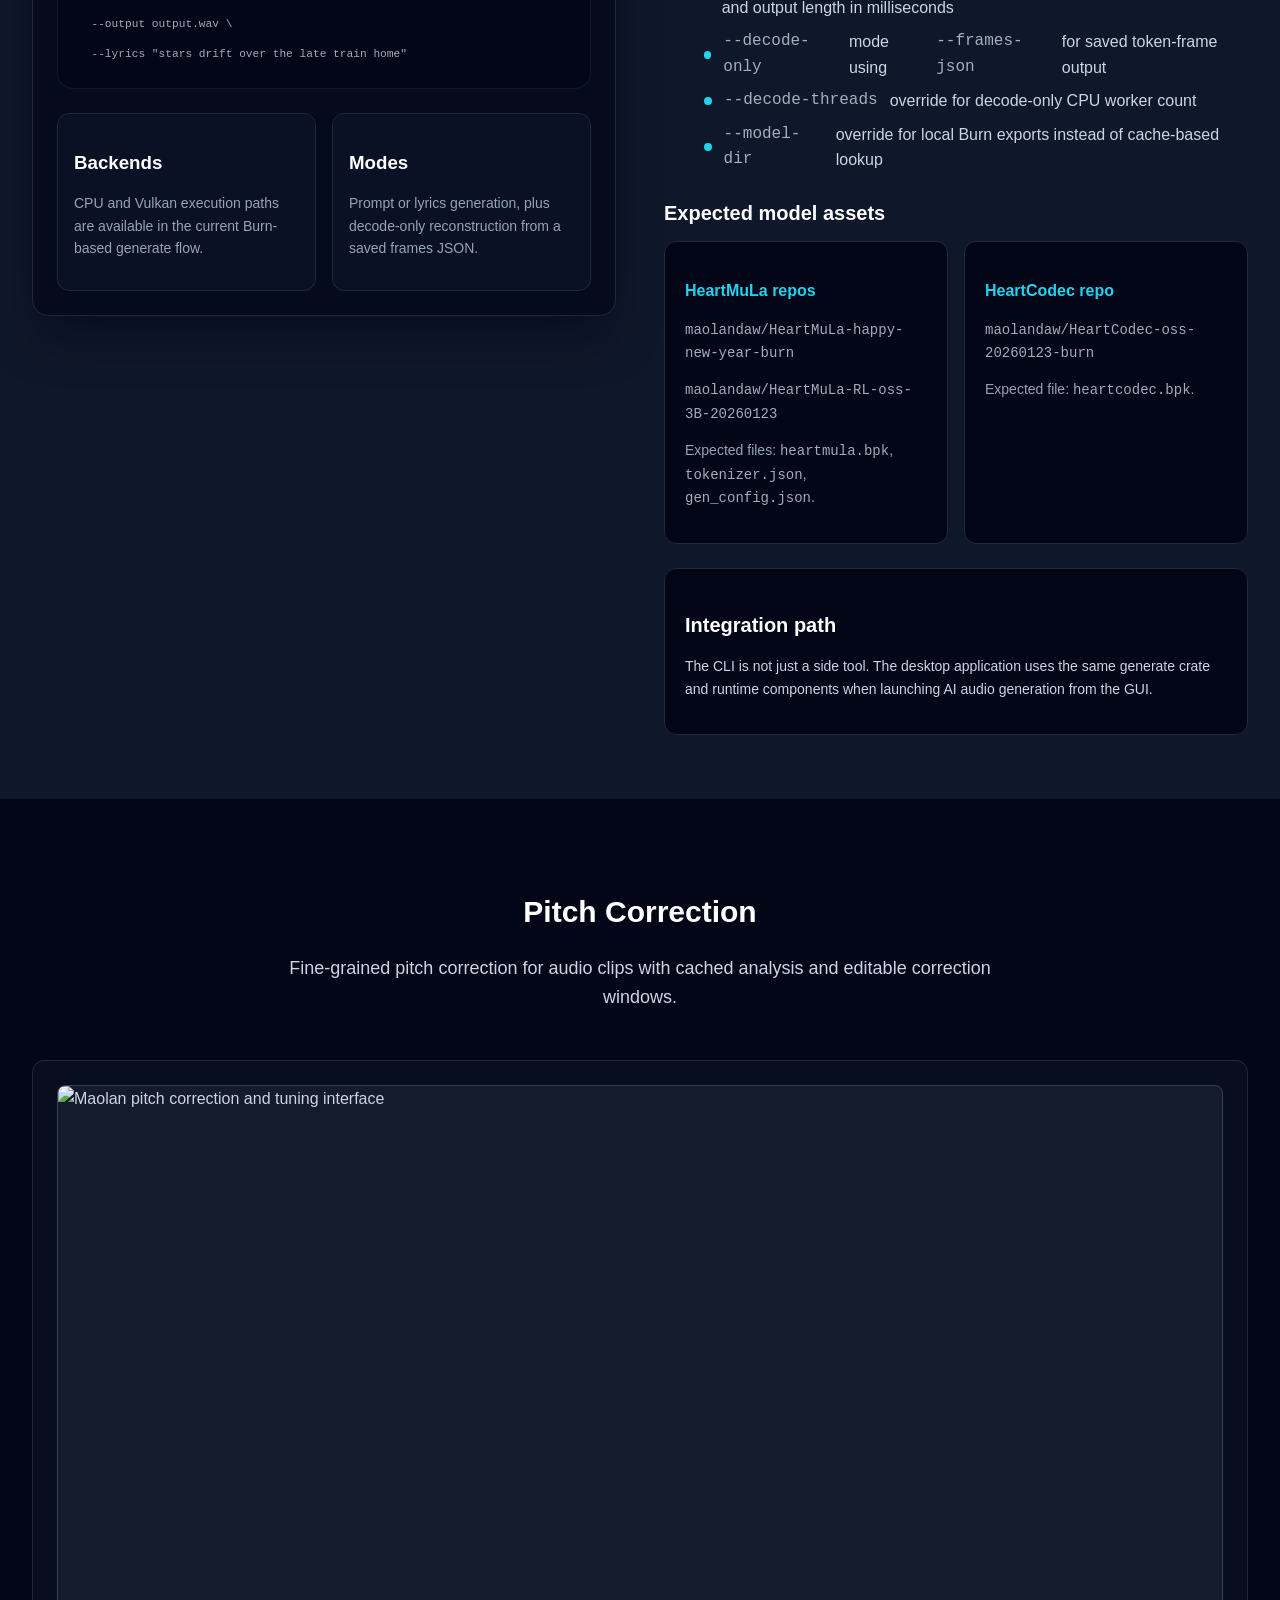
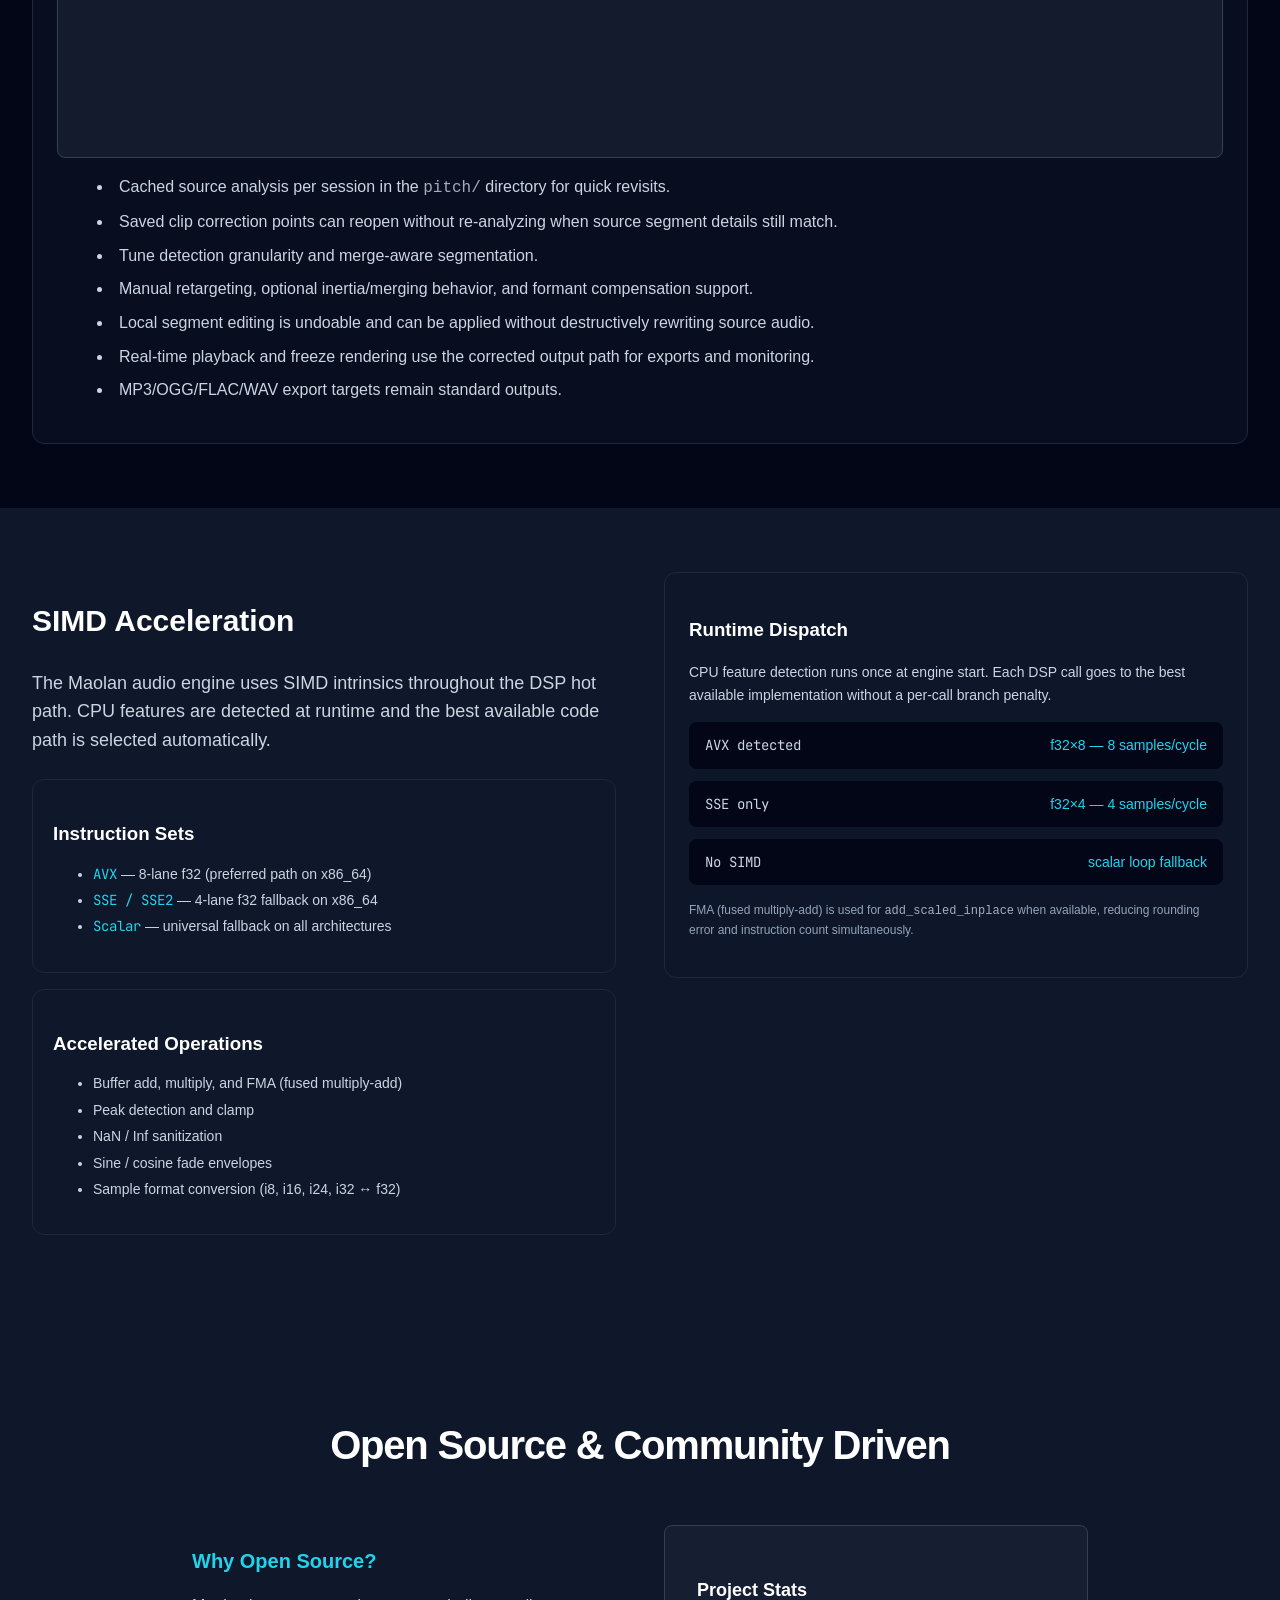
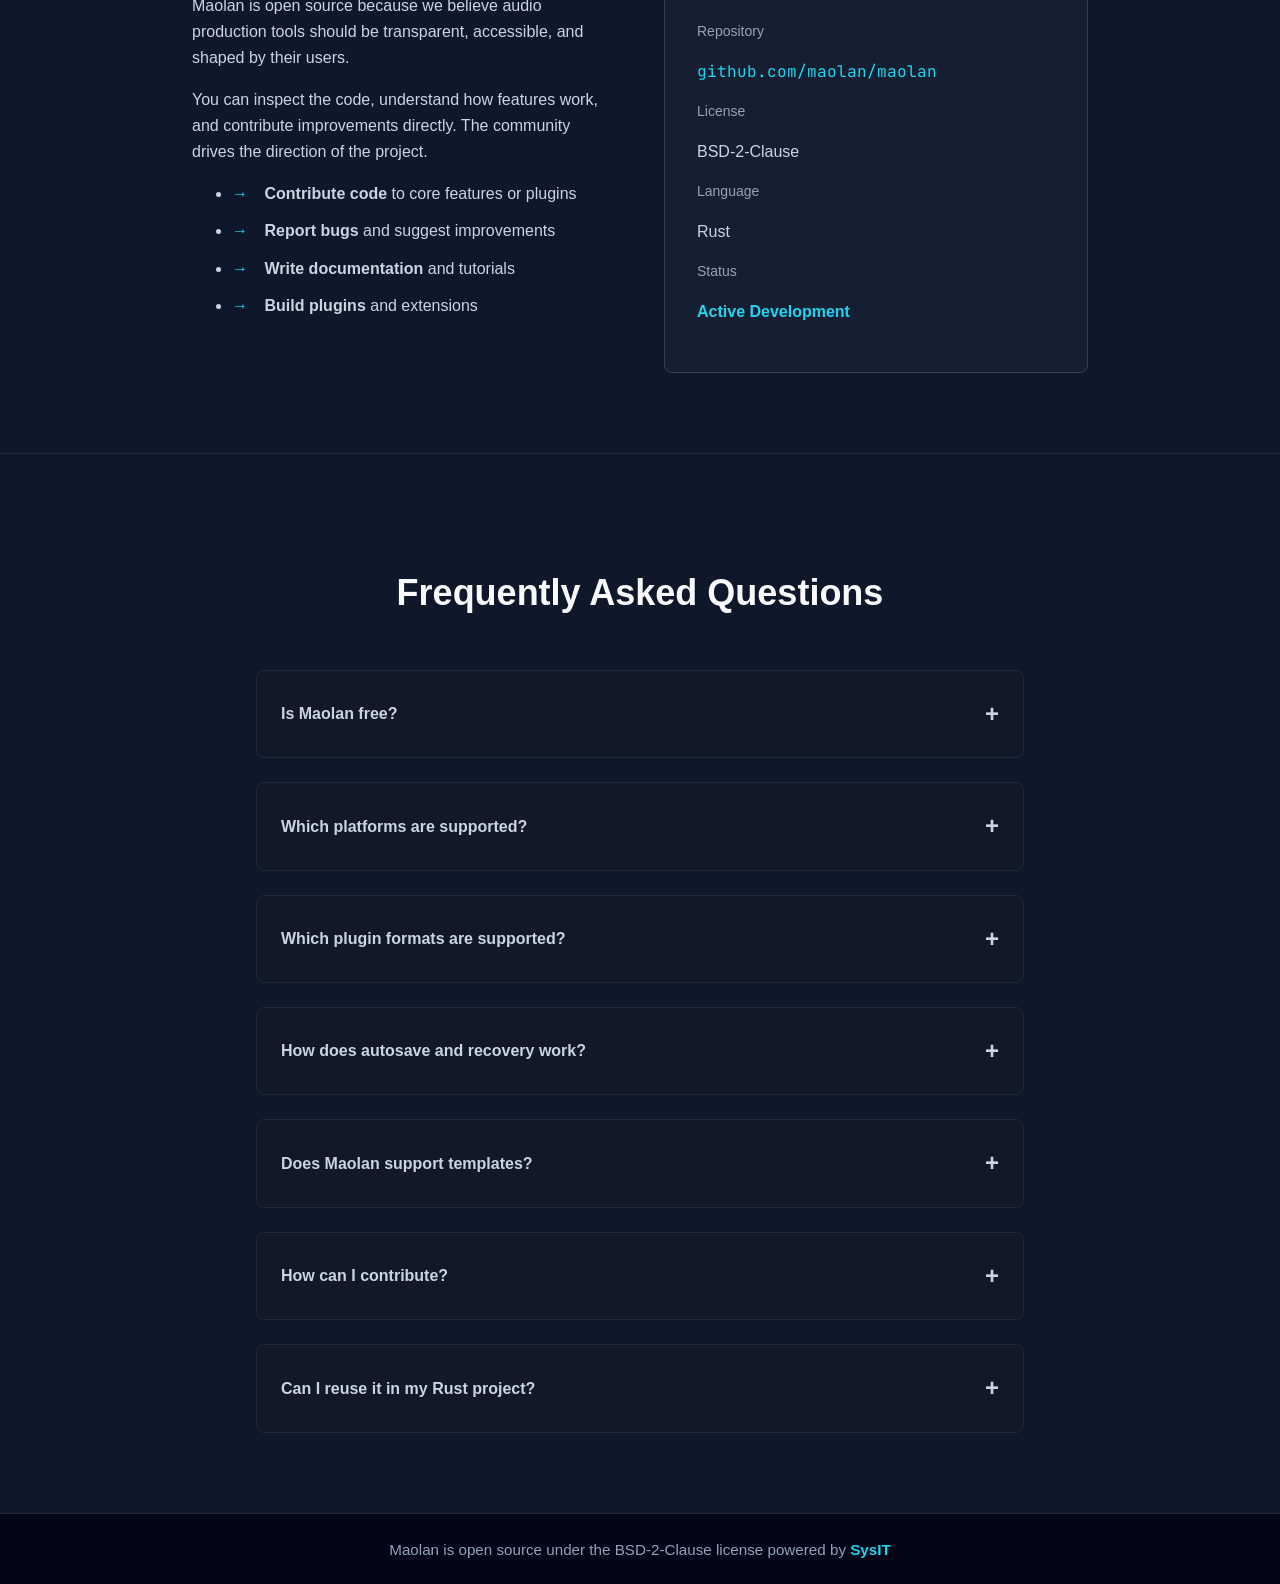
==== commit 2ef9775f: "Add architecture page" ====
--- a/index.html
+++ b/index.html
@@ -23,7 +23,7 @@
 	<body>
 		<nav class="site-nav"><div class="site-nav-inner">
 			<a class="site-brand" href="/"><img fetchpriority="high" src="/img/logo.svg" alt="Maolan logo: Open Source Digital Audio Workstation" width="32" height="32"><span>Maolan</span></a><div class="site-menu">
-				<a href="/features/">Features</a>
+				<a href="/architecture/">Architecture</a>
 				<a href="/download/">Download</a>
 				<a href="https://doc.maolan.rs" target="_blank" rel="noreferrer noopener">Docs</a>
 			</div>
@@ -217,7 +217,309 @@
 					</div>
 				</div>
 			</div>
-		</div></section><section id="open-source" class="py-20 px-6 bg-slate-900"><div class="max-w-4xl mx-auto">
+		</div></section><section class="py-16 bg-slate-900"><div class="max-w-7xl mx-auto px-4 sm:px-6 lg:px-8">
+			<div class="text-center mb-12">
+				<h2 class="text-3xl font-bold text-white mb-4">Modulators</h2>
+				<p class="text-lg text-slate-300 max-w-3xl mx-auto">LFO-style modulators bring motion to tracks, plugins, and MIDI controllers.</p>
+			</div>
+			<div class="grid md:grid-cols-2 gap-6">
+				<div class="bg-slate-950 border border-slate-800 rounded-xl p-6">
+					<h3 class="text-lg font-semibold text-white mb-3">Modulator Shapes</h3>
+					<p class="text-slate-300 text-sm">Sine, Triangle, Saw, Square, and Sample &amp; Hold waveforms.</p>
+				</div>
+				<div class="bg-slate-950 border border-slate-800 rounded-xl p-6">
+					<h3 class="text-lg font-semibold text-white mb-3">Rate and Timing</h3>
+					<p class="text-slate-300 text-sm">Run modulators in Hz or lock them to musical divisions such as beat, bar, and note values, with per-modulator phase offset and an enable toggle.</p>
+				</div>
+				<div class="bg-slate-950 border border-slate-800 rounded-xl p-6">
+					<h3 class="text-lg font-semibold text-white mb-3">Targets</h3>
+					<p class="text-slate-300 text-sm">Assign modulators to track parameters, plugin parameters, and MIDI controllers, with per-assignment min/max range scaling.</p>
+				</div>
+				<div class="bg-slate-950 border border-slate-800 rounded-xl p-6">
+					<h3 class="text-lg font-semibold text-white mb-3">Editing</h3>
+					<p class="text-slate-300 text-sm">Create and edit modulators in the Modulators pane, toggled with <code>M</code>
+						or from the View menu.</p>
+				</div>
+			</div>
+		</div></section><section class="py-16 bg-slate-950"><div class="max-w-7xl mx-auto px-4 sm:px-6 lg:px-8">
+			<div class="text-center mb-12">
+				<h2 class="text-3xl font-bold text-white mb-4">Routing and Mixing</h2>
+				<p class="text-lg text-slate-300 max-w-3xl mx-auto">Flexible routing supports complex signal chains and professional mixing workflows.</p>
+			</div>
+			<div class="grid lg:grid-cols-2 gap-12 items-start">
+				<div class="space-y-8">
+					<div class="bg-slate-900/50 border border-slate-800 rounded-xl p-6">
+						<h3 class="text-xl font-semibold text-white mb-4">Track Controls</h3>
+						<ul class="space-y-3 text-slate-300">
+							<li class="flex items-center">
+								<div class="w-2 h-2 bg-cyan-400 rounded-full mr-3"></div>Track arm, mute, solo, input monitor, and disk monitor
+							</li>
+							<li class="flex items-center">
+								<div class="w-2 h-2 bg-cyan-400 rounded-full mr-3"></div>Volume, balance, aux send level/pan, and pre/post send routing
+							</li>
+							<li class="flex items-center">
+								<div class="w-2 h-2 bg-cyan-400 rounded-full mr-3"></div>MIDI learn targets for volume, mute, solo, track toggles, and global transport actions (play/stop/record)
+							</li>
+							<li class="flex items-center">
+								<div class="w-2 h-2 bg-cyan-400 rounded-full mr-3"></div>Audio/MIDI passthrough defaults and aux send management
+							</li>
+							<li class="flex items-center">
+								<div class="w-2 h-2 bg-cyan-400 rounded-full mr-3"></div>Aux return creation from selected tracks
+							</li>
+						</ul>
+					</div>
+					<div class="bg-slate-900/50 border border-slate-800 rounded-xl p-6">
+						<h3 class="text-xl font-semibold text-white mb-4">Mixer Workflow</h3>
+						<ul class="space-y-3 text-slate-300">
+							<li class="flex items-center">
+								<div class="w-2 h-2 bg-cyan-400 rounded-full mr-3"></div>Insert effects and signal chains
+							</li>
+							<li class="flex items-center">
+								<div class="w-2 h-2 bg-cyan-400 rounded-full mr-3"></div>Pre-fader and post-fader routing
+							</li>
+							<li class="flex items-center">
+								<div class="w-2 h-2 bg-cyan-400 rounded-full mr-3"></div>Session-wide mixing organization
+							</li>
+							<li class="flex items-center">
+								<div class="w-2 h-2 bg-cyan-400 rounded-full mr-3"></div>CLAP/VST3/LV2 per-track graph and plugin automation paths
+							</li>
+							<li class="flex items-center">
+								<div class="w-2 h-2 bg-cyan-400 rounded-full mr-3"></div>Plugin scan/load/unload and graph restore for CLAP/VST3/LV2
+							</li>
+							<li class="flex items-center">
+								<div class="w-2 h-2 bg-cyan-400 rounded-full mr-3"></div>Offline plugin bounce path for freeze/export workflows
+							</li>
+						</ul>
+					</div>
+					<div class="bg-slate-900/50 border border-slate-800 rounded-xl p-6">
+						<h3 class="text-xl font-semibold text-white mb-4">Plugin Blocklist</h3>
+						<p class="text-slate-300">Known-problematic plugins can be hidden from the plugin browser and skipped during scans via <code>~/.config/maolan/plugin-blocklist.json</code>. Entries can be added automatically when a plugin scan fails.</p>
+					</div>
+				</div>
+				<div class="bg-slate-900/30 border border-slate-800 rounded-xl p-6"><img data-ai="generate" data-slot="mixing-visual" data-prompt="Modern dark DAW mixer interface with channel strips, sends, plugin inserts, and routing lines with cyan accents" data-ar="4:3" src="/img/routing.png" alt="Routing and mixing interface" width="1200" height="900" class="w-full rounded-lg object-cover" loading="lazy"></div>
+			</div>
+		</div></section><section class="py-16 bg-slate-950"><div class="max-w-7xl mx-auto px-4 sm:px-6 lg:px-8">
+			<div class="text-center mb-12">
+				<h2 class="text-3xl font-bold text-white mb-4">Live Session View</h2>
+				<p class="text-lg text-slate-300 max-w-3xl mx-auto">An Ableton Live-style clip-launch grid for performance-oriented workflows.</p>
+			</div>
+			<div class="grid md:grid-cols-2 lg:grid-cols-3 gap-6">
+				<div class="bg-slate-900/50 border border-slate-800 rounded-xl p-6">
+					<h3 class="text-lg font-semibold text-white mb-4">Launch and Scene Workflow</h3>
+					<ul class="space-y-3 text-slate-300 text-sm">
+						<li class="flex items-start">
+							<div class="w-2 h-2 bg-cyan-400 rounded-full mr-3 mt-1.5"></div>Clip-launch grid: rows are tracks, columns are scenes
+						</li>
+						<li class="flex items-start">
+							<div class="w-2 h-2 bg-cyan-400 rounded-full mr-3 mt-1.5"></div>Switch between Workspace and Session view with <code>Tab</code>
+						</li>
+						<li class="flex items-start">
+							<div class="w-2 h-2 bg-cyan-400 rounded-full mr-3 mt-1.5"></div>Launch or stop slots with a click or <code>Return</code>
+						</li>
+						<li class="flex items-start">
+							<div class="w-2 h-2 bg-cyan-400 rounded-full mr-3 mt-1.5"></div>Launch whole scenes from the Master column
+						</li>
+						<li class="flex items-start">
+							<div class="w-2 h-2 bg-cyan-400 rounded-full mr-3 mt-1.5"></div>Stop all clips with <code>Shift+Space</code>
+						</li>
+						<li class="flex items-start">
+							<div class="w-2 h-2 bg-cyan-400 rounded-full mr-3 mt-1.5"></div>Per-track strip with mute, solo, arm, volume, and pan controls
+						</li>
+					</ul>
+				</div>
+				<div class="bg-slate-900/50 border border-slate-800 rounded-xl p-6">
+					<h3 class="text-lg font-semibold text-white mb-4">Arrangement Integration</h3>
+					<ul class="space-y-3 text-slate-300 text-sm">
+						<li class="flex items-start">
+							<div class="w-2 h-2 bg-cyan-400 rounded-full mr-3 mt-1.5"></div>Slots reference arrangement clips by stable clip ID, so arrangement edits are reflected in the grid
+						</li>
+						<li class="flex items-start">
+							<div class="w-2 h-2 bg-cyan-400 rounded-full mr-3 mt-1.5"></div>Move, duplicate, and copy slot references between the grid and the arrangement
+						</li>
+						<li class="flex items-start">
+							<div class="w-2 h-2 bg-cyan-400 rounded-full mr-3 mt-1.5"></div>Record directly into slots
+						</li>
+						<li class="flex items-start">
+							<div class="w-2 h-2 bg-cyan-400 rounded-full mr-3 mt-1.5"></div>“Rec to Arr” records the session performance into the arrangement
+						</li>
+						<li class="flex items-start">
+							<div class="w-2 h-2 bg-cyan-400 rounded-full mr-3 mt-1.5"></div>Import the arrangement into the grid
+						</li>
+					</ul>
+				</div>
+				<div class="bg-slate-900/50 border border-slate-800 rounded-xl p-6">
+					<h3 class="text-lg font-semibold text-white mb-4">Scene Options</h3>
+					<ul class="space-y-3 text-slate-300 text-sm">
+						<li class="flex items-start">
+							<div class="w-2 h-2 bg-cyan-400 rounded-full mr-3 mt-1.5"></div>Rename scenes and set colors from the scene header context menu
+						</li>
+						<li class="flex items-start">
+							<div class="w-2 h-2 bg-cyan-400 rounded-full mr-3 mt-1.5"></div>Per-scene tempo
+						</li>
+						<li class="flex items-start">
+							<div class="w-2 h-2 bg-cyan-400 rounded-full mr-3 mt-1.5"></div>Configurable launch quantization
+						</li>
+					</ul>
+				</div>
+			</div>
+		</div></section><section class="py-16 bg-slate-900"><div class="max-w-7xl mx-auto px-4 sm:px-6 lg:px-8"><div class="grid lg:grid-cols-2 gap-12 items-start">
+			<div class="order-2 lg:order-1"><div class="bg-slate-950/70 border border-slate-800 rounded-2xl p-6 shadow-2xl">
+				<div class="flex flex-wrap gap-3 mb-5">
+					<span class="px-3 py-1 rounded-full bg-cyan-400/10 border border-cyan-400/20 text-cyan-300 text-sm font-medium">AI Audio Generation</span>
+					<span class="px-3 py-1 rounded-full bg-slate-900 border border-slate-700 text-slate-300 text-sm">maolan-generate</span>
+				</div>
+				<pre class="overflow-x-auto rounded-2xl border border-cyan-400/10 bg-slate-950 p-5 text-sm leading-7 text-slate-200"><code>cargo run -p maolan-generate --release -- \
+  --model happy-new-year \
+  --backend vulkan \
+  --tags "ambient, cinematic, downtempo" \
+  --length 12000 \
+  --cfg-scale 1.5 \
+  --topk 50 \
+  --temperature 1.0 \
+  --ode-steps 10 \
+  --output output.wav \
+  --lyrics "stars drift over the late train home"</code></pre>
+				<div class="grid sm:grid-cols-2 gap-4 mt-6">
+					<div class="rounded-xl border border-slate-800 bg-slate-900/60 p-4">
+						<h3 class="text-white font-semibold mb-2">Backends</h3>
+						<p class="text-slate-400 text-sm">CPU and Vulkan execution paths are available in the current Burn-based generate flow.</p>
+					</div>
+					<div class="rounded-xl border border-slate-800 bg-slate-900/60 p-4">
+						<h3 class="text-white font-semibold mb-2">Modes</h3>
+						<p class="text-slate-400 text-sm">Prompt or lyrics generation, plus decode-only reconstruction from a saved frames JSON.</p>
+					</div>
+				</div>
+			</div></div>
+			<div class="order-1 lg:order-2">
+				<h2 class="text-3xl font-bold text-white mb-6">maolan-generate</h2>
+				<p class="text-slate-300 text-lg mb-8">Maolan includes a separate generation crate and CLI for HeartMuLa text-to-audio work, with the same runtime pieces used by the desktop app for in-process decode.</p>
+				<div class="space-y-6">
+					<div>
+						<h3 class="text-xl font-semibold text-white mb-3">Current capabilities</h3>
+						<ul class="space-y-2 text-slate-300">
+							<li class="flex items-center gap-3">
+								<div class="w-2 h-2 bg-cyan-400 rounded-full"></div>Prompt-driven or lyrics-driven audio generation with optional style tags
+							</li>
+							<li class="flex items-center gap-3">
+								<div class="w-2 h-2 bg-cyan-400 rounded-full"></div>Model choices: <code>happy-new-year</code>
+								and <code>RL</code>
+							</li>
+							<li class="flex items-center gap-3">
+								<div class="w-2 h-2 bg-cyan-400 rounded-full"></div>Controls for CFG scale, top-k, temperature, ODE steps, decoder seed, and output length in milliseconds
+							</li>
+							<li class="flex items-center gap-3">
+								<div class="w-2 h-2 bg-cyan-400 rounded-full"></div>
+								<code>--decode-only</code>
+								mode using <code>--frames-json</code>
+								for saved token-frame output
+							</li>
+							<li class="flex items-center gap-3">
+								<div class="w-2 h-2 bg-cyan-400 rounded-full"></div>
+								<code>--decode-threads</code>
+								override for decode-only CPU worker count
+							</li>
+							<li class="flex items-center gap-3">
+								<div class="w-2 h-2 bg-cyan-400 rounded-full"></div>
+								<code>--model-dir</code>
+								override for local Burn exports instead of cache-based lookup
+							</li>
+						</ul>
+					</div>
+					<div>
+						<h3 class="text-xl font-semibold text-white mb-3">Expected model assets</h3>
+						<div class="grid sm:grid-cols-2 gap-4">
+							<div class="bg-slate-950 border border-slate-800 rounded-xl p-5">
+								<p class="text-cyan-400 font-semibold mb-2">HeartMuLa repos</p>
+								<p class="text-slate-300 text-sm mb-2"><code>maolandaw/HeartMuLa-happy-new-year-burn</code></p>
+								<p class="text-slate-300 text-sm mb-2"><code>maolandaw/HeartMuLa-RL-oss-3B-20260123</code></p>
+								<p class="text-slate-400 text-sm">Expected files: <code>heartmula.bpk</code>, <code>tokenizer.json</code>, <code>gen_config.json</code>.</p>
+							</div>
+							<div class="bg-slate-950 border border-slate-800 rounded-xl p-5">
+								<p class="text-cyan-400 font-semibold mb-2">HeartCodec repo</p>
+								<p class="text-slate-300 text-sm mb-2"><code>maolandaw/HeartCodec-oss-20260123-burn</code></p>
+								<p class="text-slate-400 text-sm">Expected file: <code>heartcodec.bpk</code>.</p>
+							</div>
+						</div>
+					</div>
+					<div class="bg-slate-950 border border-slate-800 rounded-xl p-5">
+						<h3 class="text-xl font-semibold text-white mb-3">Integration path</h3>
+						<p class="text-slate-300 text-sm">The CLI is not just a side tool. The desktop application uses the same generate crate and runtime components when launching AI audio generation from the GUI.</p>
+					</div>
+				</div>
+			</div>
+		</div></div></section><section class="py-16 bg-slate-950"><div class="max-w-7xl mx-auto px-4 sm:px-6 lg:px-8">
+			<div class="text-center mb-12">
+				<h2 class="text-3xl font-bold text-white mb-4">Pitch Correction</h2>
+				<p class="text-lg text-slate-300 max-w-3xl mx-auto">Fine-grained pitch correction for audio clips with cached analysis and editable correction windows.</p>
+			</div>
+			<div class="bg-slate-900/50 border border-slate-800 rounded-xl p-6">
+				<div class="rounded-lg border border-slate-700 bg-slate-800/50 mb-4 overflow-hidden"><img src="/img/pitch-correction.png" alt="Maolan pitch correction and tuning interface" width="1492" height="860" loading="lazy" class="w-full h-auto block"></div>
+				<ul class="text-slate-300 space-y-2 list-disc list-inside">
+					<li>Cached source analysis per session in the <code>pitch/</code>
+						directory for quick revisits.</li>
+					<li>Saved clip correction points can reopen without re-analyzing when source segment details still match.</li>
+					<li>Tune detection granularity and merge-aware segmentation.</li>
+					<li>Manual retargeting, optional inertia/merging behavior, and formant compensation support.</li>
+					<li>Local segment editing is undoable and can be applied without destructively rewriting source audio.</li>
+					<li>Real-time playback and freeze rendering use the corrected output path for exports and monitoring.</li>
+					<li>MP3/OGG/FLAC/WAV export targets remain standard outputs.</li>
+				</ul>
+			</div>
+		</div></section><section class="py-16 bg-slate-900"><div class="max-w-7xl mx-auto px-4 sm:px-6 lg:px-8"><div class="grid lg:grid-cols-2 gap-12 items-start">
+			<div>
+				<h2 class="text-3xl font-bold text-white mb-6">SIMD Acceleration</h2>
+				<p class="text-slate-300 text-lg mb-6">The Maolan audio engine uses SIMD intrinsics throughout the DSP hot path. CPU features are detected at runtime and the best available code path is selected automatically.</p>
+				<div class="space-y-4">
+					<div class="bg-slate-900 border border-slate-800 rounded-xl p-5">
+						<h3 class="text-white font-semibold mb-2">Instruction Sets</h3>
+						<ul class="text-slate-300 text-sm space-y-1">
+							<li>
+								<span class="text-cyan-400 font-mono">AVX</span>
+								— 8-lane f32 (preferred path on x86_64)
+							</li>
+							<li>
+								<span class="text-cyan-400 font-mono">SSE / SSE2</span>
+								— 4-lane f32 fallback on x86_64
+							</li>
+							<li>
+								<span class="text-cyan-400 font-mono">Scalar</span>
+								— universal fallback on all architectures
+							</li>
+						</ul>
+					</div>
+					<div class="bg-slate-900 border border-slate-800 rounded-xl p-5">
+						<h3 class="text-white font-semibold mb-2">Accelerated Operations</h3>
+						<ul class="text-slate-300 text-sm space-y-1">
+							<li>Buffer add, multiply, and FMA (fused multiply-add)</li>
+							<li>Peak detection and clamp</li>
+							<li>NaN / Inf sanitization</li>
+							<li>Sine / cosine fade envelopes</li>
+							<li>Sample format conversion (i8, i16, i24, i32 ↔ f32)</li>
+						</ul>
+					</div>
+				</div>
+			</div>
+			<div class="bg-slate-900/50 border border-slate-800 rounded-xl p-6">
+				<h3 class="text-white font-semibold mb-4">Runtime Dispatch</h3>
+				<p class="text-slate-300 text-sm mb-4">CPU feature detection runs once at engine start. Each DSP call goes to the best available implementation without a per-call branch penalty.</p>
+				<div class="space-y-3">
+					<div class="flex items-center justify-between bg-slate-950 rounded-lg px-4 py-3">
+						<span class="text-slate-300 text-sm font-mono">AVX detected</span>
+						<span class="text-cyan-400 text-sm">f32×8 — 8 samples/cycle</span>
+					</div>
+					<div class="flex items-center justify-between bg-slate-950 rounded-lg px-4 py-3">
+						<span class="text-slate-300 text-sm font-mono">SSE only</span>
+						<span class="text-cyan-400 text-sm">f32×4 — 4 samples/cycle</span>
+					</div>
+					<div class="flex items-center justify-between bg-slate-950 rounded-lg px-4 py-3">
+						<span class="text-slate-300 text-sm font-mono">No SIMD</span>
+						<span class="text-cyan-400 text-sm">scalar loop fallback</span>
+					</div>
+				</div>
+				<p class="text-slate-400 text-xs mt-4">FMA (fused multiply-add) is used for <code>add_scaled_inplace</code>
+					when available, reducing rounding error and instruction count simultaneously.</p>
+			</div>
+		</div></div></section><section id="open-source" class="py-20 px-6 bg-slate-900"><div class="max-w-4xl mx-auto">
 			<h2 class="text-center section-title mb-12 text-white">Open Source &amp; Community Driven</h2>
 			<div class="grid md:grid-cols-2 gap-12">
 				<div>
--- a/css/main.css
+++ b/css/main.css
@@ -0,0 +1 @@
+@import url("https://unpkg.com/chota@latest/dist/chota.min.css"); @import url("https://fonts.googleapis.com/css2?family=Inter:wght@400;500;600;700;800&family=JetBrains+Mono:wght@400;600&display=swap"); :root { --bg-color: #020617; --bg-secondary-color: #0f172a; --color-primary: #00d4ff; --color-lightGrey: rgba(148, 163, 184, 0.24); --color-grey: #94a3b8; --color-darkGrey: #1e293b; --color-error: #fb7185; --color-success: #22c55e; --font-family-sans: "Inter", sans-serif; --font-family-mono: "JetBrains Mono", monospace; --font-size: 1rem; --grid-maxWidth: 76rem; --grid-gutter: 2rem;}*, *::before, *::after { box-sizing: border-box;}html { font-size: 100%; scroll-behavior: smooth;}body { margin: 0; font-family: "Inter", sans-serif; color: #f8fafc; background: radial-gradient(circle at top right, rgba(0, 153, 255, 0.18), transparent 28%), radial-gradient(circle at bottom left, rgba(0, 212, 255, 0.14), transparent 32%), linear-gradient(180deg, #0f172a 0%, #020617 40%, #020617 100%);}code, kbd, pre, .font-mono { font-family: "JetBrains Mono", monospace;}img { max-width: 100%; height: auto;}a { color: inherit; text-decoration: none;}.gradient-dark { background: linear-gradient(135deg, #1a1a2e 0%, #16213e 100%);}.gradient-accent { background: linear-gradient(135deg, #00d4ff 0%, #0099ff 100%);}.glow-blue { box-shadow: 0 0 30px rgba(0, 212, 255, 0.2);}.feature-card, .glass-card { background: linear-gradient( 135deg, rgba(255, 255, 255, 0.06) 0%, rgba(255, 255, 255, 0.025) 100% ); border: 1px solid rgba(56, 189, 248, 0.16); box-shadow: 0 18px 48px rgba(2, 6, 23, 0.35);}.feature-card { transition: all 0.3s ease;}.feature-card:hover { border-color: rgba(0, 212, 255, 0.3); background: linear-gradient( 135deg, rgba(255, 255, 255, 0.08) 0%, rgba(255, 255, 255, 0.03) 100% ); box-shadow: 0 0 20px rgba(0, 212, 255, 0.15);}.btn-primary { display: inline-block; background: linear-gradient(135deg, #00d4ff 0%, #0099ff 100%); color: #0a0e27; font-weight: 600; transition: all 0.3s ease;}.btn-primary:hover { transform: translateY(-2px); box-shadow: 0 10px 30px rgba(0, 212, 255, 0.3);}.btn-secondary { display: inline-block; border: 1.5px solid rgba(0, 212, 255, 0.5); color: #00d4ff; font-weight: 600; transition: all 0.3s ease;}.btn-secondary:hover { background: rgba(0, 212, 255, 0.1); border-color: #00d4ff; transform: translateY(-2px);}.section-title { font-size: 2.5rem; font-weight: 800; letter-spacing: -0.03em;}.flow-line { position: relative;}.flow-line::before { content: ""; position: absolute; top: 2rem; left: 2rem; bottom: 2rem; width: 1px; background: linear-gradient( 180deg, rgba(0, 212, 255, 0.45) 0%, rgba(0, 153, 255, 0.08) 100% );}.detail-row, .shortcut-row { border-bottom: 1px solid rgba(148, 163, 184, 0.12);}.detail-row:last-child, .shortcut-row:last-child { border-bottom: 0;}.kbd, .code-pill { display: inline-flex; align-items: center; justify-content: center; min-height: 2rem; padding: 0.35rem 0.65rem; border-radius: 0.65rem; border: 1px solid rgba(0, 212, 255, 0.22); background: rgba(15, 23, 42, 0.92); color: #d8f7ff; font-size: 0.82rem; font-weight: 600; letter-spacing: -0.01em; box-shadow: inset 0 -1px 0 rgba(255, 255, 255, 0.05);}.group[open] .group-open\:rotate-180 { transform: rotate(180deg);}.group:hover .group-hover\:text-cyan-400 { color: #22d3ee;}.group:hover .group-hover\:bg-cyan-500\/30 { background-color: rgba(6, 182, 212, 0.3);}.absolute { position: absolute;}.relative { position: relative;}.fixed { position: fixed;}.top-0 { top: 0;}.top-1 { top: 0.25rem;}.right-0 { right: 0;}.bottom-0 { bottom: 0;}.left-0 { left: 0;}.inset-0 { inset: 0;}.z-10 { z-index: 10;}.z-50 { z-index: 50;}.block { display: block;}.hidden { display: none;}.inline-block { display: inline-block;}.flex { display: flex;}.inline-flex { display: inline-flex;}.grid { display: grid;}.flex-col { flex-direction: column;}.flex-wrap { flex-wrap: wrap;}.flex-auto { flex: 1 1 auto;}.flex-shrink-0 { flex-shrink: 0;}.items-start { align-items: flex-start;}.items-center { align-items: center;}.items-end { align-items: flex-end;}.justify-between { justify-content: space-between;}.justify-center { justify-content: center;}.text-center { text-align: center;}.overflow-hidden { overflow: hidden;}.overflow-x-auto { overflow-x: auto;}.object-cover { object-fit: cover;}.cursor-pointer { cursor: pointer;}.break-all { word-break: break-all;}.italic { font-style: italic;}.uppercase { text-transform: uppercase;}.transform { transform: translateZ(0);}.transition, .transition-colors, .transition-transform { transition-duration: 0.2s; transition-timing-function: ease;}.transition { transition-property: all;}.transition-colors { transition-property: color, background-color, border-color, box-shadow;}.transition-transform { transition-property: transform;}.duration-200 { transition-duration: 0.2s;}.backdrop-blur-md { backdrop-filter: blur(12px);}.backdrop-blur-sm { backdrop-filter: blur(4px);}.blur-3xl { filter: blur(64px);}.w-2 { width: 0.5rem;}.w-4 { width: 1rem;}.w-5 { width: 1.25rem;}.w-6 { width: 1.5rem;}.w-8 { width: 2rem;}.w-12 { width: 3rem;}.w-16 { width: 4rem;}.w-96 { width: 24rem;}.w-full { width: 100%;}.h-2 { height: 0.5rem;}.h-4 { height: 1rem;}.h-5 { height: 1.25rem;}.h-6 { height: 1.5rem;}.h-8 { height: 2rem;}.h-12 { height: 3rem;}.h-16 { height: 4rem;}.h-96 { height: 24rem;}.h-auto { height: auto;}.max-w-md { max-width: 28rem;}.max-w-2xl { max-width: 42rem;}.max-w-3xl { max-width: 48rem;}.max-w-4xl { max-width: 56rem;}.max-w-5xl { max-width: 64rem;}.max-w-6xl { max-width: 72rem;}.max-w-7xl { max-width: 80rem;}.logo { max-height: 500px;}.mx-auto { margin-left: auto; margin-right: auto;}.mb-1 { margin-bottom: 0.25rem;}.mb-2 { margin-bottom: 0.5rem;}.mb-3 { margin-bottom: 0.75rem;}.mb-4 { margin-bottom: 1rem;}.mb-5 { margin-bottom: 1.25rem;}.mb-6 { margin-bottom: 1.5rem;}.mb-8 { margin-bottom: 2rem;}.mb-10 { margin-bottom: 2.5rem;}.mb-12 { margin-bottom: 3rem;}.mb-16 { margin-bottom: 4rem;}.mr-2 { margin-right: 0.5rem;}.mr-3 { margin-right: 0.75rem;}.mr-4 { margin-right: 1rem;}.mt-1 { margin-top: 0.25rem;}.mt-2 { margin-top: 0.5rem;}.mt-3 { margin-top: 0.75rem;}.mt-4 { margin-top: 1rem;}.mt-5 { margin-top: 1.25rem;}.mt-6 { margin-top: 1.5rem;}.mt-8 { margin-top: 2rem;}.mt-10 { margin-top: 2.5rem;}.mt-12 { margin-top: 3rem;}.mt-16 { margin-top: 4rem;}.p-3 { padding: 0.75rem;}.p-4 { padding: 1rem;}.p-5 { padding: 1.25rem;}.p-6 { padding: 1.5rem;}.p-8 { padding: 2rem;}.px-3 { padding-left: 0.75rem; padding-right: 0.75rem;}.px-4 { padding-left: 1rem; padding-right: 1rem;}.px-6 { padding-left: 1.5rem; padding-right: 1.5rem;}.px-8 { padding-left: 2rem; padding-right: 2rem;}.py-1 { padding-top: 0.25rem; padding-bottom: 0.25rem;}.py-2 { padding-top: 0.5rem; padding-bottom: 0.5rem;}.py-3 { padding-top: 0.75rem; padding-bottom: 0.75rem;}.py-4 { padding-top: 1rem; padding-bottom: 1rem;}.py-10 { padding-top: 2.5rem; padding-bottom: 2.5rem;}.py-12 { padding-top: 3rem; padding-bottom: 3rem;}.py-14 { padding-top: 3.5rem; padding-bottom: 3.5rem;}.py-16 { padding-top: 4rem; padding-bottom: 4rem;}.py-20 { padding-top: 5rem; padding-bottom: 5rem;}.py-24 { padding-top: 6rem; padding-bottom: 6rem;}.pt-8 { padding-top: 2rem;}.pt-32 { padding-top: 3rem;}.pb-6 { padding-bottom: 1.5rem;}.pb-16 { padding-bottom: 4rem;}.pb-20 { padding-bottom: 5rem;}.pl-12 { padding-left: 3rem;}.gap-2 { gap: 0.5rem;}.gap-3 { gap: 0.75rem;}.gap-4 { gap: 1rem;}.gap-6 { gap: 1.5rem;}.gap-8 { gap: 2rem;}.gap-10 { gap: 2.5rem;}.gap-12 { gap: 3rem;}.space-x-2 > :not([hidden]) ~ :not([hidden]) { margin-left: 0.5rem;}.space-x-3 > :not([hidden]) ~ :not([hidden]) { margin-left: 0.75rem;}.space-x-4 > :not([hidden]) ~ :not([hidden]) { margin-left: 1rem;}.space-x-8 > :not([hidden]) ~ :not([hidden]) { margin-left: 2rem;}.space-y-1 > :not([hidden]) ~ :not([hidden]) { margin-top: 0.25rem;}.space-y-2 > :not([hidden]) ~ :not([hidden]) { margin-top: 0.5rem;}.space-y-3 > :not([hidden]) ~ :not([hidden]) { margin-top: 0.75rem;}.space-y-4 > :not([hidden]) ~ :not([hidden]) { margin-top: 1rem;}.space-y-5 > :not([hidden]) ~ :not([hidden]) { margin-top: 1.25rem;}.space-y-6 > :not([hidden]) ~ :not([hidden]) { margin-top: 1.5rem;}.space-y-8 > :not([hidden]) ~ :not([hidden]) { margin-top: 2rem;}.rounded-lg { border-radius: 0.5rem;}.rounded-xl { border-radius: 0.75rem;}.rounded-2xl { border-radius: 1rem;}.rounded-3xl { border-radius: 1.5rem;}.rounded-full { border-radius: 9999px;}.border { border: 1px solid currentColor;}.border-t { border-top: 1px solid currentColor;}.border-b { border-bottom: 1px solid currentColor;}.border-gray-800 { border-color: #1f2937;}.border-slate-600 { border-color: #475569;}.border-slate-700 { border-color: #334155;}.border-slate-800 { border-color: #1e293b;}.border-cyan-400\/10 { border-color: rgba(34, 211, 238, 0.1);}.border-cyan-400\/20 { border-color: rgba(34, 211, 238, 0.2);}.border-cyan-400\/30 { border-color: rgba(34, 211, 238, 0.3);}.border-cyan-400\/40 { border-color: rgba(34, 211, 238, 0.4);}.border-cyan-500\/20 { border-color: rgba(6, 182, 212, 0.2);}.border-orange-400\/30 { border-color: rgba(251, 146, 60, 0.3);}.bg-maolan-dark { background-color: #0f172a;}.bg-maolan-darker { background-color: #020617;}.bg-gray-900 { background-color: #111827;}.bg-slate-800 { background-color: #1e293b;}.bg-slate-800\/30 { background-color: rgba(30, 41, 59, 0.3);}.bg-slate-800\/50 { background-color: rgba(30, 41, 59, 0.5);}.bg-slate-900 { background-color: #0f172a;}.bg-slate-900\/30 { background-color: rgba(15, 23, 42, 0.3);}.bg-slate-900\/40 { background-color: rgba(15, 23, 42, 0.4);}.bg-slate-900\/50 { background-color: rgba(15, 23, 42, 0.5);}.bg-slate-900\/60 { background-color: rgba(15, 23, 42, 0.6);}.bg-slate-900\/70 { background-color: rgba(15, 23, 42, 0.7);}.bg-slate-950 { background-color: #020617;}.bg-slate-950\/50 { background-color: rgba(2, 6, 23, 0.5);}.bg-slate-950\/70 { background-color: rgba(2, 6, 23, 0.7);}.bg-slate-950\/80 { background-color: rgba(2, 6, 23, 0.8);}.bg-cyan-400 { background-color: #22d3ee;}.bg-cyan-400\/10 { background-color: rgba(34, 211, 238, 0.1);}.bg-cyan-400\/20 { background-color: rgba(34, 211, 238, 0.2);}.bg-cyan-500 { background-color: #06b6d4;}.bg-cyan-500\/10 { background-color: rgba(6, 182, 212, 0.1);}.bg-cyan-500\/20 { background-color: rgba(6, 182, 212, 0.2);}.bg-blue-500\/10 { background-color: rgba(59, 130, 246, 0.1);}.bg-orange-400\/10 { background-color: rgba(251, 146, 60, 0.1);}.bg-accent-cyan { background-color: #00d4ff;}.text-xs { font-size: 0.75rem;}.text-sm { font-size: 0.875rem;}.text-lg { font-size: 1.125rem;}.text-xl { font-size: 1.25rem;}.text-2xl { font-size: 1.5rem;}.text-3xl { font-size: 1.875rem;}.text-4xl { font-size: 2.25rem;}.text-5xl { font-size: 3rem;}.font-medium { font-weight: 500;}.font-semibold { font-weight: 600;}.font-bold { font-weight: 700;}.leading-6 { line-height: 1.5rem;}.leading-7 { line-height: 1.75rem;}.leading-relaxed { line-height: 1.625;}.tracking-tight { letter-spacing: -0.025em;}.tracking-\[0\.18em\] { letter-spacing: 0.18em;}.tracking-\[0\.2em\] { letter-spacing: 0.2em;}.tracking-\[0\.24em\] { letter-spacing: 0.24em;}.text-white { color: #fff;}.text-slate-950 { color: #020617;}.text-slate-100 { color: #f1f5f9;}.text-slate-200 { color: #e2e8f0;}.text-slate-300 { color: #cbd5e1;}.text-slate-400 { color: #94a3b8;}.text-slate-500 { color: #64748b;}.text-gray-400 { color: #9ca3af;}.text-cyan-300 { color: #67e8f9;}.text-cyan-400 { color: #22d3ee;}.text-orange-200 { color: #fed7aa;}.list-disc { list-style-type: disc;}.list-inside { list-style-position: inside;}.shadow-lg { box-shadow: 0 10px 15px -3px rgba(2, 6, 23, 0.35), 0 4px 6px -4px rgba(2, 6, 23, 0.35);}.shadow-2xl { box-shadow: 0 25px 50px -12px rgba(2, 6, 23, 0.55);}.hover\:shadow-cyan-500\/25:hover { box-shadow: 0 20px 40px rgba(6, 182, 212, 0.25);}.hover\:bg-cyan-300:hover { background-color: #67e8f9;}.hover\:bg-cyan-400:hover { background-color: #22d3ee;}.hover\:bg-cyan-400\/10:hover { background-color: rgba(34, 211, 238, 0.1);}.hover\:bg-gray-800\/50:hover { background-color: rgba(31, 41, 55, 0.5);}.hover\:bg-slate-700:hover { background-color: #334155;}.hover\:bg-slate-800\/50:hover { background-color: rgba(30, 41, 59, 0.5);}.hover\:border-cyan-400\/30:hover { border-color: rgba(34, 211, 238, 0.3);}.hover\:border-cyan-400\/40:hover { border-color: rgba(34, 211, 238, 0.4);}.hover\:text-white:hover { color: #fff;}.hover\:text-slate-100:hover { color: #f1f5f9;}.hover\:text-cyan-300:hover { color: #67e8f9;}.hover\:text-cyan-400:hover { color: #22d3ee;}.hover\:text-accent-cyan:hover { color: #00d4ff;}.grid-cols-1 { grid-template-columns: repeat(1, minmax(0, 1fr));}.grid-cols-2 { grid-template-columns: repeat(2, minmax(0, 1fr));}.col-span-1 { grid-column: span 1 / span 1;}.col-span-2 { grid-column: span 2 / span 2;}.order-1 { order: 1;}.order-2 { order: 2;}.bg-gradient-to-b { background-image: linear-gradient(to bottom, rgba(15, 23, 42, 0.5), #020617);}.from-slate-900\/50 { --tw-gradient-from: rgba(15, 23, 42, 0.5);}.to-slate-950 { --tw-gradient-to: #020617;}.bg-gradient-to-b.from-slate-900\/50.to-slate-950 { background-image: linear-gradient(to bottom, var(--tw-gradient-from), var(--tw-gradient-to));}@media (min-width: 640px) { .sm\:flex-row { flex-direction: row;} .sm\:grid-cols-2 { grid-template-columns: repeat(2, minmax(0, 1fr));} .sm\:grid-cols-3 { grid-template-columns: repeat(3, minmax(0, 1fr));} .sm\:grid-cols-\[180px_minmax\(0\, 1fr\)\] { grid-template-columns: 180px minmax(0, 1fr);} .sm\:grid-cols-\[190px_minmax\(0\, 1fr\)\] { grid-template-columns: 190px minmax(0, 1fr);} .sm\:grid-cols-\[220px_minmax\(0\, 1fr\)\] { grid-template-columns: 220px minmax(0, 1fr);} .sm\:grid-cols-\[240px_minmax\(0\, 1fr\)\] { grid-template-columns: 240px minmax(0, 1fr);} .sm\:grid-cols-\[280px_minmax\(0\, 1fr\)\] { grid-template-columns: 280px minmax(0, 1fr);} .sm\:p-8 { padding: 2rem;} .sm\:px-6 { padding-left: 1.5rem; padding-right: 1.5rem;} .sm\:text-2xl { font-size: 1.5rem;} .sm\:text-5xl { font-size: 3rem;} .sm\:text-6xl { font-size: 3.75rem;}}@media (min-width: 768px) { .md\:flex { display: flex;} .md\:flex-row { flex-direction: row;} .md\:grid-cols-2 { grid-template-columns: repeat(2, minmax(0, 1fr));} .md\:grid-cols-3 { grid-template-columns: repeat(3, minmax(0, 1fr));} .md\:grid-cols-4 { grid-template-columns: repeat(4, minmax(0, 1fr));} .md\:grid-cols-5 { grid-template-columns: repeat(5, minmax(0, 1fr));} .md\:col-span-2 { grid-column: span 2 / span 2;}}@media (min-width: 1024px) { .lg\:grid-cols-2 { grid-template-columns: repeat(2, minmax(0, 1fr));} .lg\:grid-cols-3 { grid-template-columns: repeat(3, minmax(0, 1fr));} .lg\:grid-cols-\[0\.95fr_1\.05fr\] { grid-template-columns: 0.95fr 1.05fr;} .lg\:grid-cols-\[1fr_0\.95fr\] { grid-template-columns: 1fr 0.95fr;} .lg\:grid-cols-\[1\.1fr_0\.9fr\] { grid-template-columns: 1.1fr 0.9fr;} .lg\:grid-cols-\[1\.2fr_0\.8fr\] { grid-template-columns: 1.2fr 0.8fr;} .lg\:grid-cols-\[1\.3fr_0\.7fr\] { grid-template-columns: 1.3fr 0.7fr;} .lg\:grid-cols-\[1\.3fr_0\.8fr\] { grid-template-columns: 1.3fr 0.8fr;} .lg\:grid-cols-\[1\.5fr_1fr\] { grid-template-columns: 1.5fr 1fr;} .lg\:col-span-2 { grid-column: span 2 / span 2;} .lg\:order-1 { order: 1;} .lg\:order-2 { order: 2;} .lg\:px-8 { padding-left: 2rem; padding-right: 2rem;} .lg\:text-7xl { font-size: 4.5rem;}}@media (max-width: 768px) { .section-title { font-size: 1.9rem;} .flow-line::before { left: 1.2rem;}}*{ box-sizing:border-box}html{ line-height:1.6}body{ margin:0; font-family:sans-serif; background:#0f172a; color:#cbd5e1}h1, h2, h3, h4, h5, h6{ color:#f8fafc}h1{ margin-block:.67em; font-size:2em}a{ color:#22d3ee; transition:color .35s}a:hover{ color:#f8fafc; text-decoration:none}code{ font-family:monospace, monospace; font-size:1em; color:rgba(203, 213, 225, .8); text-size-adjust:100%; -ms-text-size-adjust:100%; -moz-text-size-adjust:100%; -webkit-text-size-adjust:100%}pre{ font-size:1rem; line-height:1.2em; margin:0; overflow:auto}pre code{ font-size:.8em}::selection{ background:rgba(203, 213, 225, .25)}::-moz-selection{ background:rgba(203, 213, 225, .25)}.app-header{ padding:2.5em; background:#020617; text-align:center}.app-header-avatar{ width:15rem; height:15rem; border-radius:100%}.app-container{ padding:2.5rem}.app-header-social{ display:flex; align-items:center; justify-content:center; font-size:2em; color:#f8fafc}.app-header-social a:not(:last-child){ margin-right:.4em}.app-header-title{ color:#f8fafc; display:block; font-size:2em; margin:.67em 0; font-weight:700}@media(min-width:940px){ .app-header{ position:fixed; top:0; left:0; width:20rem; min-height:100vh}.app-container{ max-width:65rem; margin-left:20rem}}.error-404{ text-align:center}.error-404-title{ text-transform:uppercase}.icon{ display:inline-block; width:1em; height:1em; margin-top:-.125em}.pagination{ display:block; list-style:none; padding:0; font-size:.8em; text-align:center; margin:3em 0}.page-item{ display:inline-block}.page-item .page-link{ display:flex; align-items:center; justify-content:center; width:1.8rem; height:1.8rem}.page-item.active .page-link{ color:#f8fafc; border-radius:2em; background:#22d3ee}.post-title{ color:#f8fafc}.post-meta>div{ display:flex; align-items:center; flex-wrap:wrap; gap:.2em; font-size:.8em}.post-meta>div>.icon{ margin-right:.4em}.post-content>pre, .post-content .highlight{ margin:1em 0}.post-content>pre, .post-content .highlight>pre, .post-content .highlight>div{ border-left:.4em solid rgba(34, 211, 238, .8); padding:1em}.post-content blockquote{ border-left:.4em solid rgba(34, 211, 238, .8); margin:1em 0; padding:.5em 1em; background:#020617}.post-content blockquote p{ margin:.5em 0}.post-content img{ max-width:100%}.posts-list{ padding:0}.posts-list-item{ list-style:none; padding:.4em 0}.posts-list-item:not(:last-child){ border-bottom:1px dashed rgba(255, 255, 255, .3)}.posts-list-item-description{ display:flex; align-items:center; font-size:.8em}.posts-list-item-description>.icon{ margin-right:.4em}.posts-list-item-separator{ margin:0 .4em}.tag{ display:inline-block; margin-right:.2em; padding:0 .6em; font-size:.9em; border-radius:.2em; white-space:nowrap; background:rgba(255, 255, 255, .1); transition:color .35s, background .35s}.tag:hover{ transition:color .25s, background .05s; background:rgba(255, 255, 255, .3)}.tags-list{ padding:0}.tags-list-item{ display:flex; align-items:center; list-style:none; padding:.4em 0}.tags-list-item>.icon{ margin-right:.4em}.tags-list-item:not(:last-child){ border-bottom:1px dashed rgba(255, 255, 255, .3)}@media(min-width:450px){ .tags-list{ display:flex; flex-wrap:wrap}.tags-list-item{ width:calc(50% - 1em)}.tags-list-item:nth-child(even){ margin-left:1em}.tags-list-item:nth-last-child(2){ border:none}}.site-nav{ position:fixed; top:0; z-index:50; width:100%; border-bottom:1px solid #1e293b; backdrop-filter:blur(12px); background:rgba(2, 6, 23, .82)}.site-nav-inner{ max-width:72rem; margin:0 auto; padding:1rem 1.5rem; display:flex; align-items:center; justify-content:space-between; gap:1rem}.site-brand{ display:flex; align-items:center; gap:.5rem; color:#f8fafc; text-decoration:none; font-weight:700; margin-right: 5px}.site-brand img{ width:2rem; height:2rem; display:block}.site-menu{ display:flex; align-items:center; gap:2rem}.site-menu a, .site-nav-link{ color:#94a3b8; text-decoration:none; font-size:.875rem}.site-menu a:hover, .site-nav-link:hover, .site-menu a[aria-current=page]{ color:#f8fafc}.app-container{ max-width:none; margin:0; padding:0; padding-top:4rem}.site-footer{ border-top:1px solid #1e293b; background:#020617; color:#94a3b8}.site-footer-inner{ max-width:72rem; margin:0 auto; padding:1.5rem; text-align:center}.site-footer-copy{ font-size:.95rem; margin-bottom:.75rem}.site-footer-links{ display:flex; flex-wrap:wrap; gap:1rem; justify-content:center}.site-footer a{ color:#22d3ee; font-weight:600; text-decoration:none}@media(min-width:768px){ .site-menu{ display:flex}}
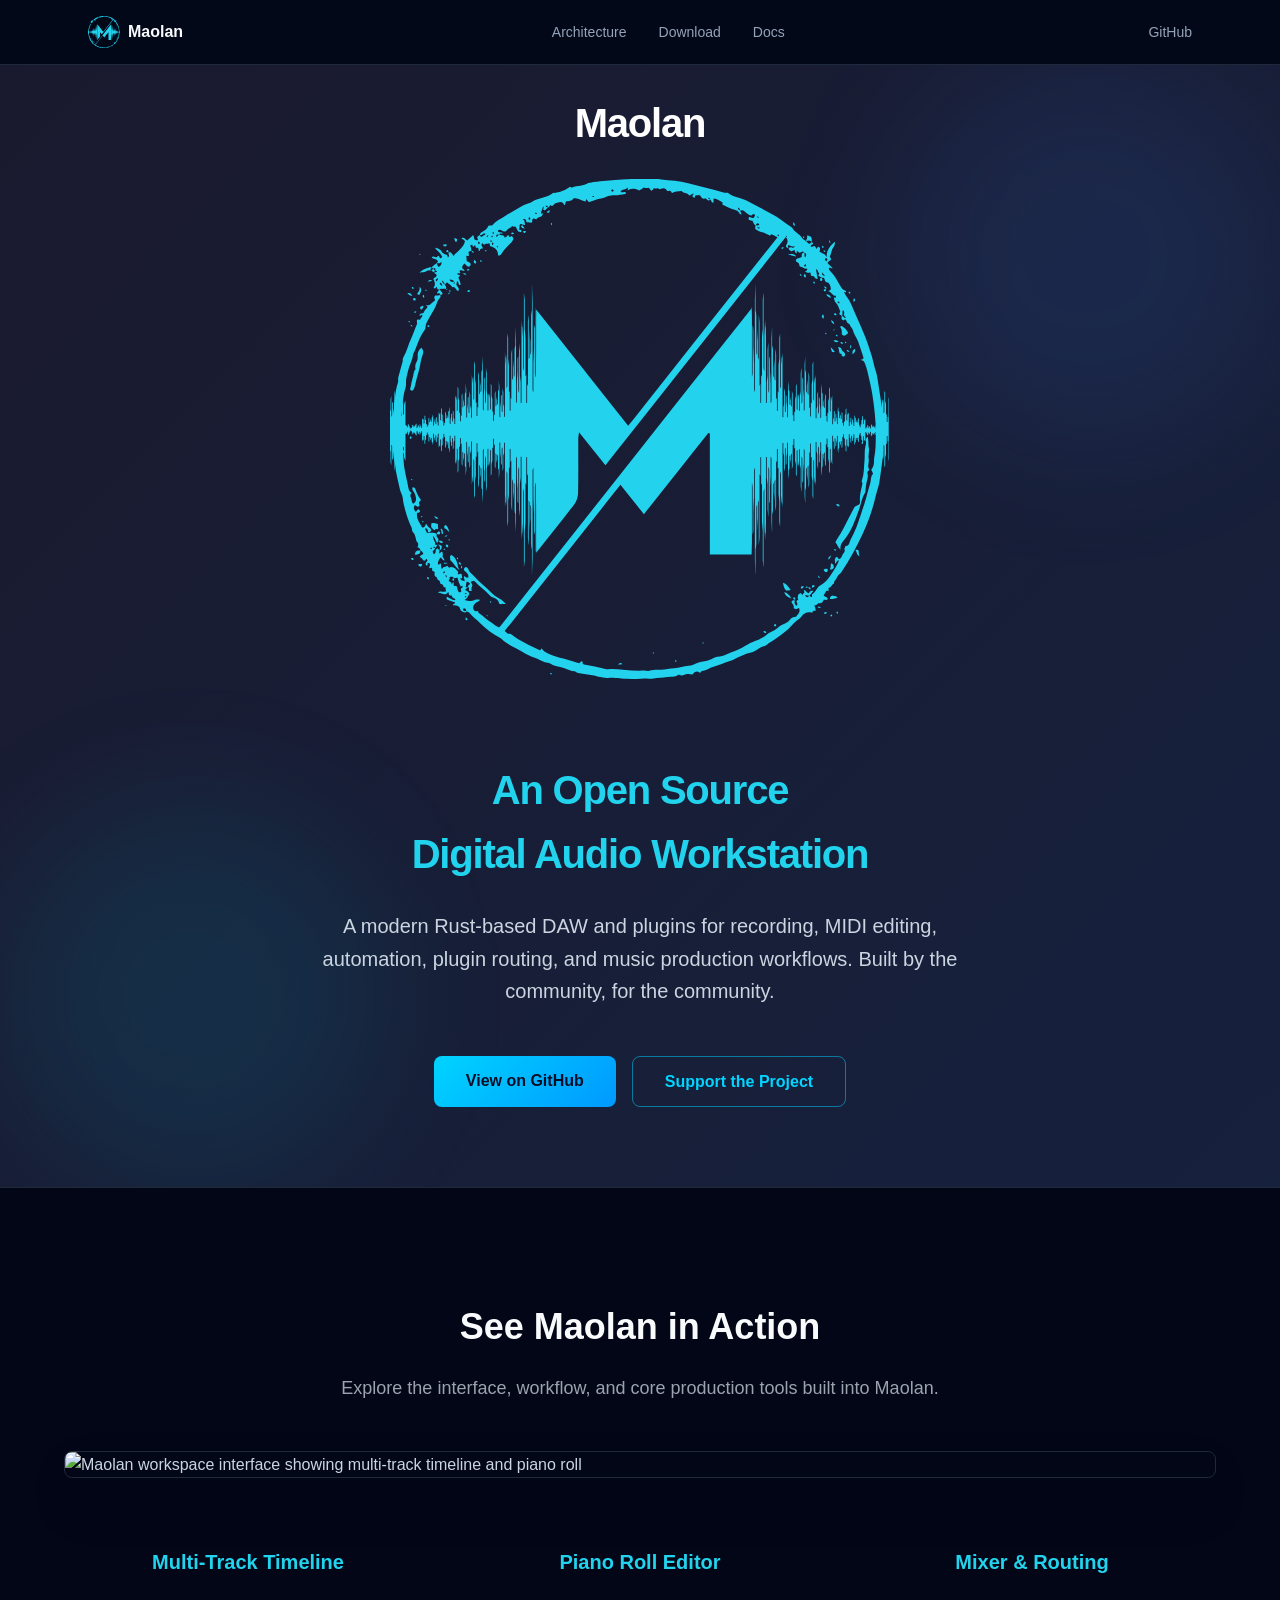
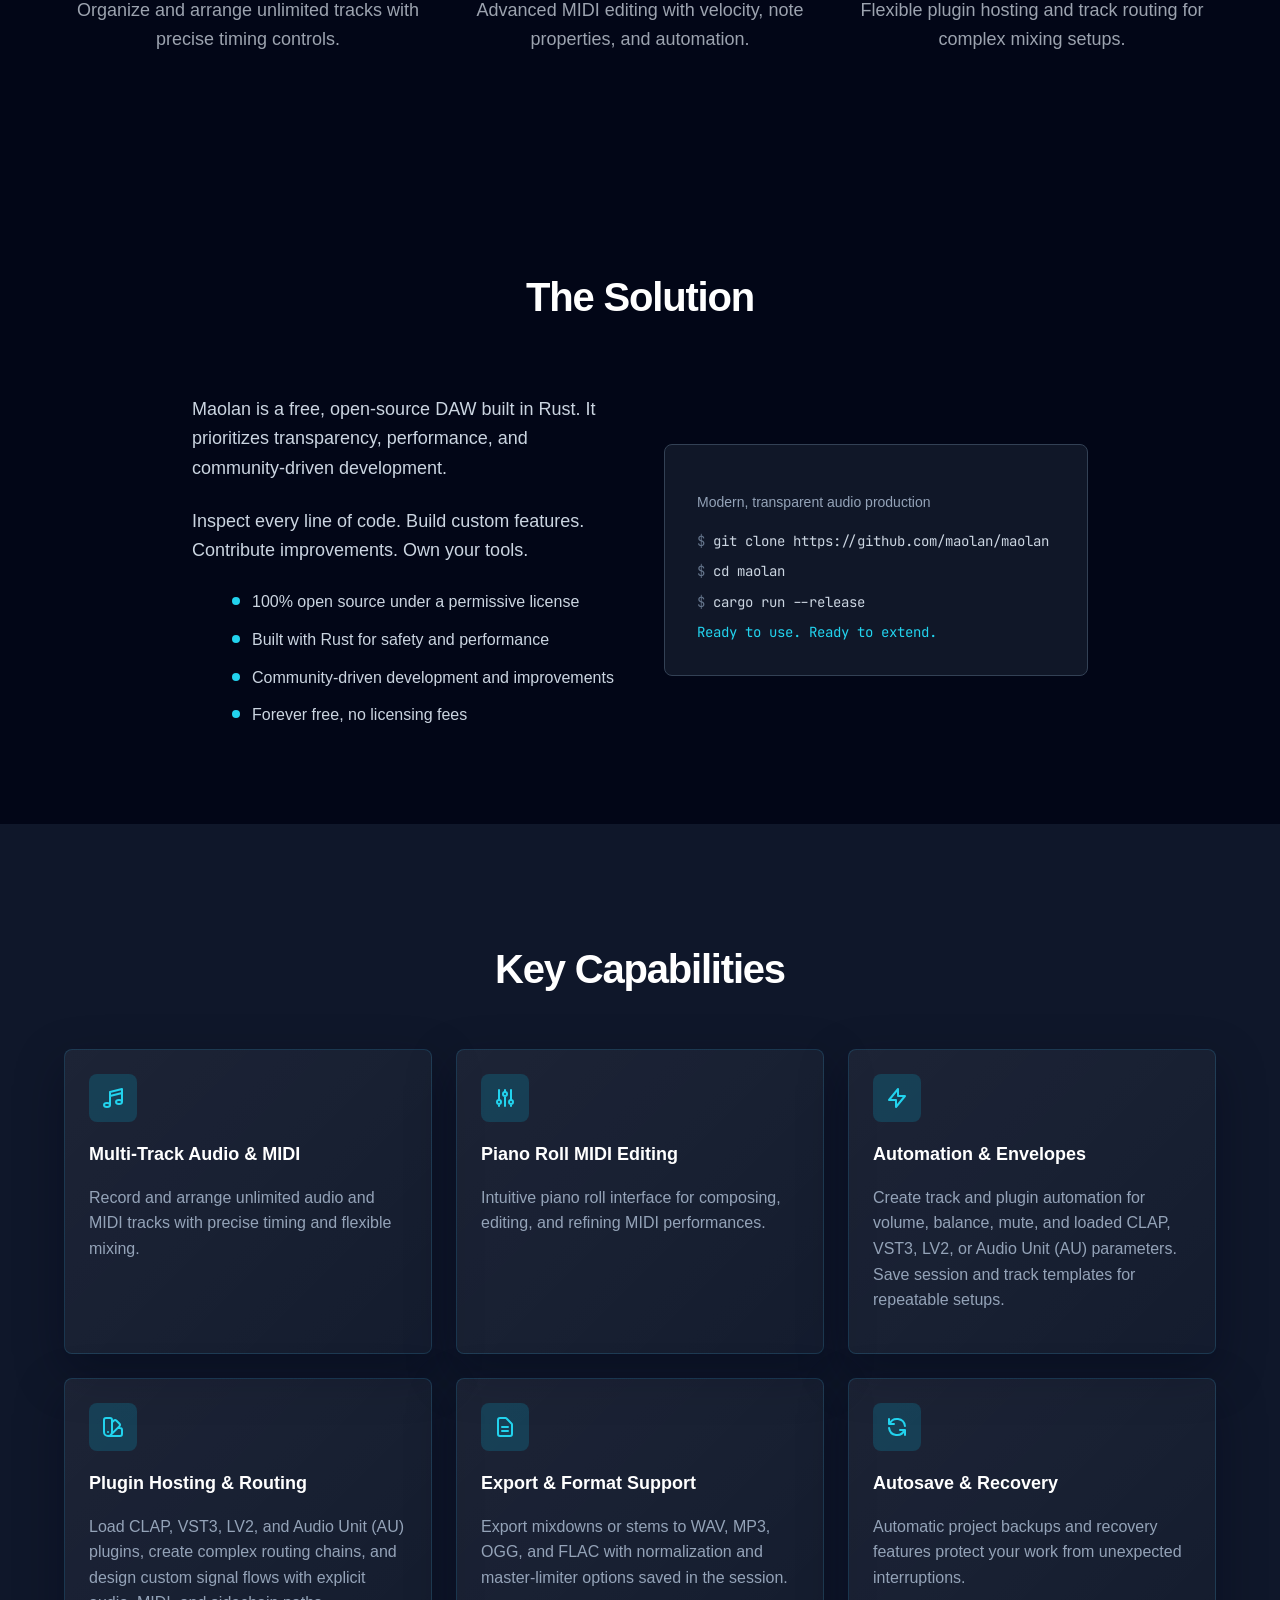
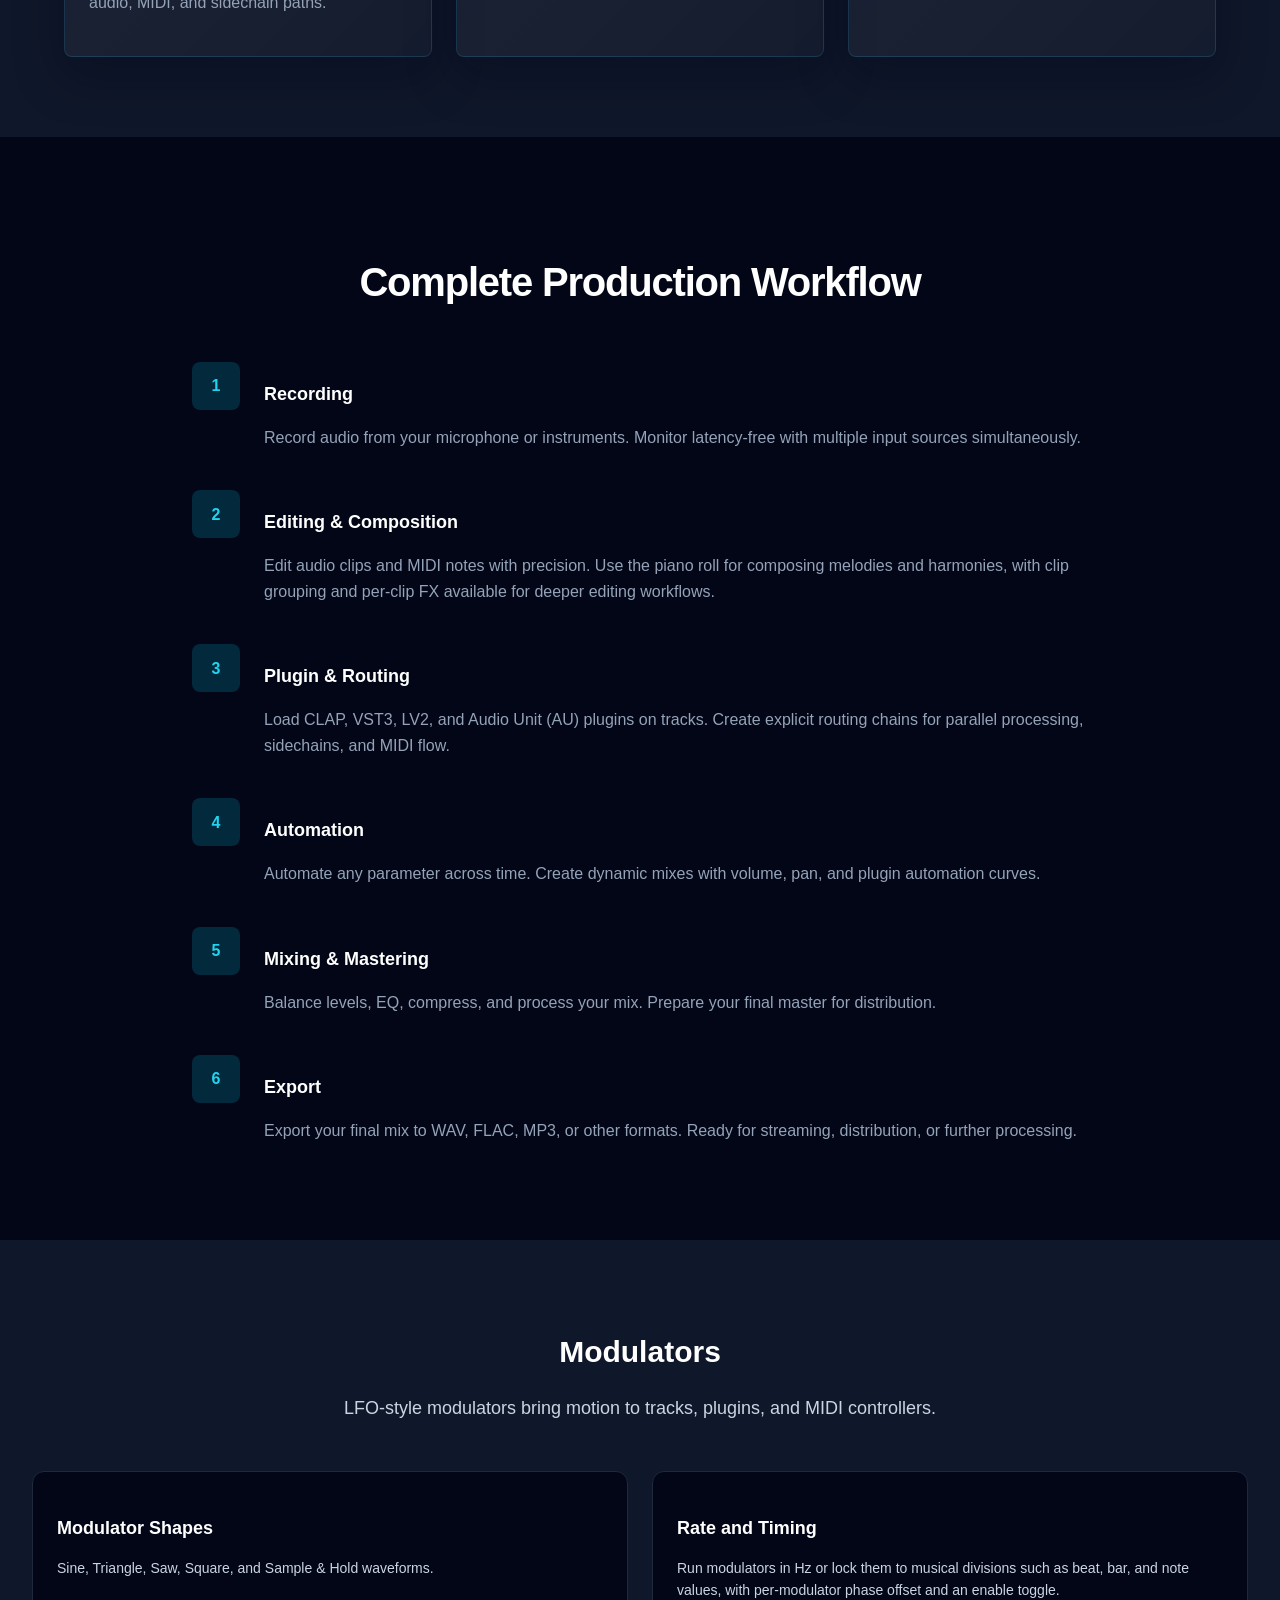
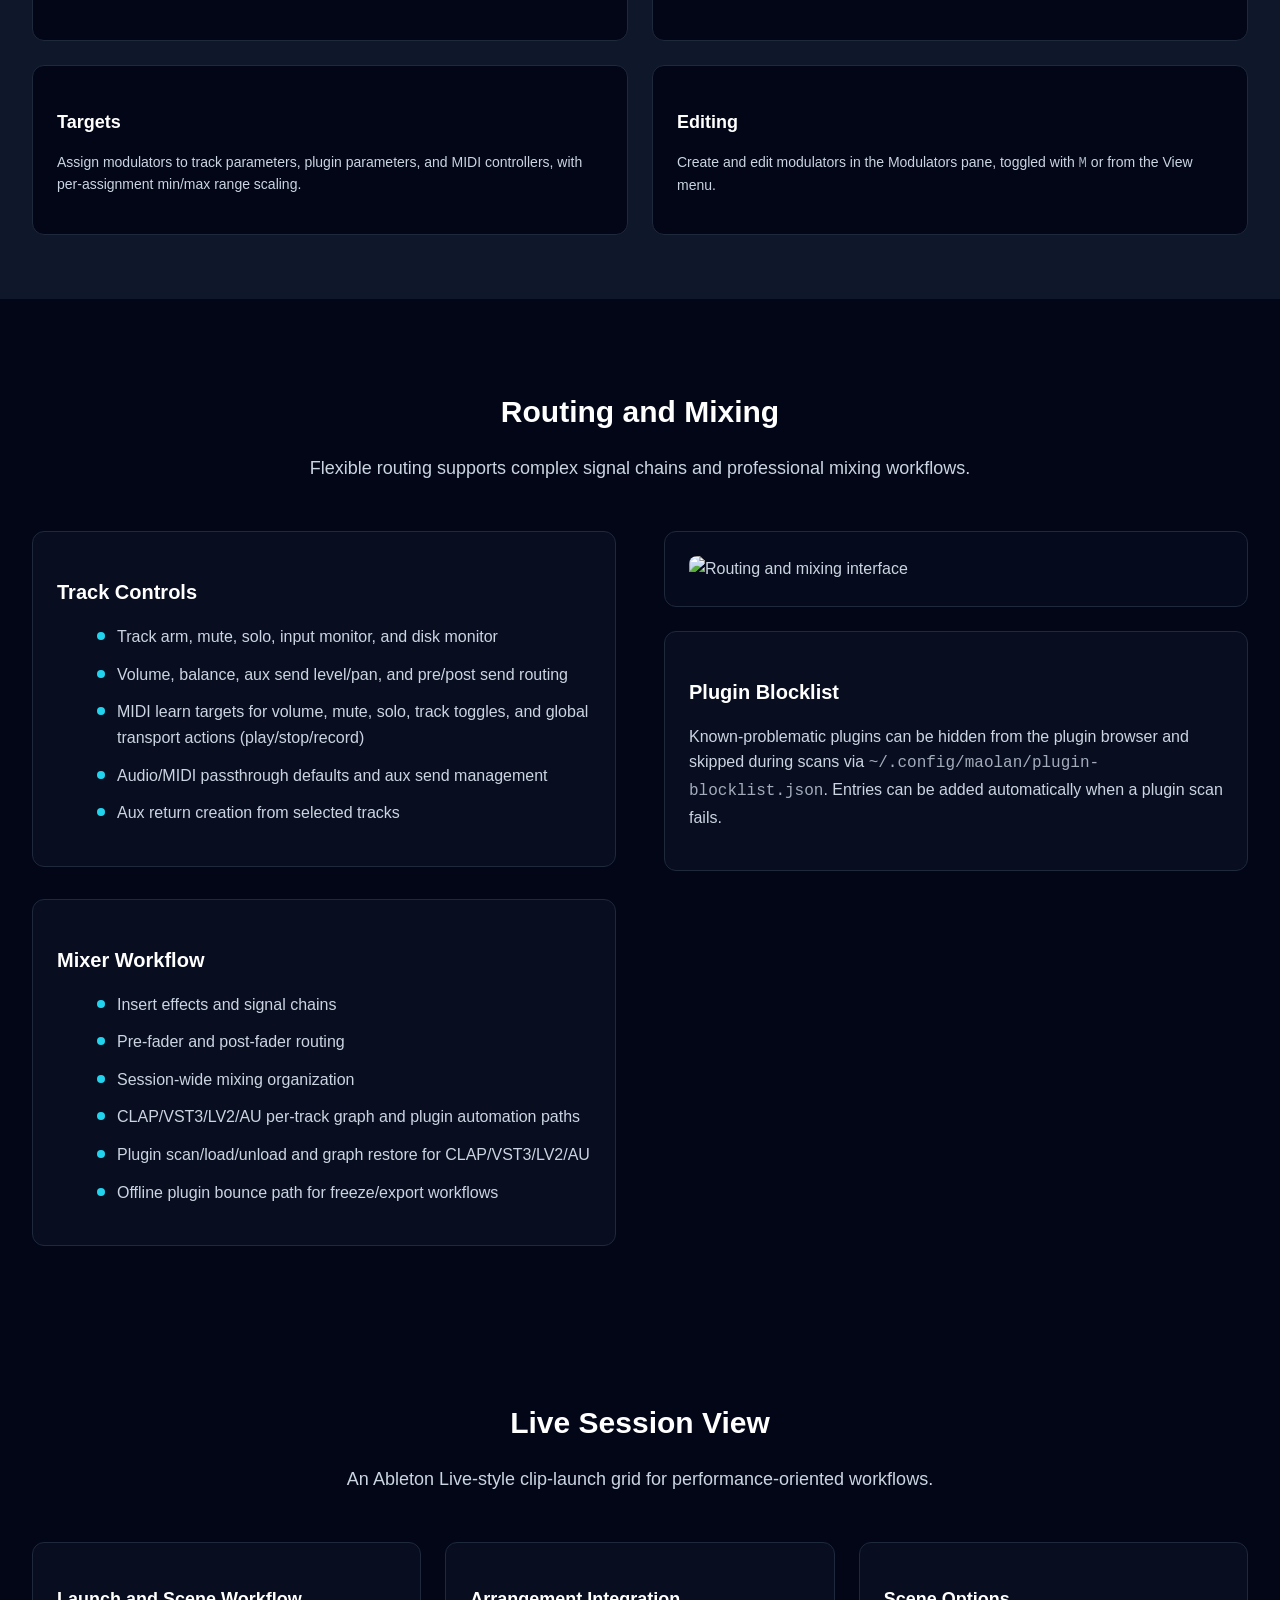
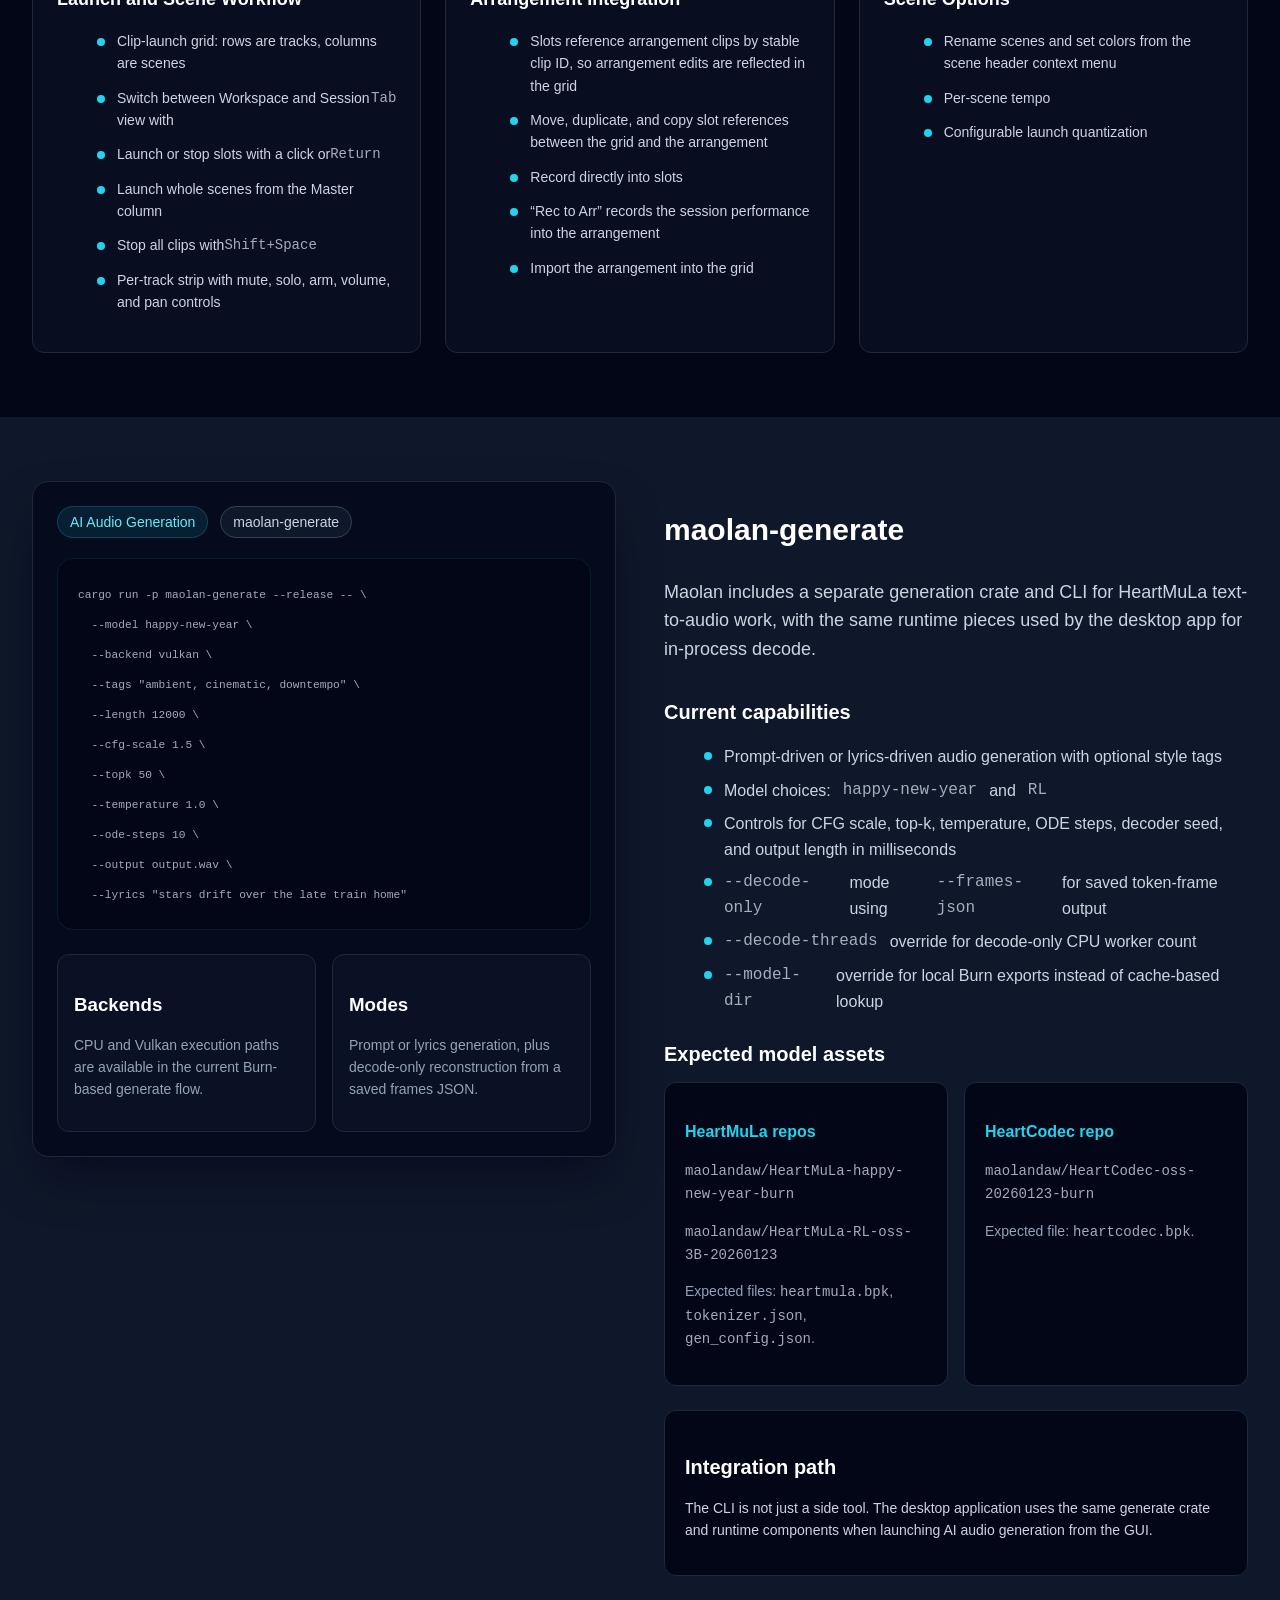
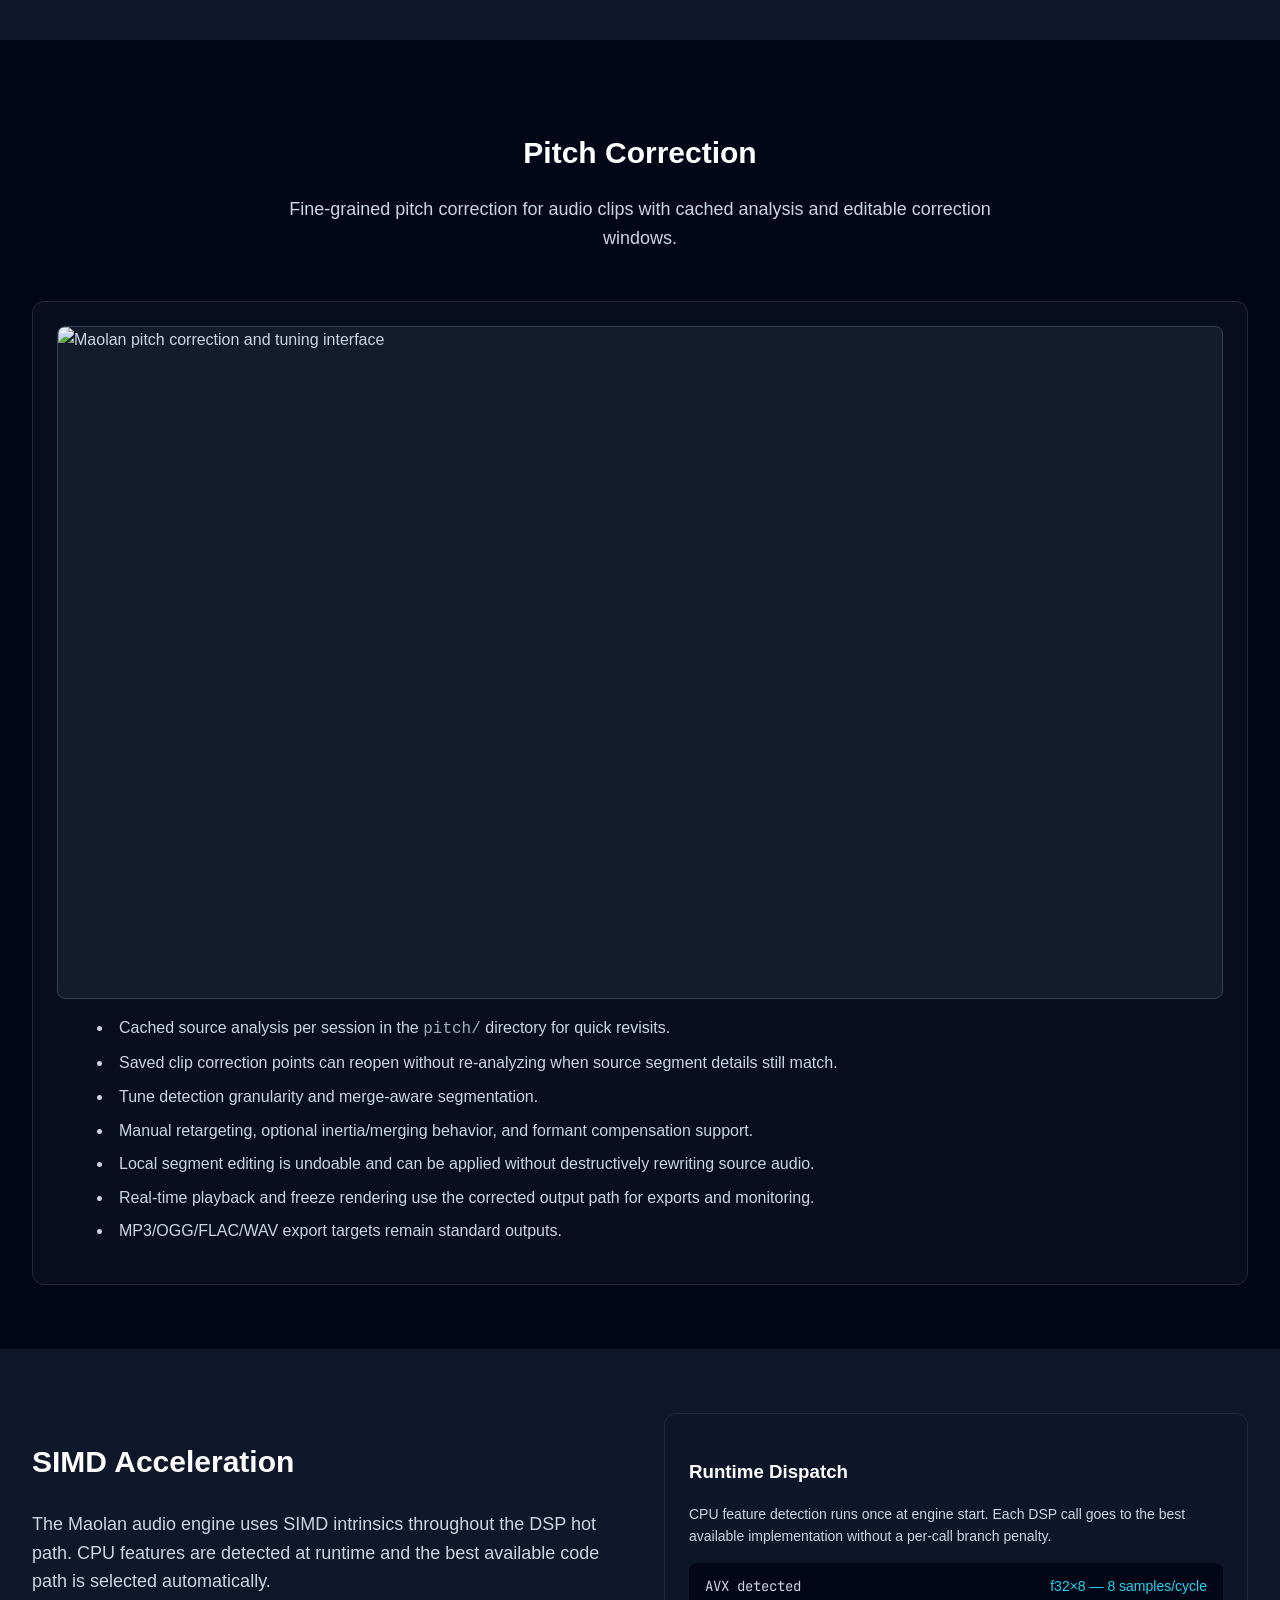
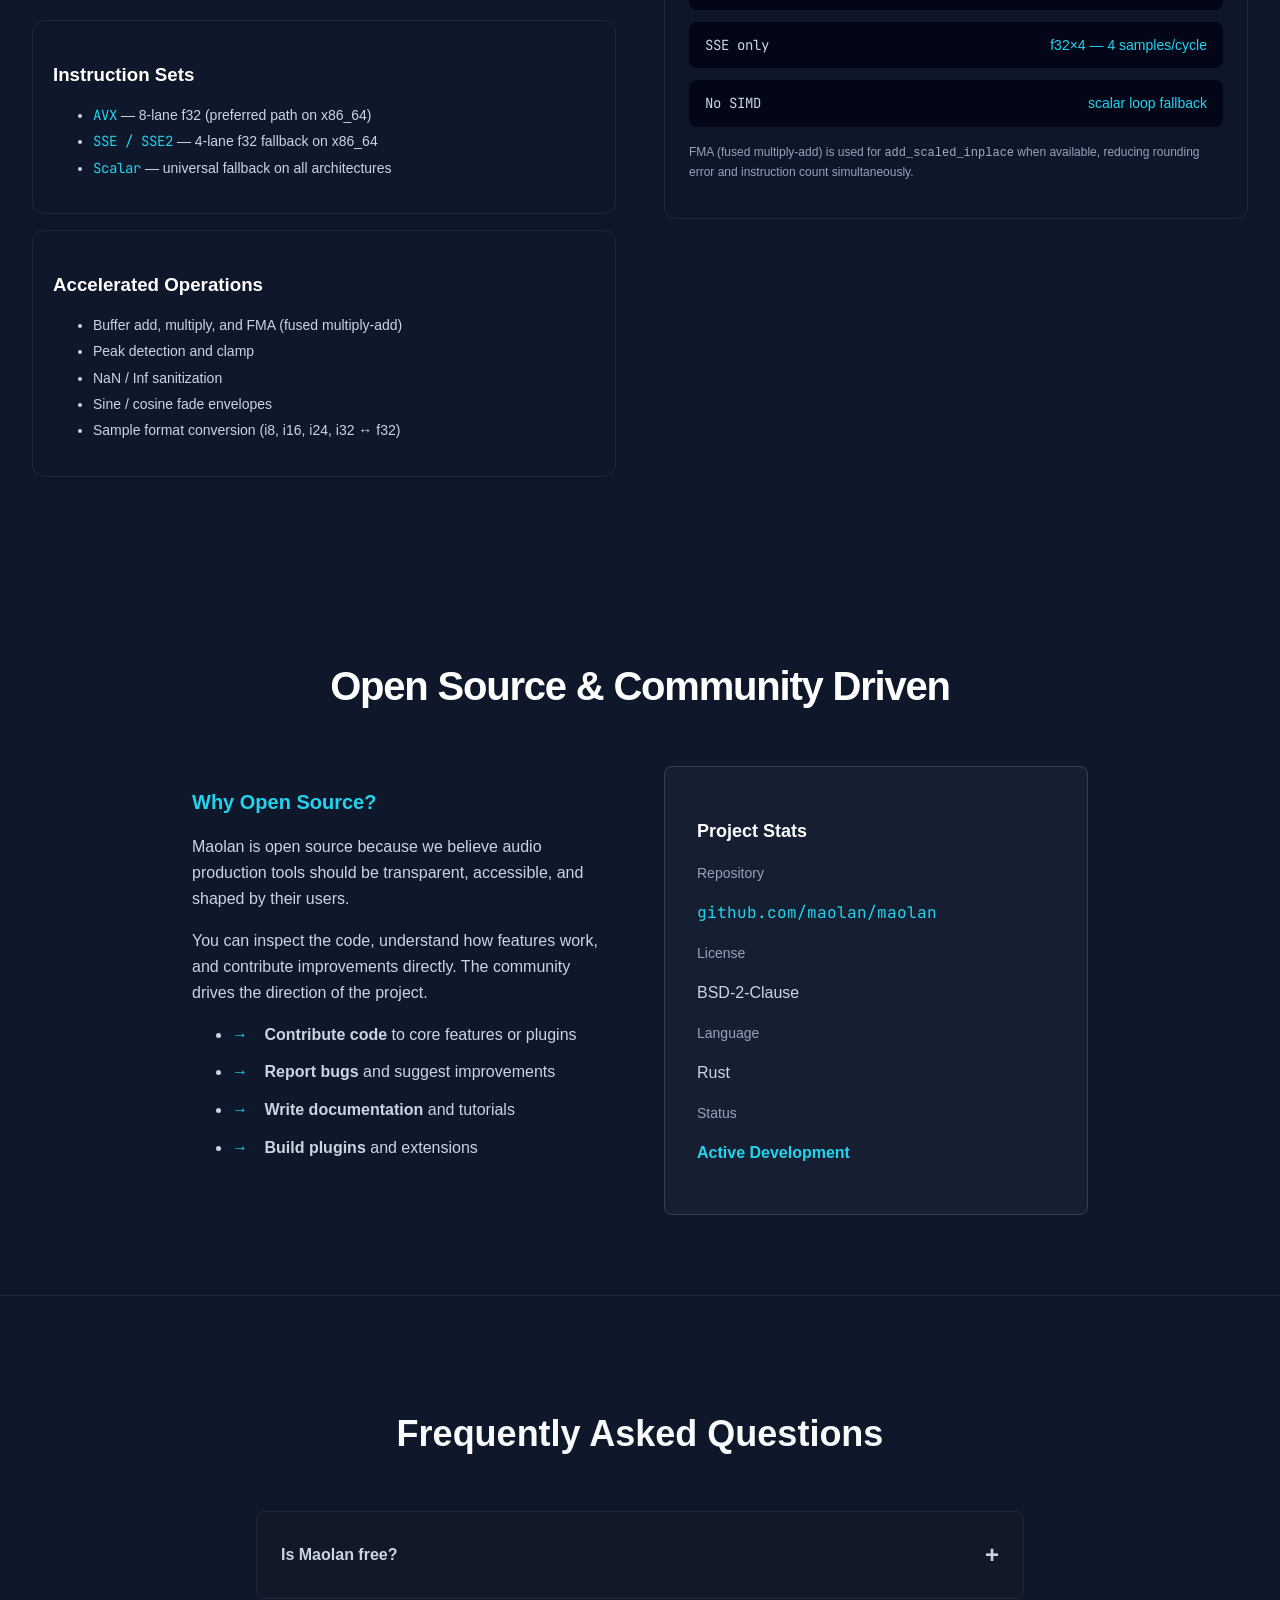
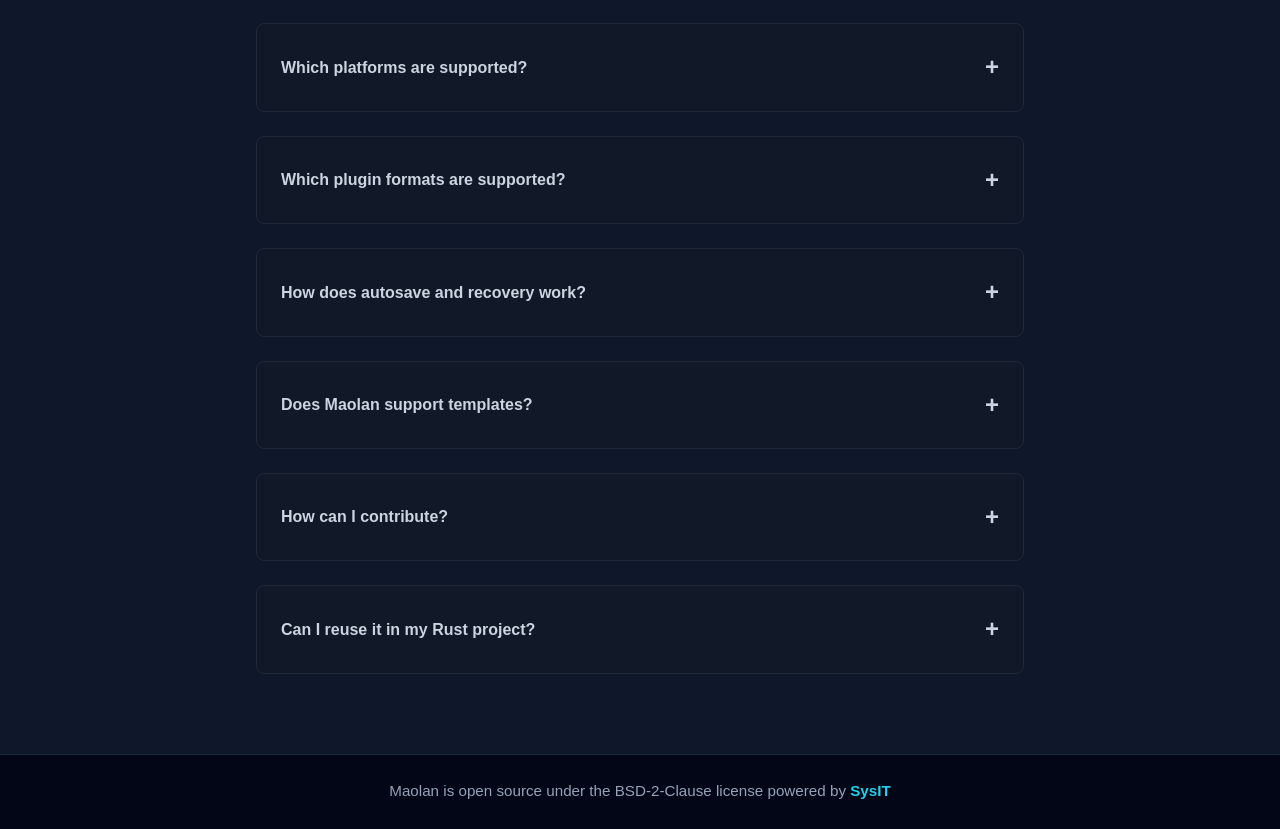
==== commit 9485ff56: "Make site mobile friendly" ====
--- a/index.html
+++ b/index.html
@@ -64,25 +64,6 @@
 						setups.</p>
 				</div>
 			</div>
-		</div></section><section class="py-20 px-6 bg-slate-900"><div class="max-w-4xl mx-auto">
-			<h2 class="text-center section-title mb-12 text-white">The Challenge</h2>
-			<div class="grid md:grid-cols-3 gap-8">
-				<div>
-					<h3 class="text-lg font-semibold mb-3 text-cyan-400">Closed Ecosystems</h3>
-					<p class="text-slate-400">Most modern DAWs are proprietary black boxes. You can't inspect
-						the code, understand how they work, or modify them for your needs.</p>
-				</div>
-				<div>
-					<h3 class="text-lg font-semibold mb-3 text-cyan-400">High Costs</h3>
-					<p class="text-slate-400">Professional DAWs require expensive licenses. For students,
-						hobbyists, and developers, this creates barriers to entry.</p>
-				</div>
-				<div>
-					<h3 class="text-lg font-semibold mb-3 text-cyan-400">Limited Flexibility</h3>
-					<p class="text-slate-400">Extending functionality or integrating custom workflows is
-						difficult or impossible without source code access.</p>
-				</div>
-			</div>
 		</div></section><section class="py-20 px-6 bg-slate-950"><div class="max-w-4xl mx-auto">
 			<h2 class="text-center section-title mb-12 text-white">The Solution</h2>
 			<div class="grid md:grid-cols-2 gap-12 items-center">
@@ -92,20 +73,20 @@
 					<p class="text-lg text-slate-300 mb-6 leading-relaxed">Inspect every line of code. Build custom features. Contribute
 						improvements. Own your tools.</p>
 					<ul class="space-y-3">
-						<li class="flex-auto items-start space-x-3">
-							<span class="text-cyan-400 font-bold mt-1">✓</span>
+						<li class="flex items-start">
+							<div class="w-2 h-2 flex-shrink-0 bg-cyan-400 rounded-full mr-3 mt-2"></div>
 							<span class="text-slate-300">100% open source under a permissive license</span>
 						</li>
-						<li class="flex-auto items-start space-x-3">
-							<span class="text-cyan-400 font-bold mt-1">✓</span>
+						<li class="flex items-start">
+							<div class="w-2 h-2 flex-shrink-0 bg-cyan-400 rounded-full mr-3 mt-2"></div>
 							<span class="text-slate-300">Built with Rust for safety and performance</span>
 						</li>
-						<li class="flex-auto items-start space-x-3">
-							<span class="text-cyan-400 font-bold mt-1">✓</span>
+						<li class="flex items-start">
+							<div class="w-2 h-2 flex-shrink-0 bg-cyan-400 rounded-full mr-3 mt-2"></div>
 							<span class="text-slate-300">Community-driven development and improvements</span>
 						</li>
-						<li class="flex-auto items-start space-x-3">
-							<span class="text-cyan-400 font-bold mt-1">✓</span>
+						<li class="flex items-start">
+							<div class="w-2 h-2 flex-shrink-0 bg-cyan-400 rounded-full mr-3 mt-2"></div>
 							<span class="text-slate-300">Forever free, no licensing fees</span>
 						</li>
 					</ul>
@@ -140,13 +121,13 @@
 					<div class="w-12 h-12 rounded-lg bg-cyan-500/20 flex items-center justify-center mb-4"><svg class="w-6 h-6 text-cyan-400" fill="none" stroke="currentcolor" viewbox="0 0 24 24"><path stroke-linecap="round" stroke-linejoin="round" stroke-width="2" d="M13 10V3L4 14h7v7l9-11h-7z"></path></svg></div>
 					<h3 class="text-lg font-semibold mb-2 text-white">Automation &amp; Envelopes</h3>
 					<p class="text-slate-400">Create track and plugin automation for volume, balance, mute, and
-						loaded CLAP, VST3, or LV2 parameters. Save session and track
+						loaded CLAP, VST3, LV2, or Audio Unit (AU) parameters. Save session and track
 						templates for repeatable setups.</p>
 				</div>
 				<div class="feature-card rounded-lg p-6">
 					<div class="w-12 h-12 rounded-lg bg-cyan-500/20 flex items-center justify-center mb-4"><svg class="w-6 h-6 text-cyan-400" fill="none" stroke="currentcolor" viewbox="0 0 24 24"><path stroke-linecap="round" stroke-linejoin="round" stroke-width="2" d="M7 21a4 4 0 01-4-4V5a2 2 0 012-2h4a2 2 0 012 2v12a4 4 0 01-4 4zm0 0h12a2 2 0 002-2v-4a2 2 0 00-2-2h-2.343M11 7.343l1.657-1.657a2 2 0 012.828.0l2.829 2.829a2 2 0 010 2.828l-8.486 8.485M7 17h.01"></path></svg></div>
 					<h3 class="text-lg font-semibold mb-2 text-white">Plugin Hosting &amp; Routing</h3>
-					<p class="text-slate-400">Load CLAP, VST3, and LV2 plugins, create complex routing chains,
+					<p class="text-slate-400">Load CLAP, VST3, LV2, and Audio Unit (AU) plugins, create complex routing chains,
 						and design custom signal flows with explicit audio, MIDI, and
 						sidechain paths.</p>
 				</div>
@@ -187,7 +168,7 @@
 					<div class="flex-shrink-0"><div class="flex items-center justify-center h-12 w-12 rounded-lg bg-cyan-500/20"><span class="text-cyan-400 font-bold">3</span></div></div>
 					<div>
 						<h3 class="text-lg font-semibold mb-2 text-white">Plugin &amp; Routing</h3>
-						<p class="text-slate-400">Load CLAP, VST3, and LV2 plugins on tracks. Create explicit
+						<p class="text-slate-400">Load CLAP, VST3, LV2, and Audio Unit (AU) plugins on tracks. Create explicit
 							routing chains for parallel processing, sidechains, and MIDI
 							flow.</p>
 					</div>
@@ -251,52 +232,54 @@
 					<div class="bg-slate-900/50 border border-slate-800 rounded-xl p-6">
 						<h3 class="text-xl font-semibold text-white mb-4">Track Controls</h3>
 						<ul class="space-y-3 text-slate-300">
-							<li class="flex items-center">
-								<div class="w-2 h-2 bg-cyan-400 rounded-full mr-3"></div>Track arm, mute, solo, input monitor, and disk monitor
-							</li>
-							<li class="flex items-center">
-								<div class="w-2 h-2 bg-cyan-400 rounded-full mr-3"></div>Volume, balance, aux send level/pan, and pre/post send routing
-							</li>
-							<li class="flex items-center">
-								<div class="w-2 h-2 bg-cyan-400 rounded-full mr-3"></div>MIDI learn targets for volume, mute, solo, track toggles, and global transport actions (play/stop/record)
-							</li>
-							<li class="flex items-center">
-								<div class="w-2 h-2 bg-cyan-400 rounded-full mr-3"></div>Audio/MIDI passthrough defaults and aux send management
-							</li>
-							<li class="flex items-center">
-								<div class="w-2 h-2 bg-cyan-400 rounded-full mr-3"></div>Aux return creation from selected tracks
+							<li class="flex items-start">
+								<div class="w-2 h-2 flex-shrink-0 bg-cyan-400 rounded-full mr-3 mt-2"></div>Track arm, mute, solo, input monitor, and disk monitor
+							</li>
+							<li class="flex items-start">
+								<div class="w-2 h-2 flex-shrink-0 bg-cyan-400 rounded-full mr-3 mt-2"></div>Volume, balance, aux send level/pan, and pre/post send routing
+							</li>
+							<li class="flex items-start">
+								<div class="w-2 h-2 flex-shrink-0 bg-cyan-400 rounded-full mr-3 mt-2"></div>MIDI learn targets for volume, mute, solo, track toggles, and global transport actions (play/stop/record)
+							</li>
+							<li class="flex items-start">
+								<div class="w-2 h-2 flex-shrink-0 bg-cyan-400 rounded-full mr-3 mt-2"></div>Audio/MIDI passthrough defaults and aux send management
+							</li>
+							<li class="flex items-start">
+								<div class="w-2 h-2 flex-shrink-0 bg-cyan-400 rounded-full mr-3 mt-2"></div>Aux return creation from selected tracks
 							</li>
 						</ul>
 					</div>
 					<div class="bg-slate-900/50 border border-slate-800 rounded-xl p-6">
 						<h3 class="text-xl font-semibold text-white mb-4">Mixer Workflow</h3>
 						<ul class="space-y-3 text-slate-300">
-							<li class="flex items-center">
-								<div class="w-2 h-2 bg-cyan-400 rounded-full mr-3"></div>Insert effects and signal chains
-							</li>
-							<li class="flex items-center">
-								<div class="w-2 h-2 bg-cyan-400 rounded-full mr-3"></div>Pre-fader and post-fader routing
-							</li>
-							<li class="flex items-center">
-								<div class="w-2 h-2 bg-cyan-400 rounded-full mr-3"></div>Session-wide mixing organization
-							</li>
-							<li class="flex items-center">
-								<div class="w-2 h-2 bg-cyan-400 rounded-full mr-3"></div>CLAP/VST3/LV2 per-track graph and plugin automation paths
-							</li>
-							<li class="flex items-center">
-								<div class="w-2 h-2 bg-cyan-400 rounded-full mr-3"></div>Plugin scan/load/unload and graph restore for CLAP/VST3/LV2
-							</li>
-							<li class="flex items-center">
-								<div class="w-2 h-2 bg-cyan-400 rounded-full mr-3"></div>Offline plugin bounce path for freeze/export workflows
+							<li class="flex items-start">
+								<div class="w-2 h-2 flex-shrink-0 bg-cyan-400 rounded-full mr-3 mt-2"></div>Insert effects and signal chains
+							</li>
+							<li class="flex items-start">
+								<div class="w-2 h-2 flex-shrink-0 bg-cyan-400 rounded-full mr-3 mt-2"></div>Pre-fader and post-fader routing
+							</li>
+							<li class="flex items-start">
+								<div class="w-2 h-2 flex-shrink-0 bg-cyan-400 rounded-full mr-3 mt-2"></div>Session-wide mixing organization
+							</li>
+							<li class="flex items-start">
+								<div class="w-2 h-2 flex-shrink-0 bg-cyan-400 rounded-full mr-3 mt-2"></div>CLAP/VST3/LV2/AU per-track graph and plugin automation paths
+							</li>
+							<li class="flex items-start">
+								<div class="w-2 h-2 flex-shrink-0 bg-cyan-400 rounded-full mr-3 mt-2"></div>Plugin scan/load/unload and graph restore for CLAP/VST3/LV2/AU
+							</li>
+							<li class="flex items-start">
+								<div class="w-2 h-2 flex-shrink-0 bg-cyan-400 rounded-full mr-3 mt-2"></div>Offline plugin bounce path for freeze/export workflows
 							</li>
 						</ul>
 					</div>
+				</div>
+				<div class="space-y-6">
+					<div class="bg-slate-900/30 border border-slate-800 rounded-xl p-6"><img data-ai="generate" data-slot="mixing-visual" data-prompt="Modern dark DAW mixer interface with channel strips, sends, plugin inserts, and routing lines with cyan accents" data-ar="4:3" src="/img/routing.png" alt="Routing and mixing interface" width="1200" height="900" class="w-full rounded-lg object-cover" loading="lazy"></div>
 					<div class="bg-slate-900/50 border border-slate-800 rounded-xl p-6">
 						<h3 class="text-xl font-semibold text-white mb-4">Plugin Blocklist</h3>
 						<p class="text-slate-300">Known-problematic plugins can be hidden from the plugin browser and skipped during scans via <code>~/.config/maolan/plugin-blocklist.json</code>. Entries can be added automatically when a plugin scan fails.</p>
 					</div>
 				</div>
-				<div class="bg-slate-900/30 border border-slate-800 rounded-xl p-6"><img data-ai="generate" data-slot="mixing-visual" data-prompt="Modern dark DAW mixer interface with channel strips, sends, plugin inserts, and routing lines with cyan accents" data-ar="4:3" src="/img/routing.png" alt="Routing and mixing interface" width="1200" height="900" class="w-full rounded-lg object-cover" loading="lazy"></div>
 			</div>
 		</div></section><section class="py-16 bg-slate-950"><div class="max-w-7xl mx-auto px-4 sm:px-6 lg:px-8">
 			<div class="text-center mb-12">
@@ -308,22 +291,22 @@
 					<h3 class="text-lg font-semibold text-white mb-4">Launch and Scene Workflow</h3>
 					<ul class="space-y-3 text-slate-300 text-sm">
 						<li class="flex items-start">
-							<div class="w-2 h-2 bg-cyan-400 rounded-full mr-3 mt-1.5"></div>Clip-launch grid: rows are tracks, columns are scenes
-						</li>
-						<li class="flex items-start">
-							<div class="w-2 h-2 bg-cyan-400 rounded-full mr-3 mt-1.5"></div>Switch between Workspace and Session view with <code>Tab</code>
-						</li>
-						<li class="flex items-start">
-							<div class="w-2 h-2 bg-cyan-400 rounded-full mr-3 mt-1.5"></div>Launch or stop slots with a click or <code>Return</code>
-						</li>
-						<li class="flex items-start">
-							<div class="w-2 h-2 bg-cyan-400 rounded-full mr-3 mt-1.5"></div>Launch whole scenes from the Master column
-						</li>
-						<li class="flex items-start">
-							<div class="w-2 h-2 bg-cyan-400 rounded-full mr-3 mt-1.5"></div>Stop all clips with <code>Shift+Space</code>
-						</li>
-						<li class="flex items-start">
-							<div class="w-2 h-2 bg-cyan-400 rounded-full mr-3 mt-1.5"></div>Per-track strip with mute, solo, arm, volume, and pan controls
+							<div class="w-2 h-2 flex-shrink-0 bg-cyan-400 rounded-full mr-3 mt-2"></div>Clip-launch grid: rows are tracks, columns are scenes
+						</li>
+						<li class="flex items-start">
+							<div class="w-2 h-2 flex-shrink-0 bg-cyan-400 rounded-full mr-3 mt-2"></div>Switch between Workspace and Session view with <code>Tab</code>
+						</li>
+						<li class="flex items-start">
+							<div class="w-2 h-2 flex-shrink-0 bg-cyan-400 rounded-full mr-3 mt-2"></div>Launch or stop slots with a click or <code>Return</code>
+						</li>
+						<li class="flex items-start">
+							<div class="w-2 h-2 flex-shrink-0 bg-cyan-400 rounded-full mr-3 mt-2"></div>Launch whole scenes from the Master column
+						</li>
+						<li class="flex items-start">
+							<div class="w-2 h-2 flex-shrink-0 bg-cyan-400 rounded-full mr-3 mt-2"></div>Stop all clips with <code>Shift+Space</code>
+						</li>
+						<li class="flex items-start">
+							<div class="w-2 h-2 flex-shrink-0 bg-cyan-400 rounded-full mr-3 mt-2"></div>Per-track strip with mute, solo, arm, volume, and pan controls
 						</li>
 					</ul>
 				</div>
@@ -331,19 +314,19 @@
 					<h3 class="text-lg font-semibold text-white mb-4">Arrangement Integration</h3>
 					<ul class="space-y-3 text-slate-300 text-sm">
 						<li class="flex items-start">
-							<div class="w-2 h-2 bg-cyan-400 rounded-full mr-3 mt-1.5"></div>Slots reference arrangement clips by stable clip ID, so arrangement edits are reflected in the grid
-						</li>
-						<li class="flex items-start">
-							<div class="w-2 h-2 bg-cyan-400 rounded-full mr-3 mt-1.5"></div>Move, duplicate, and copy slot references between the grid and the arrangement
-						</li>
-						<li class="flex items-start">
-							<div class="w-2 h-2 bg-cyan-400 rounded-full mr-3 mt-1.5"></div>Record directly into slots
-						</li>
-						<li class="flex items-start">
-							<div class="w-2 h-2 bg-cyan-400 rounded-full mr-3 mt-1.5"></div>“Rec to Arr” records the session performance into the arrangement
-						</li>
-						<li class="flex items-start">
-							<div class="w-2 h-2 bg-cyan-400 rounded-full mr-3 mt-1.5"></div>Import the arrangement into the grid
+							<div class="w-2 h-2 flex-shrink-0 bg-cyan-400 rounded-full mr-3 mt-2"></div>Slots reference arrangement clips by stable clip ID, so arrangement edits are reflected in the grid
+						</li>
+						<li class="flex items-start">
+							<div class="w-2 h-2 flex-shrink-0 bg-cyan-400 rounded-full mr-3 mt-2"></div>Move, duplicate, and copy slot references between the grid and the arrangement
+						</li>
+						<li class="flex items-start">
+							<div class="w-2 h-2 flex-shrink-0 bg-cyan-400 rounded-full mr-3 mt-2"></div>Record directly into slots
+						</li>
+						<li class="flex items-start">
+							<div class="w-2 h-2 flex-shrink-0 bg-cyan-400 rounded-full mr-3 mt-2"></div>“Rec to Arr” records the session performance into the arrangement
+						</li>
+						<li class="flex items-start">
+							<div class="w-2 h-2 flex-shrink-0 bg-cyan-400 rounded-full mr-3 mt-2"></div>Import the arrangement into the grid
 						</li>
 					</ul>
 				</div>
@@ -351,13 +334,13 @@
 					<h3 class="text-lg font-semibold text-white mb-4">Scene Options</h3>
 					<ul class="space-y-3 text-slate-300 text-sm">
 						<li class="flex items-start">
-							<div class="w-2 h-2 bg-cyan-400 rounded-full mr-3 mt-1.5"></div>Rename scenes and set colors from the scene header context menu
-						</li>
-						<li class="flex items-start">
-							<div class="w-2 h-2 bg-cyan-400 rounded-full mr-3 mt-1.5"></div>Per-scene tempo
-						</li>
-						<li class="flex items-start">
-							<div class="w-2 h-2 bg-cyan-400 rounded-full mr-3 mt-1.5"></div>Configurable launch quantization
+							<div class="w-2 h-2 flex-shrink-0 bg-cyan-400 rounded-full mr-3 mt-2"></div>Rename scenes and set colors from the scene header context menu
+						</li>
+						<li class="flex items-start">
+							<div class="w-2 h-2 flex-shrink-0 bg-cyan-400 rounded-full mr-3 mt-2"></div>Per-scene tempo
+						</li>
+						<li class="flex items-start">
+							<div class="w-2 h-2 flex-shrink-0 bg-cyan-400 rounded-full mr-3 mt-2"></div>Configurable launch quantization
 						</li>
 					</ul>
 				</div>
@@ -397,29 +380,29 @@
 					<div>
 						<h3 class="text-xl font-semibold text-white mb-3">Current capabilities</h3>
 						<ul class="space-y-2 text-slate-300">
-							<li class="flex items-center gap-3">
-								<div class="w-2 h-2 bg-cyan-400 rounded-full"></div>Prompt-driven or lyrics-driven audio generation with optional style tags
-							</li>
-							<li class="flex items-center gap-3">
-								<div class="w-2 h-2 bg-cyan-400 rounded-full"></div>Model choices: <code>happy-new-year</code>
+							<li class="flex items-start gap-3">
+								<div class="w-2 h-2 flex-shrink-0 bg-cyan-400 rounded-full mt-2"></div>Prompt-driven or lyrics-driven audio generation with optional style tags
+							</li>
+							<li class="flex items-start gap-3">
+								<div class="w-2 h-2 flex-shrink-0 bg-cyan-400 rounded-full mt-2"></div>Model choices: <code>happy-new-year</code>
 								and <code>RL</code>
 							</li>
-							<li class="flex items-center gap-3">
-								<div class="w-2 h-2 bg-cyan-400 rounded-full"></div>Controls for CFG scale, top-k, temperature, ODE steps, decoder seed, and output length in milliseconds
-							</li>
-							<li class="flex items-center gap-3">
-								<div class="w-2 h-2 bg-cyan-400 rounded-full"></div>
+							<li class="flex items-start gap-3">
+								<div class="w-2 h-2 flex-shrink-0 bg-cyan-400 rounded-full mt-2"></div>Controls for CFG scale, top-k, temperature, ODE steps, decoder seed, and output length in milliseconds
+							</li>
+							<li class="flex items-start gap-3">
+								<div class="w-2 h-2 flex-shrink-0 bg-cyan-400 rounded-full mt-2"></div>
 								<code>--decode-only</code>
 								mode using <code>--frames-json</code>
 								for saved token-frame output
 							</li>
-							<li class="flex items-center gap-3">
-								<div class="w-2 h-2 bg-cyan-400 rounded-full"></div>
+							<li class="flex items-start gap-3">
+								<div class="w-2 h-2 flex-shrink-0 bg-cyan-400 rounded-full mt-2"></div>
 								<code>--decode-threads</code>
 								override for decode-only CPU worker count
 							</li>
-							<li class="flex items-center gap-3">
-								<div class="w-2 h-2 bg-cyan-400 rounded-full"></div>
+							<li class="flex items-start gap-3">
+								<div class="w-2 h-2 flex-shrink-0 bg-cyan-400 rounded-full mt-2"></div>
 								<code>--model-dir</code>
 								override for local Burn exports instead of cache-based lookup
 							</li>
@@ -586,14 +569,14 @@
 					available on GitHub under an open-source license.
 				</div></details><details class="group bg-gray-900 border border-gray-800 rounded-lg overflow-hidden"><summary class="flex items-center justify-between p-6 cursor-pointer hover:bg-gray-800/50 transition font-semibold"><span>Which platforms are supported?</span>
 				<span class="text-2xl group-open:rotate-180 transition">+</span></summary><div class="px-6 pb-6 text-gray-400">
-					<br>Maolan is built with Rust and supports Linux, FreeBSD, and Windows. Linux and FreeBSD builds run on Wayland when available
-					and fall back to X11 (Xorg) when Wayland is unavailable, while
-					Windows uses WASAPI.
+					<br>Maolan is built with Rust and supports Linux, FreeBSD, macOS, and Windows. Linux and FreeBSD builds run on Wayland when available
+					and fall back to X11 (Xorg) when Wayland is unavailable, macOS
+					uses CoreAudio and CoreMIDI, and Windows uses WASAPI.
 				</div></details><details class="group bg-gray-900 border border-gray-800 rounded-lg overflow-hidden"><summary class="flex items-center justify-between p-6 cursor-pointer hover:bg-gray-800/50 transition font-semibold"><span>Which plugin formats are supported?</span>
 				<span class="text-2xl group-open:rotate-180 transition">+</span></summary><div class="px-6 pb-6 text-gray-400">
-					<br>Maolan currently supports CLAP, VST3, and LV2 plugin formats on
-					Linux and FreeBSD. LV2
-					remains Unix-only in the current codebase.
+					<br>Maolan supports CLAP and VST3 plugins on Linux, FreeBSD, macOS,
+					and Windows. LV2 is available on Linux and FreeBSD, while macOS
+					also supports Audio Unit (AUv2 and AUv3) plugins.
 				</div></details><details class="group bg-gray-900 border border-gray-800 rounded-lg overflow-hidden"><summary class="flex items-center justify-between p-6 cursor-pointer hover:bg-gray-800/50 transition font-semibold"><span>How does autosave and recovery work?</span>
 				<span class="text-2xl group-open:rotate-180 transition">+</span></summary><div class="px-6 pb-6 text-gray-400">
 					<br>Maolan writes autosave snapshots every 15 seconds into
--- a/css/main.css
+++ b/css/main.css
@@ -1 +1 @@
-@import url("https://unpkg.com/chota@latest/dist/chota.min.css"); @import url("https://fonts.googleapis.com/css2?family=Inter:wght@400;500;600;700;800&family=JetBrains+Mono:wght@400;600&display=swap"); :root { --bg-color: #020617; --bg-secondary-color: #0f172a; --color-primary: #00d4ff; --color-lightGrey: rgba(148, 163, 184, 0.24); --color-grey: #94a3b8; --color-darkGrey: #1e293b; --color-error: #fb7185; --color-success: #22c55e; --font-family-sans: "Inter", sans-serif; --font-family-mono: "JetBrains Mono", monospace; --font-size: 1rem; --grid-maxWidth: 76rem; --grid-gutter: 2rem;}*, *::before, *::after { box-sizing: border-box;}html { font-size: 100%; scroll-behavior: smooth;}body { margin: 0; font-family: "Inter", sans-serif; color: #f8fafc; background: radial-gradient(circle at top right, rgba(0, 153, 255, 0.18), transparent 28%), radial-gradient(circle at bottom left, rgba(0, 212, 255, 0.14), transparent 32%), linear-gradient(180deg, #0f172a 0%, #020617 40%, #020617 100%);}code, kbd, pre, .font-mono { font-family: "JetBrains Mono", monospace;}img { max-width: 100%; height: auto;}a { color: inherit; text-decoration: none;}.gradient-dark { background: linear-gradient(135deg, #1a1a2e 0%, #16213e 100%);}.gradient-accent { background: linear-gradient(135deg, #00d4ff 0%, #0099ff 100%);}.glow-blue { box-shadow: 0 0 30px rgba(0, 212, 255, 0.2);}.feature-card, .glass-card { background: linear-gradient( 135deg, rgba(255, 255, 255, 0.06) 0%, rgba(255, 255, 255, 0.025) 100% ); border: 1px solid rgba(56, 189, 248, 0.16); box-shadow: 0 18px 48px rgba(2, 6, 23, 0.35);}.feature-card { transition: all 0.3s ease;}.feature-card:hover { border-color: rgba(0, 212, 255, 0.3); background: linear-gradient( 135deg, rgba(255, 255, 255, 0.08) 0%, rgba(255, 255, 255, 0.03) 100% ); box-shadow: 0 0 20px rgba(0, 212, 255, 0.15);}.btn-primary { display: inline-block; background: linear-gradient(135deg, #00d4ff 0%, #0099ff 100%); color: #0a0e27; font-weight: 600; transition: all 0.3s ease;}.btn-primary:hover { transform: translateY(-2px); box-shadow: 0 10px 30px rgba(0, 212, 255, 0.3);}.btn-secondary { display: inline-block; border: 1.5px solid rgba(0, 212, 255, 0.5); color: #00d4ff; font-weight: 600; transition: all 0.3s ease;}.btn-secondary:hover { background: rgba(0, 212, 255, 0.1); border-color: #00d4ff; transform: translateY(-2px);}.section-title { font-size: 2.5rem; font-weight: 800; letter-spacing: -0.03em;}.flow-line { position: relative;}.flow-line::before { content: ""; position: absolute; top: 2rem; left: 2rem; bottom: 2rem; width: 1px; background: linear-gradient( 180deg, rgba(0, 212, 255, 0.45) 0%, rgba(0, 153, 255, 0.08) 100% );}.detail-row, .shortcut-row { border-bottom: 1px solid rgba(148, 163, 184, 0.12);}.detail-row:last-child, .shortcut-row:last-child { border-bottom: 0;}.kbd, .code-pill { display: inline-flex; align-items: center; justify-content: center; min-height: 2rem; padding: 0.35rem 0.65rem; border-radius: 0.65rem; border: 1px solid rgba(0, 212, 255, 0.22); background: rgba(15, 23, 42, 0.92); color: #d8f7ff; font-size: 0.82rem; font-weight: 600; letter-spacing: -0.01em; box-shadow: inset 0 -1px 0 rgba(255, 255, 255, 0.05);}.group[open] .group-open\:rotate-180 { transform: rotate(180deg);}.group:hover .group-hover\:text-cyan-400 { color: #22d3ee;}.group:hover .group-hover\:bg-cyan-500\/30 { background-color: rgba(6, 182, 212, 0.3);}.absolute { position: absolute;}.relative { position: relative;}.fixed { position: fixed;}.top-0 { top: 0;}.top-1 { top: 0.25rem;}.right-0 { right: 0;}.bottom-0 { bottom: 0;}.left-0 { left: 0;}.inset-0 { inset: 0;}.z-10 { z-index: 10;}.z-50 { z-index: 50;}.block { display: block;}.hidden { display: none;}.inline-block { display: inline-block;}.flex { display: flex;}.inline-flex { display: inline-flex;}.grid { display: grid;}.flex-col { flex-direction: column;}.flex-wrap { flex-wrap: wrap;}.flex-auto { flex: 1 1 auto;}.flex-shrink-0 { flex-shrink: 0;}.items-start { align-items: flex-start;}.items-center { align-items: center;}.items-end { align-items: flex-end;}.justify-between { justify-content: space-between;}.justify-center { justify-content: center;}.text-center { text-align: center;}.overflow-hidden { overflow: hidden;}.overflow-x-auto { overflow-x: auto;}.object-cover { object-fit: cover;}.cursor-pointer { cursor: pointer;}.break-all { word-break: break-all;}.italic { font-style: italic;}.uppercase { text-transform: uppercase;}.transform { transform: translateZ(0);}.transition, .transition-colors, .transition-transform { transition-duration: 0.2s; transition-timing-function: ease;}.transition { transition-property: all;}.transition-colors { transition-property: color, background-color, border-color, box-shadow;}.transition-transform { transition-property: transform;}.duration-200 { transition-duration: 0.2s;}.backdrop-blur-md { backdrop-filter: blur(12px);}.backdrop-blur-sm { backdrop-filter: blur(4px);}.blur-3xl { filter: blur(64px);}.w-2 { width: 0.5rem;}.w-4 { width: 1rem;}.w-5 { width: 1.25rem;}.w-6 { width: 1.5rem;}.w-8 { width: 2rem;}.w-12 { width: 3rem;}.w-16 { width: 4rem;}.w-96 { width: 24rem;}.w-full { width: 100%;}.h-2 { height: 0.5rem;}.h-4 { height: 1rem;}.h-5 { height: 1.25rem;}.h-6 { height: 1.5rem;}.h-8 { height: 2rem;}.h-12 { height: 3rem;}.h-16 { height: 4rem;}.h-96 { height: 24rem;}.h-auto { height: auto;}.max-w-md { max-width: 28rem;}.max-w-2xl { max-width: 42rem;}.max-w-3xl { max-width: 48rem;}.max-w-4xl { max-width: 56rem;}.max-w-5xl { max-width: 64rem;}.max-w-6xl { max-width: 72rem;}.max-w-7xl { max-width: 80rem;}.logo { max-height: 500px;}.mx-auto { margin-left: auto; margin-right: auto;}.mb-1 { margin-bottom: 0.25rem;}.mb-2 { margin-bottom: 0.5rem;}.mb-3 { margin-bottom: 0.75rem;}.mb-4 { margin-bottom: 1rem;}.mb-5 { margin-bottom: 1.25rem;}.mb-6 { margin-bottom: 1.5rem;}.mb-8 { margin-bottom: 2rem;}.mb-10 { margin-bottom: 2.5rem;}.mb-12 { margin-bottom: 3rem;}.mb-16 { margin-bottom: 4rem;}.mr-2 { margin-right: 0.5rem;}.mr-3 { margin-right: 0.75rem;}.mr-4 { margin-right: 1rem;}.mt-1 { margin-top: 0.25rem;}.mt-2 { margin-top: 0.5rem;}.mt-3 { margin-top: 0.75rem;}.mt-4 { margin-top: 1rem;}.mt-5 { margin-top: 1.25rem;}.mt-6 { margin-top: 1.5rem;}.mt-8 { margin-top: 2rem;}.mt-10 { margin-top: 2.5rem;}.mt-12 { margin-top: 3rem;}.mt-16 { margin-top: 4rem;}.p-3 { padding: 0.75rem;}.p-4 { padding: 1rem;}.p-5 { padding: 1.25rem;}.p-6 { padding: 1.5rem;}.p-8 { padding: 2rem;}.px-3 { padding-left: 0.75rem; padding-right: 0.75rem;}.px-4 { padding-left: 1rem; padding-right: 1rem;}.px-6 { padding-left: 1.5rem; padding-right: 1.5rem;}.px-8 { padding-left: 2rem; padding-right: 2rem;}.py-1 { padding-top: 0.25rem; padding-bottom: 0.25rem;}.py-2 { padding-top: 0.5rem; padding-bottom: 0.5rem;}.py-3 { padding-top: 0.75rem; padding-bottom: 0.75rem;}.py-4 { padding-top: 1rem; padding-bottom: 1rem;}.py-10 { padding-top: 2.5rem; padding-bottom: 2.5rem;}.py-12 { padding-top: 3rem; padding-bottom: 3rem;}.py-14 { padding-top: 3.5rem; padding-bottom: 3.5rem;}.py-16 { padding-top: 4rem; padding-bottom: 4rem;}.py-20 { padding-top: 5rem; padding-bottom: 5rem;}.py-24 { padding-top: 6rem; padding-bottom: 6rem;}.pt-8 { padding-top: 2rem;}.pt-32 { padding-top: 3rem;}.pb-6 { padding-bottom: 1.5rem;}.pb-16 { padding-bottom: 4rem;}.pb-20 { padding-bottom: 5rem;}.pl-12 { padding-left: 3rem;}.gap-2 { gap: 0.5rem;}.gap-3 { gap: 0.75rem;}.gap-4 { gap: 1rem;}.gap-6 { gap: 1.5rem;}.gap-8 { gap: 2rem;}.gap-10 { gap: 2.5rem;}.gap-12 { gap: 3rem;}.space-x-2 > :not([hidden]) ~ :not([hidden]) { margin-left: 0.5rem;}.space-x-3 > :not([hidden]) ~ :not([hidden]) { margin-left: 0.75rem;}.space-x-4 > :not([hidden]) ~ :not([hidden]) { margin-left: 1rem;}.space-x-8 > :not([hidden]) ~ :not([hidden]) { margin-left: 2rem;}.space-y-1 > :not([hidden]) ~ :not([hidden]) { margin-top: 0.25rem;}.space-y-2 > :not([hidden]) ~ :not([hidden]) { margin-top: 0.5rem;}.space-y-3 > :not([hidden]) ~ :not([hidden]) { margin-top: 0.75rem;}.space-y-4 > :not([hidden]) ~ :not([hidden]) { margin-top: 1rem;}.space-y-5 > :not([hidden]) ~ :not([hidden]) { margin-top: 1.25rem;}.space-y-6 > :not([hidden]) ~ :not([hidden]) { margin-top: 1.5rem;}.space-y-8 > :not([hidden]) ~ :not([hidden]) { margin-top: 2rem;}.rounded-lg { border-radius: 0.5rem;}.rounded-xl { border-radius: 0.75rem;}.rounded-2xl { border-radius: 1rem;}.rounded-3xl { border-radius: 1.5rem;}.rounded-full { border-radius: 9999px;}.border { border: 1px solid currentColor;}.border-t { border-top: 1px solid currentColor;}.border-b { border-bottom: 1px solid currentColor;}.border-gray-800 { border-color: #1f2937;}.border-slate-600 { border-color: #475569;}.border-slate-700 { border-color: #334155;}.border-slate-800 { border-color: #1e293b;}.border-cyan-400\/10 { border-color: rgba(34, 211, 238, 0.1);}.border-cyan-400\/20 { border-color: rgba(34, 211, 238, 0.2);}.border-cyan-400\/30 { border-color: rgba(34, 211, 238, 0.3);}.border-cyan-400\/40 { border-color: rgba(34, 211, 238, 0.4);}.border-cyan-500\/20 { border-color: rgba(6, 182, 212, 0.2);}.border-orange-400\/30 { border-color: rgba(251, 146, 60, 0.3);}.bg-maolan-dark { background-color: #0f172a;}.bg-maolan-darker { background-color: #020617;}.bg-gray-900 { background-color: #111827;}.bg-slate-800 { background-color: #1e293b;}.bg-slate-800\/30 { background-color: rgba(30, 41, 59, 0.3);}.bg-slate-800\/50 { background-color: rgba(30, 41, 59, 0.5);}.bg-slate-900 { background-color: #0f172a;}.bg-slate-900\/30 { background-color: rgba(15, 23, 42, 0.3);}.bg-slate-900\/40 { background-color: rgba(15, 23, 42, 0.4);}.bg-slate-900\/50 { background-color: rgba(15, 23, 42, 0.5);}.bg-slate-900\/60 { background-color: rgba(15, 23, 42, 0.6);}.bg-slate-900\/70 { background-color: rgba(15, 23, 42, 0.7);}.bg-slate-950 { background-color: #020617;}.bg-slate-950\/50 { background-color: rgba(2, 6, 23, 0.5);}.bg-slate-950\/70 { background-color: rgba(2, 6, 23, 0.7);}.bg-slate-950\/80 { background-color: rgba(2, 6, 23, 0.8);}.bg-cyan-400 { background-color: #22d3ee;}.bg-cyan-400\/10 { background-color: rgba(34, 211, 238, 0.1);}.bg-cyan-400\/20 { background-color: rgba(34, 211, 238, 0.2);}.bg-cyan-500 { background-color: #06b6d4;}.bg-cyan-500\/10 { background-color: rgba(6, 182, 212, 0.1);}.bg-cyan-500\/20 { background-color: rgba(6, 182, 212, 0.2);}.bg-blue-500\/10 { background-color: rgba(59, 130, 246, 0.1);}.bg-orange-400\/10 { background-color: rgba(251, 146, 60, 0.1);}.bg-accent-cyan { background-color: #00d4ff;}.text-xs { font-size: 0.75rem;}.text-sm { font-size: 0.875rem;}.text-lg { font-size: 1.125rem;}.text-xl { font-size: 1.25rem;}.text-2xl { font-size: 1.5rem;}.text-3xl { font-size: 1.875rem;}.text-4xl { font-size: 2.25rem;}.text-5xl { font-size: 3rem;}.font-medium { font-weight: 500;}.font-semibold { font-weight: 600;}.font-bold { font-weight: 700;}.leading-6 { line-height: 1.5rem;}.leading-7 { line-height: 1.75rem;}.leading-relaxed { line-height: 1.625;}.tracking-tight { letter-spacing: -0.025em;}.tracking-\[0\.18em\] { letter-spacing: 0.18em;}.tracking-\[0\.2em\] { letter-spacing: 0.2em;}.tracking-\[0\.24em\] { letter-spacing: 0.24em;}.text-white { color: #fff;}.text-slate-950 { color: #020617;}.text-slate-100 { color: #f1f5f9;}.text-slate-200 { color: #e2e8f0;}.text-slate-300 { color: #cbd5e1;}.text-slate-400 { color: #94a3b8;}.text-slate-500 { color: #64748b;}.text-gray-400 { color: #9ca3af;}.text-cyan-300 { color: #67e8f9;}.text-cyan-400 { color: #22d3ee;}.text-orange-200 { color: #fed7aa;}.list-disc { list-style-type: disc;}.list-inside { list-style-position: inside;}.shadow-lg { box-shadow: 0 10px 15px -3px rgba(2, 6, 23, 0.35), 0 4px 6px -4px rgba(2, 6, 23, 0.35);}.shadow-2xl { box-shadow: 0 25px 50px -12px rgba(2, 6, 23, 0.55);}.hover\:shadow-cyan-500\/25:hover { box-shadow: 0 20px 40px rgba(6, 182, 212, 0.25);}.hover\:bg-cyan-300:hover { background-color: #67e8f9;}.hover\:bg-cyan-400:hover { background-color: #22d3ee;}.hover\:bg-cyan-400\/10:hover { background-color: rgba(34, 211, 238, 0.1);}.hover\:bg-gray-800\/50:hover { background-color: rgba(31, 41, 55, 0.5);}.hover\:bg-slate-700:hover { background-color: #334155;}.hover\:bg-slate-800\/50:hover { background-color: rgba(30, 41, 59, 0.5);}.hover\:border-cyan-400\/30:hover { border-color: rgba(34, 211, 238, 0.3);}.hover\:border-cyan-400\/40:hover { border-color: rgba(34, 211, 238, 0.4);}.hover\:text-white:hover { color: #fff;}.hover\:text-slate-100:hover { color: #f1f5f9;}.hover\:text-cyan-300:hover { color: #67e8f9;}.hover\:text-cyan-400:hover { color: #22d3ee;}.hover\:text-accent-cyan:hover { color: #00d4ff;}.grid-cols-1 { grid-template-columns: repeat(1, minmax(0, 1fr));}.grid-cols-2 { grid-template-columns: repeat(2, minmax(0, 1fr));}.col-span-1 { grid-column: span 1 / span 1;}.col-span-2 { grid-column: span 2 / span 2;}.order-1 { order: 1;}.order-2 { order: 2;}.bg-gradient-to-b { background-image: linear-gradient(to bottom, rgba(15, 23, 42, 0.5), #020617);}.from-slate-900\/50 { --tw-gradient-from: rgba(15, 23, 42, 0.5);}.to-slate-950 { --tw-gradient-to: #020617;}.bg-gradient-to-b.from-slate-900\/50.to-slate-950 { background-image: linear-gradient(to bottom, var(--tw-gradient-from), var(--tw-gradient-to));}@media (min-width: 640px) { .sm\:flex-row { flex-direction: row;} .sm\:grid-cols-2 { grid-template-columns: repeat(2, minmax(0, 1fr));} .sm\:grid-cols-3 { grid-template-columns: repeat(3, minmax(0, 1fr));} .sm\:grid-cols-\[180px_minmax\(0\, 1fr\)\] { grid-template-columns: 180px minmax(0, 1fr);} .sm\:grid-cols-\[190px_minmax\(0\, 1fr\)\] { grid-template-columns: 190px minmax(0, 1fr);} .sm\:grid-cols-\[220px_minmax\(0\, 1fr\)\] { grid-template-columns: 220px minmax(0, 1fr);} .sm\:grid-cols-\[240px_minmax\(0\, 1fr\)\] { grid-template-columns: 240px minmax(0, 1fr);} .sm\:grid-cols-\[280px_minmax\(0\, 1fr\)\] { grid-template-columns: 280px minmax(0, 1fr);} .sm\:p-8 { padding: 2rem;} .sm\:px-6 { padding-left: 1.5rem; padding-right: 1.5rem;} .sm\:text-2xl { font-size: 1.5rem;} .sm\:text-5xl { font-size: 3rem;} .sm\:text-6xl { font-size: 3.75rem;}}@media (min-width: 768px) { .md\:flex { display: flex;} .md\:flex-row { flex-direction: row;} .md\:grid-cols-2 { grid-template-columns: repeat(2, minmax(0, 1fr));} .md\:grid-cols-3 { grid-template-columns: repeat(3, minmax(0, 1fr));} .md\:grid-cols-4 { grid-template-columns: repeat(4, minmax(0, 1fr));} .md\:grid-cols-5 { grid-template-columns: repeat(5, minmax(0, 1fr));} .md\:col-span-2 { grid-column: span 2 / span 2;}}@media (min-width: 1024px) { .lg\:grid-cols-2 { grid-template-columns: repeat(2, minmax(0, 1fr));} .lg\:grid-cols-3 { grid-template-columns: repeat(3, minmax(0, 1fr));} .lg\:grid-cols-\[0\.95fr_1\.05fr\] { grid-template-columns: 0.95fr 1.05fr;} .lg\:grid-cols-\[1fr_0\.95fr\] { grid-template-columns: 1fr 0.95fr;} .lg\:grid-cols-\[1\.1fr_0\.9fr\] { grid-template-columns: 1.1fr 0.9fr;} .lg\:grid-cols-\[1\.2fr_0\.8fr\] { grid-template-columns: 1.2fr 0.8fr;} .lg\:grid-cols-\[1\.3fr_0\.7fr\] { grid-template-columns: 1.3fr 0.7fr;} .lg\:grid-cols-\[1\.3fr_0\.8fr\] { grid-template-columns: 1.3fr 0.8fr;} .lg\:grid-cols-\[1\.5fr_1fr\] { grid-template-columns: 1.5fr 1fr;} .lg\:col-span-2 { grid-column: span 2 / span 2;} .lg\:order-1 { order: 1;} .lg\:order-2 { order: 2;} .lg\:px-8 { padding-left: 2rem; padding-right: 2rem;} .lg\:text-7xl { font-size: 4.5rem;}}@media (max-width: 768px) { .section-title { font-size: 1.9rem;} .flow-line::before { left: 1.2rem;}}*{ box-sizing:border-box}html{ line-height:1.6}body{ margin:0; font-family:sans-serif; background:#0f172a; color:#cbd5e1}h1, h2, h3, h4, h5, h6{ color:#f8fafc}h1{ margin-block:.67em; font-size:2em}a{ color:#22d3ee; transition:color .35s}a:hover{ color:#f8fafc; text-decoration:none}code{ font-family:monospace, monospace; font-size:1em; color:rgba(203, 213, 225, .8); text-size-adjust:100%; -ms-text-size-adjust:100%; -moz-text-size-adjust:100%; -webkit-text-size-adjust:100%}pre{ font-size:1rem; line-height:1.2em; margin:0; overflow:auto}pre code{ font-size:.8em}::selection{ background:rgba(203, 213, 225, .25)}::-moz-selection{ background:rgba(203, 213, 225, .25)}.app-header{ padding:2.5em; background:#020617; text-align:center}.app-header-avatar{ width:15rem; height:15rem; border-radius:100%}.app-container{ padding:2.5rem}.app-header-social{ display:flex; align-items:center; justify-content:center; font-size:2em; color:#f8fafc}.app-header-social a:not(:last-child){ margin-right:.4em}.app-header-title{ color:#f8fafc; display:block; font-size:2em; margin:.67em 0; font-weight:700}@media(min-width:940px){ .app-header{ position:fixed; top:0; left:0; width:20rem; min-height:100vh}.app-container{ max-width:65rem; margin-left:20rem}}.error-404{ text-align:center}.error-404-title{ text-transform:uppercase}.icon{ display:inline-block; width:1em; height:1em; margin-top:-.125em}.pagination{ display:block; list-style:none; padding:0; font-size:.8em; text-align:center; margin:3em 0}.page-item{ display:inline-block}.page-item .page-link{ display:flex; align-items:center; justify-content:center; width:1.8rem; height:1.8rem}.page-item.active .page-link{ color:#f8fafc; border-radius:2em; background:#22d3ee}.post-title{ color:#f8fafc}.post-meta>div{ display:flex; align-items:center; flex-wrap:wrap; gap:.2em; font-size:.8em}.post-meta>div>.icon{ margin-right:.4em}.post-content>pre, .post-content .highlight{ margin:1em 0}.post-content>pre, .post-content .highlight>pre, .post-content .highlight>div{ border-left:.4em solid rgba(34, 211, 238, .8); padding:1em}.post-content blockquote{ border-left:.4em solid rgba(34, 211, 238, .8); margin:1em 0; padding:.5em 1em; background:#020617}.post-content blockquote p{ margin:.5em 0}.post-content img{ max-width:100%}.posts-list{ padding:0}.posts-list-item{ list-style:none; padding:.4em 0}.posts-list-item:not(:last-child){ border-bottom:1px dashed rgba(255, 255, 255, .3)}.posts-list-item-description{ display:flex; align-items:center; font-size:.8em}.posts-list-item-description>.icon{ margin-right:.4em}.posts-list-item-separator{ margin:0 .4em}.tag{ display:inline-block; margin-right:.2em; padding:0 .6em; font-size:.9em; border-radius:.2em; white-space:nowrap; background:rgba(255, 255, 255, .1); transition:color .35s, background .35s}.tag:hover{ transition:color .25s, background .05s; background:rgba(255, 255, 255, .3)}.tags-list{ padding:0}.tags-list-item{ display:flex; align-items:center; list-style:none; padding:.4em 0}.tags-list-item>.icon{ margin-right:.4em}.tags-list-item:not(:last-child){ border-bottom:1px dashed rgba(255, 255, 255, .3)}@media(min-width:450px){ .tags-list{ display:flex; flex-wrap:wrap}.tags-list-item{ width:calc(50% - 1em)}.tags-list-item:nth-child(even){ margin-left:1em}.tags-list-item:nth-last-child(2){ border:none}}.site-nav{ position:fixed; top:0; z-index:50; width:100%; border-bottom:1px solid #1e293b; backdrop-filter:blur(12px); background:rgba(2, 6, 23, .82)}.site-nav-inner{ max-width:72rem; margin:0 auto; padding:1rem 1.5rem; display:flex; align-items:center; justify-content:space-between; gap:1rem}.site-brand{ display:flex; align-items:center; gap:.5rem; color:#f8fafc; text-decoration:none; font-weight:700; margin-right: 5px}.site-brand img{ width:2rem; height:2rem; display:block}.site-menu{ display:flex; align-items:center; gap:2rem}.site-menu a, .site-nav-link{ color:#94a3b8; text-decoration:none; font-size:.875rem}.site-menu a:hover, .site-nav-link:hover, .site-menu a[aria-current=page]{ color:#f8fafc}.app-container{ max-width:none; margin:0; padding:0; padding-top:4rem}.site-footer{ border-top:1px solid #1e293b; background:#020617; color:#94a3b8}.site-footer-inner{ max-width:72rem; margin:0 auto; padding:1.5rem; text-align:center}.site-footer-copy{ font-size:.95rem; margin-bottom:.75rem}.site-footer-links{ display:flex; flex-wrap:wrap; gap:1rem; justify-content:center}.site-footer a{ color:#22d3ee; font-weight:600; text-decoration:none}@media(min-width:768px){ .site-menu{ display:flex}}
+@import url("https://unpkg.com/chota@latest/dist/chota.min.css"); @import url("https://fonts.googleapis.com/css2?family=Inter:wght@400;500;600;700;800&family=JetBrains+Mono:wght@400;600&display=swap"); :root { --bg-color: #020617; --bg-secondary-color: #0f172a; --color-primary: #00d4ff; --color-lightGrey: rgba(148, 163, 184, 0.24); --color-grey: #94a3b8; --color-darkGrey: #1e293b; --color-error: #fb7185; --color-success: #22c55e; --font-family-sans: "Inter", sans-serif; --font-family-mono: "JetBrains Mono", monospace; --font-size: 1rem; --grid-maxWidth: 76rem; --grid-gutter: 2rem;}*, *::before, *::after { box-sizing: border-box;}html { font-size: 100%; scroll-behavior: smooth;}body { margin: 0; font-family: "Inter", sans-serif; color: #f8fafc; background: radial-gradient(circle at top right, rgba(0, 153, 255, 0.18), transparent 28%), radial-gradient(circle at bottom left, rgba(0, 212, 255, 0.14), transparent 32%), linear-gradient(180deg, #0f172a 0%, #020617 40%, #020617 100%);}code, kbd, pre, .font-mono { font-family: "JetBrains Mono", monospace;}img { max-width: 100%; height: auto;}a { color: inherit; text-decoration: none;}.gradient-dark { background: linear-gradient(135deg, #1a1a2e 0%, #16213e 100%);}.gradient-accent { background: linear-gradient(135deg, #00d4ff 0%, #0099ff 100%);}.glow-blue { box-shadow: 0 0 30px rgba(0, 212, 255, 0.2);}.feature-card, .glass-card { background: linear-gradient( 135deg, rgba(255, 255, 255, 0.06) 0%, rgba(255, 255, 255, 0.025) 100% ); border: 1px solid rgba(56, 189, 248, 0.16); box-shadow: 0 18px 48px rgba(2, 6, 23, 0.35);}.feature-card { transition: all 0.3s ease;}.feature-card:hover { border-color: rgba(0, 212, 255, 0.3); background: linear-gradient( 135deg, rgba(255, 255, 255, 0.08) 0%, rgba(255, 255, 255, 0.03) 100% ); box-shadow: 0 0 20px rgba(0, 212, 255, 0.15);}.btn-primary { display: inline-block; background: linear-gradient(135deg, #00d4ff 0%, #0099ff 100%); color: #0a0e27; font-weight: 600; transition: all 0.3s ease;}.btn-primary:hover { transform: translateY(-2px); box-shadow: 0 10px 30px rgba(0, 212, 255, 0.3);}.btn-secondary { display: inline-block; border: 1.5px solid rgba(0, 212, 255, 0.5); color: #00d4ff; font-weight: 600; transition: all 0.3s ease;}.btn-secondary:hover { background: rgba(0, 212, 255, 0.1); border-color: #00d4ff; transform: translateY(-2px);}.section-title { font-size: 2.5rem; font-weight: 800; letter-spacing: -0.03em;}.flow-line { position: relative;}.flow-line::before { content: ""; position: absolute; top: 2rem; left: 2rem; bottom: 2rem; width: 1px; background: linear-gradient( 180deg, rgba(0, 212, 255, 0.45) 0%, rgba(0, 153, 255, 0.08) 100% );}.detail-row, .shortcut-row { border-bottom: 1px solid rgba(148, 163, 184, 0.12);}.detail-row:last-child, .shortcut-row:last-child { border-bottom: 0;}.kbd, .code-pill { display: inline-flex; align-items: center; justify-content: center; min-height: 2rem; padding: 0.35rem 0.65rem; border-radius: 0.65rem; border: 1px solid rgba(0, 212, 255, 0.22); background: rgba(15, 23, 42, 0.92); color: #d8f7ff; font-size: 0.82rem; font-weight: 600; letter-spacing: -0.01em; box-shadow: inset 0 -1px 0 rgba(255, 255, 255, 0.05);}.group[open] .group-open\:rotate-180 { transform: rotate(180deg);}.group:hover .group-hover\:text-cyan-400 { color: #22d3ee;}.group:hover .group-hover\:bg-cyan-500\/30 { background-color: rgba(6, 182, 212, 0.3);}.absolute { position: absolute;}.relative { position: relative;}.fixed { position: fixed;}.top-0 { top: 0;}.top-1 { top: 0.25rem;}.right-0 { right: 0;}.bottom-0 { bottom: 0;}.left-0 { left: 0;}.inset-0 { inset: 0;}.z-10 { z-index: 10;}.z-50 { z-index: 50;}.block { display: block;}.hidden { display: none;}.inline-block { display: inline-block;}.flex { display: flex;}.inline-flex { display: inline-flex;}.grid { display: grid;}.flex-col { flex-direction: column;}.flex-wrap { flex-wrap: wrap;}.flex-auto { flex: 1 1 auto;}.flex-shrink-0 { flex-shrink: 0;}.items-start { align-items: flex-start;}.items-center { align-items: center;}.items-end { align-items: flex-end;}.justify-between { justify-content: space-between;}.justify-center { justify-content: center;}.text-center { text-align: center;}.overflow-hidden { overflow: hidden;}.overflow-x-auto { overflow-x: auto;}.object-cover { object-fit: cover;}.cursor-pointer { cursor: pointer;}.break-all { word-break: break-all;}.italic { font-style: italic;}.uppercase { text-transform: uppercase;}.transform { transform: translateZ(0);}.transition, .transition-colors, .transition-transform { transition-duration: 0.2s; transition-timing-function: ease;}.transition { transition-property: all;}.transition-colors { transition-property: color, background-color, border-color, box-shadow;}.transition-transform { transition-property: transform;}.duration-200 { transition-duration: 0.2s;}.backdrop-blur-md { backdrop-filter: blur(12px);}.backdrop-blur-sm { backdrop-filter: blur(4px);}.blur-3xl { filter: blur(64px);}.w-2 { width: 0.5rem;}.w-4 { width: 1rem;}.w-5 { width: 1.25rem;}.w-6 { width: 1.5rem;}.w-8 { width: 2rem;}.w-12 { width: 3rem;}.w-16 { width: 4rem;}.w-96 { width: 24rem;}.w-full { width: 100%;}.h-2 { height: 0.5rem;}.h-4 { height: 1rem;}.h-5 { height: 1.25rem;}.h-6 { height: 1.5rem;}.h-8 { height: 2rem;}.h-12 { height: 3rem;}.h-16 { height: 4rem;}.h-96 { height: 24rem;}.h-auto { height: auto;}.max-w-md { max-width: 28rem;}.max-w-2xl { max-width: 42rem;}.max-w-3xl { max-width: 48rem;}.max-w-4xl { max-width: 56rem;}.max-w-5xl { max-width: 64rem;}.max-w-6xl { max-width: 72rem;}.max-w-7xl { max-width: 80rem;}.logo { max-height: 500px;}.mx-auto { margin-left: auto; margin-right: auto;}.mb-1 { margin-bottom: 0.25rem;}.mb-2 { margin-bottom: 0.5rem;}.mb-3 { margin-bottom: 0.75rem;}.mb-4 { margin-bottom: 1rem;}.mb-5 { margin-bottom: 1.25rem;}.mb-6 { margin-bottom: 1.5rem;}.mb-8 { margin-bottom: 2rem;}.mb-10 { margin-bottom: 2.5rem;}.mb-12 { margin-bottom: 3rem;}.mb-16 { margin-bottom: 4rem;}.mr-2 { margin-right: 0.5rem;}.mr-3 { margin-right: 0.75rem;}.mr-4 { margin-right: 1rem;}.mt-1 { margin-top: 0.25rem;}.mt-2 { margin-top: 0.5rem;}.mt-3 { margin-top: 0.75rem;}.mt-4 { margin-top: 1rem;}.mt-5 { margin-top: 1.25rem;}.mt-6 { margin-top: 1.5rem;}.mt-8 { margin-top: 2rem;}.mt-10 { margin-top: 2.5rem;}.mt-12 { margin-top: 3rem;}.mt-16 { margin-top: 4rem;}.p-3 { padding: 0.75rem;}.p-4 { padding: 1rem;}.p-5 { padding: 1.25rem;}.p-6 { padding: 1.5rem;}.p-8 { padding: 2rem;}.px-3 { padding-left: 0.75rem; padding-right: 0.75rem;}.px-4 { padding-left: 1rem; padding-right: 1rem;}.px-6 { padding-left: 1.5rem; padding-right: 1.5rem;}.px-8 { padding-left: 2rem; padding-right: 2rem;}.py-1 { padding-top: 0.25rem; padding-bottom: 0.25rem;}.py-2 { padding-top: 0.5rem; padding-bottom: 0.5rem;}.py-3 { padding-top: 0.75rem; padding-bottom: 0.75rem;}.py-4 { padding-top: 1rem; padding-bottom: 1rem;}.py-10 { padding-top: 2.5rem; padding-bottom: 2.5rem;}.py-12 { padding-top: 3rem; padding-bottom: 3rem;}.py-14 { padding-top: 3.5rem; padding-bottom: 3.5rem;}.py-16 { padding-top: 4rem; padding-bottom: 4rem;}.py-20 { padding-top: 5rem; padding-bottom: 5rem;}.py-24 { padding-top: 6rem; padding-bottom: 6rem;}.pt-8 { padding-top: 2rem;}.pt-32 { padding-top: 3rem;}.pb-6 { padding-bottom: 1.5rem;}.pb-16 { padding-bottom: 4rem;}.pb-20 { padding-bottom: 5rem;}.pl-12 { padding-left: 3rem;}.gap-2 { gap: 0.5rem;}.gap-3 { gap: 0.75rem;}.gap-4 { gap: 1rem;}.gap-6 { gap: 1.5rem;}.gap-8 { gap: 2rem;}.gap-10 { gap: 2.5rem;}.gap-12 { gap: 3rem;}.space-x-2 > :not([hidden]) ~ :not([hidden]) { margin-left: 0.5rem;}.space-x-3 > :not([hidden]) ~ :not([hidden]) { margin-left: 0.75rem;}.space-x-4 > :not([hidden]) ~ :not([hidden]) { margin-left: 1rem;}.space-x-8 > :not([hidden]) ~ :not([hidden]) { margin-left: 2rem;}.space-y-1 > :not([hidden]) ~ :not([hidden]) { margin-top: 0.25rem;}.space-y-2 > :not([hidden]) ~ :not([hidden]) { margin-top: 0.5rem;}.space-y-3 > :not([hidden]) ~ :not([hidden]) { margin-top: 0.75rem;}.space-y-4 > :not([hidden]) ~ :not([hidden]) { margin-top: 1rem;}.space-y-5 > :not([hidden]) ~ :not([hidden]) { margin-top: 1.25rem;}.space-y-6 > :not([hidden]) ~ :not([hidden]) { margin-top: 1.5rem;}.space-y-8 > :not([hidden]) ~ :not([hidden]) { margin-top: 2rem;}.rounded-lg { border-radius: 0.5rem;}.rounded-xl { border-radius: 0.75rem;}.rounded-2xl { border-radius: 1rem;}.rounded-3xl { border-radius: 1.5rem;}.rounded-full { border-radius: 9999px;}.border { border: 1px solid currentColor;}.border-t { border-top: 1px solid currentColor;}.border-b { border-bottom: 1px solid currentColor;}.border-gray-800 { border-color: #1f2937;}.border-slate-600 { border-color: #475569;}.border-slate-700 { border-color: #334155;}.border-slate-800 { border-color: #1e293b;}.border-cyan-400\/10 { border-color: rgba(34, 211, 238, 0.1);}.border-cyan-400\/20 { border-color: rgba(34, 211, 238, 0.2);}.border-cyan-400\/30 { border-color: rgba(34, 211, 238, 0.3);}.border-cyan-400\/40 { border-color: rgba(34, 211, 238, 0.4);}.border-cyan-500\/20 { border-color: rgba(6, 182, 212, 0.2);}.border-orange-400\/30 { border-color: rgba(251, 146, 60, 0.3);}.bg-maolan-dark { background-color: #0f172a;}.bg-maolan-darker { background-color: #020617;}.bg-gray-900 { background-color: #111827;}.bg-slate-800 { background-color: #1e293b;}.bg-slate-800\/30 { background-color: rgba(30, 41, 59, 0.3);}.bg-slate-800\/50 { background-color: rgba(30, 41, 59, 0.5);}.bg-slate-900 { background-color: #0f172a;}.bg-slate-900\/30 { background-color: rgba(15, 23, 42, 0.3);}.bg-slate-900\/40 { background-color: rgba(15, 23, 42, 0.4);}.bg-slate-900\/50 { background-color: rgba(15, 23, 42, 0.5);}.bg-slate-900\/60 { background-color: rgba(15, 23, 42, 0.6);}.bg-slate-900\/70 { background-color: rgba(15, 23, 42, 0.7);}.bg-slate-950 { background-color: #020617;}.bg-slate-950\/50 { background-color: rgba(2, 6, 23, 0.5);}.bg-slate-950\/70 { background-color: rgba(2, 6, 23, 0.7);}.bg-slate-950\/80 { background-color: rgba(2, 6, 23, 0.8);}.bg-cyan-400 { background-color: #22d3ee;}.bg-cyan-400\/10 { background-color: rgba(34, 211, 238, 0.1);}.bg-cyan-400\/20 { background-color: rgba(34, 211, 238, 0.2);}.bg-cyan-500 { background-color: #06b6d4;}.bg-cyan-500\/10 { background-color: rgba(6, 182, 212, 0.1);}.bg-cyan-500\/20 { background-color: rgba(6, 182, 212, 0.2);}.bg-blue-500\/10 { background-color: rgba(59, 130, 246, 0.1);}.bg-orange-400\/10 { background-color: rgba(251, 146, 60, 0.1);}.bg-accent-cyan { background-color: #00d4ff;}.text-xs { font-size: 0.75rem;}.text-sm { font-size: 0.875rem;}.text-lg { font-size: 1.125rem;}.text-xl { font-size: 1.25rem;}.text-2xl { font-size: 1.5rem;}.text-3xl { font-size: 1.875rem;}.text-4xl { font-size: 2.25rem;}.text-5xl { font-size: 3rem;}.font-medium { font-weight: 500;}.font-semibold { font-weight: 600;}.font-bold { font-weight: 700;}.leading-6 { line-height: 1.5rem;}.leading-7 { line-height: 1.75rem;}.leading-relaxed { line-height: 1.625;}.tracking-tight { letter-spacing: -0.025em;}.tracking-\[0\.18em\] { letter-spacing: 0.18em;}.tracking-\[0\.2em\] { letter-spacing: 0.2em;}.tracking-\[0\.24em\] { letter-spacing: 0.24em;}.text-white { color: #fff;}.text-slate-950 { color: #020617;}.text-slate-100 { color: #f1f5f9;}.text-slate-200 { color: #e2e8f0;}.text-slate-300 { color: #cbd5e1;}.text-slate-400 { color: #94a3b8;}.text-slate-500 { color: #64748b;}.text-gray-400 { color: #9ca3af;}.text-cyan-300 { color: #67e8f9;}.text-cyan-400 { color: #22d3ee;}.text-orange-200 { color: #fed7aa;}.list-disc { list-style-type: disc;}.list-inside { list-style-position: inside;}.shadow-lg { box-shadow: 0 10px 15px -3px rgba(2, 6, 23, 0.35), 0 4px 6px -4px rgba(2, 6, 23, 0.35);}.shadow-2xl { box-shadow: 0 25px 50px -12px rgba(2, 6, 23, 0.55);}.hover\:shadow-cyan-500\/25:hover { box-shadow: 0 20px 40px rgba(6, 182, 212, 0.25);}.hover\:bg-cyan-300:hover { background-color: #67e8f9;}.hover\:bg-cyan-400:hover { background-color: #22d3ee;}.hover\:bg-cyan-400\/10:hover { background-color: rgba(34, 211, 238, 0.1);}.hover\:bg-gray-800\/50:hover { background-color: rgba(31, 41, 55, 0.5);}.hover\:bg-slate-700:hover { background-color: #334155;}.hover\:bg-slate-800\/50:hover { background-color: rgba(30, 41, 59, 0.5);}.hover\:border-cyan-400\/30:hover { border-color: rgba(34, 211, 238, 0.3);}.hover\:border-cyan-400\/40:hover { border-color: rgba(34, 211, 238, 0.4);}.hover\:text-white:hover { color: #fff;}.hover\:text-slate-100:hover { color: #f1f5f9;}.hover\:text-cyan-300:hover { color: #67e8f9;}.hover\:text-cyan-400:hover { color: #22d3ee;}.hover\:text-accent-cyan:hover { color: #00d4ff;}.grid-cols-1 { grid-template-columns: repeat(1, minmax(0, 1fr));}.grid-cols-2 { grid-template-columns: repeat(2, minmax(0, 1fr));}.col-span-1 { grid-column: span 1 / span 1;}.col-span-2 { grid-column: span 2 / span 2;}.order-1 { order: 1;}.order-2 { order: 2;}.bg-gradient-to-b { background-image: linear-gradient(to bottom, rgba(15, 23, 42, 0.5), #020617);}.from-slate-900\/50 { --tw-gradient-from: rgba(15, 23, 42, 0.5);}.to-slate-950 { --tw-gradient-to: #020617;}.bg-gradient-to-b.from-slate-900\/50.to-slate-950 { background-image: linear-gradient(to bottom, var(--tw-gradient-from), var(--tw-gradient-to));}@media (min-width: 640px) { .sm\:flex-row { flex-direction: row;} .sm\:grid-cols-2 { grid-template-columns: repeat(2, minmax(0, 1fr));} .sm\:grid-cols-3 { grid-template-columns: repeat(3, minmax(0, 1fr));} .sm\:grid-cols-\[180px_minmax\(0\, 1fr\)\] { grid-template-columns: 180px minmax(0, 1fr);} .sm\:grid-cols-\[190px_minmax\(0\, 1fr\)\] { grid-template-columns: 190px minmax(0, 1fr);} .sm\:grid-cols-\[220px_minmax\(0\, 1fr\)\] { grid-template-columns: 220px minmax(0, 1fr);} .sm\:grid-cols-\[240px_minmax\(0\, 1fr\)\] { grid-template-columns: 240px minmax(0, 1fr);} .sm\:grid-cols-\[280px_minmax\(0\, 1fr\)\] { grid-template-columns: 280px minmax(0, 1fr);} .sm\:p-8 { padding: 2rem;} .sm\:px-6 { padding-left: 1.5rem; padding-right: 1.5rem;} .sm\:text-2xl { font-size: 1.5rem;} .sm\:text-5xl { font-size: 3rem;} .sm\:text-6xl { font-size: 3.75rem;}}@media (min-width: 768px) { .md\:flex { display: flex;} .md\:flex-row { flex-direction: row;} .md\:grid-cols-2 { grid-template-columns: repeat(2, minmax(0, 1fr));} .md\:grid-cols-3 { grid-template-columns: repeat(3, minmax(0, 1fr));} .md\:grid-cols-4 { grid-template-columns: repeat(4, minmax(0, 1fr));} .md\:grid-cols-5 { grid-template-columns: repeat(5, minmax(0, 1fr));} .md\:col-span-2 { grid-column: span 2 / span 2;}}@media (min-width: 1024px) { .lg\:grid-cols-2 { grid-template-columns: repeat(2, minmax(0, 1fr));} .lg\:grid-cols-3 { grid-template-columns: repeat(3, minmax(0, 1fr));} .lg\:grid-cols-\[0\.95fr_1\.05fr\] { grid-template-columns: 0.95fr 1.05fr;} .lg\:grid-cols-\[1fr_0\.95fr\] { grid-template-columns: 1fr 0.95fr;} .lg\:grid-cols-\[1\.1fr_0\.9fr\] { grid-template-columns: 1.1fr 0.9fr;} .lg\:grid-cols-\[1\.2fr_0\.8fr\] { grid-template-columns: 1.2fr 0.8fr;} .lg\:grid-cols-\[1\.3fr_0\.7fr\] { grid-template-columns: 1.3fr 0.7fr;} .lg\:grid-cols-\[1\.3fr_0\.8fr\] { grid-template-columns: 1.3fr 0.8fr;} .lg\:grid-cols-\[1\.5fr_1fr\] { grid-template-columns: 1.5fr 1fr;} .lg\:col-span-2 { grid-column: span 2 / span 2;} .lg\:order-1 { order: 1;} .lg\:order-2 { order: 2;} .lg\:px-8 { padding-left: 2rem; padding-right: 2rem;} .lg\:text-7xl { font-size: 4.5rem;}}@media (max-width: 768px) { .section-title { font-size: 1.9rem;} .flow-line::before { left: 1.2rem;}}*{ box-sizing:border-box}html{ line-height:1.6}body{ margin:0; font-family:sans-serif; background:#0f172a; color:#cbd5e1}h1, h2, h3, h4, h5, h6{ color:#f8fafc}h1{ margin-block:.67em; font-size:2em}a{ color:#22d3ee; transition:color .35s}a:hover{ color:#f8fafc; text-decoration:none}code{ font-family:monospace, monospace; font-size:1em; color:rgba(203, 213, 225, .8); text-size-adjust:100%; -ms-text-size-adjust:100%; -moz-text-size-adjust:100%; -webkit-text-size-adjust:100%}pre{ font-size:1rem; line-height:1.2em; margin:0; overflow:auto}pre code{ font-size:.8em}::selection{ background:rgba(203, 213, 225, .25)}::-moz-selection{ background:rgba(203, 213, 225, .25)}.app-header{ padding:2.5em; background:#020617; text-align:center}.app-header-avatar{ width:15rem; height:15rem; border-radius:100%}.app-container{ padding:2.5rem}.app-header-social{ display:flex; align-items:center; justify-content:center; font-size:2em; color:#f8fafc}.app-header-social a:not(:last-child){ margin-right:.4em}.app-header-title{ color:#f8fafc; display:block; font-size:2em; margin:.67em 0; font-weight:700}@media(min-width:940px){ .app-header{ position:fixed; top:0; left:0; width:20rem; min-height:100vh}.app-container{ max-width:65rem; margin-left:20rem}}.error-404{ text-align:center}.error-404-title{ text-transform:uppercase}.icon{ display:inline-block; width:1em; height:1em; margin-top:-.125em}.pagination{ display:block; list-style:none; padding:0; font-size:.8em; text-align:center; margin:3em 0}.page-item{ display:inline-block}.page-item .page-link{ display:flex; align-items:center; justify-content:center; width:1.8rem; height:1.8rem}.page-item.active .page-link{ color:#f8fafc; border-radius:2em; background:#22d3ee}.post-title{ color:#f8fafc}.post-meta>div{ display:flex; align-items:center; flex-wrap:wrap; gap:.2em; font-size:.8em}.post-meta>div>.icon{ margin-right:.4em}.post-content>pre, .post-content .highlight{ margin:1em 0}.post-content>pre, .post-content .highlight>pre, .post-content .highlight>div{ border-left:.4em solid rgba(34, 211, 238, .8); padding:1em}.post-content blockquote{ border-left:.4em solid rgba(34, 211, 238, .8); margin:1em 0; padding:.5em 1em; background:#020617}.post-content blockquote p{ margin:.5em 0}.post-content img{ max-width:100%}.posts-list{ padding:0}.posts-list-item{ list-style:none; padding:.4em 0}.posts-list-item:not(:last-child){ border-bottom:1px dashed rgba(255, 255, 255, .3)}.posts-list-item-description{ display:flex; align-items:center; font-size:.8em}.posts-list-item-description>.icon{ margin-right:.4em}.posts-list-item-separator{ margin:0 .4em}.tag{ display:inline-block; margin-right:.2em; padding:0 .6em; font-size:.9em; border-radius:.2em; white-space:nowrap; background:rgba(255, 255, 255, .1); transition:color .35s, background .35s}.tag:hover{ transition:color .25s, background .05s; background:rgba(255, 255, 255, .3)}.tags-list{ padding:0}.tags-list-item{ display:flex; align-items:center; list-style:none; padding:.4em 0}.tags-list-item>.icon{ margin-right:.4em}.tags-list-item:not(:last-child){ border-bottom:1px dashed rgba(255, 255, 255, .3)}@media(min-width:450px){ .tags-list{ display:flex; flex-wrap:wrap}.tags-list-item{ width:calc(50% - 1em)}.tags-list-item:nth-child(even){ margin-left:1em}.tags-list-item:nth-last-child(2){ border:none}}.site-nav{ position:fixed; top:0; z-index:50; width:100%; border-bottom:1px solid #1e293b; backdrop-filter:blur(12px); background:rgba(2, 6, 23, .82)}.site-nav-inner{ max-width:72rem; margin:0 auto; padding:1rem 1.5rem; display:flex; align-items:center; justify-content:space-between; gap:1rem}.site-brand{ display:flex; flex-shrink:0; align-items:center; gap:.5rem; color:#f8fafc; text-decoration:none; font-weight:700; margin-right: 5px}.site-brand img{ width:2rem; height:2rem; display:block}.site-menu{ display:flex; align-items:center; gap:2rem}.site-menu a, .site-nav-link{ color:#94a3b8; text-decoration:none; font-size:.875rem}.site-menu a:hover, .site-nav-link:hover, .site-menu a[aria-current=page]{ color:#f8fafc}.app-container{ max-width:none; margin:0; padding:0; padding-top:4rem}.site-footer{ border-top:1px solid #1e293b; background:#020617; color:#94a3b8}.site-footer-inner{ max-width:72rem; margin:0 auto; padding:1.5rem; text-align:center}.site-footer-copy{ font-size:.95rem; margin-bottom:.75rem}.site-footer-links{ display:flex; flex-wrap:wrap; gap:1rem; justify-content:center}.site-footer a{ color:#22d3ee; font-weight:600; text-decoration:none}@media(max-width:600px){ .site-nav-inner{ padding:1rem .75rem; gap:.5rem}.site-brand{ margin-right:0}.site-menu{ flex-shrink:0; gap:.5rem}.site-menu a, .site-nav-link{ font-size:.75rem}}@media(min-width:768px){ .site-menu{ display:flex}}
